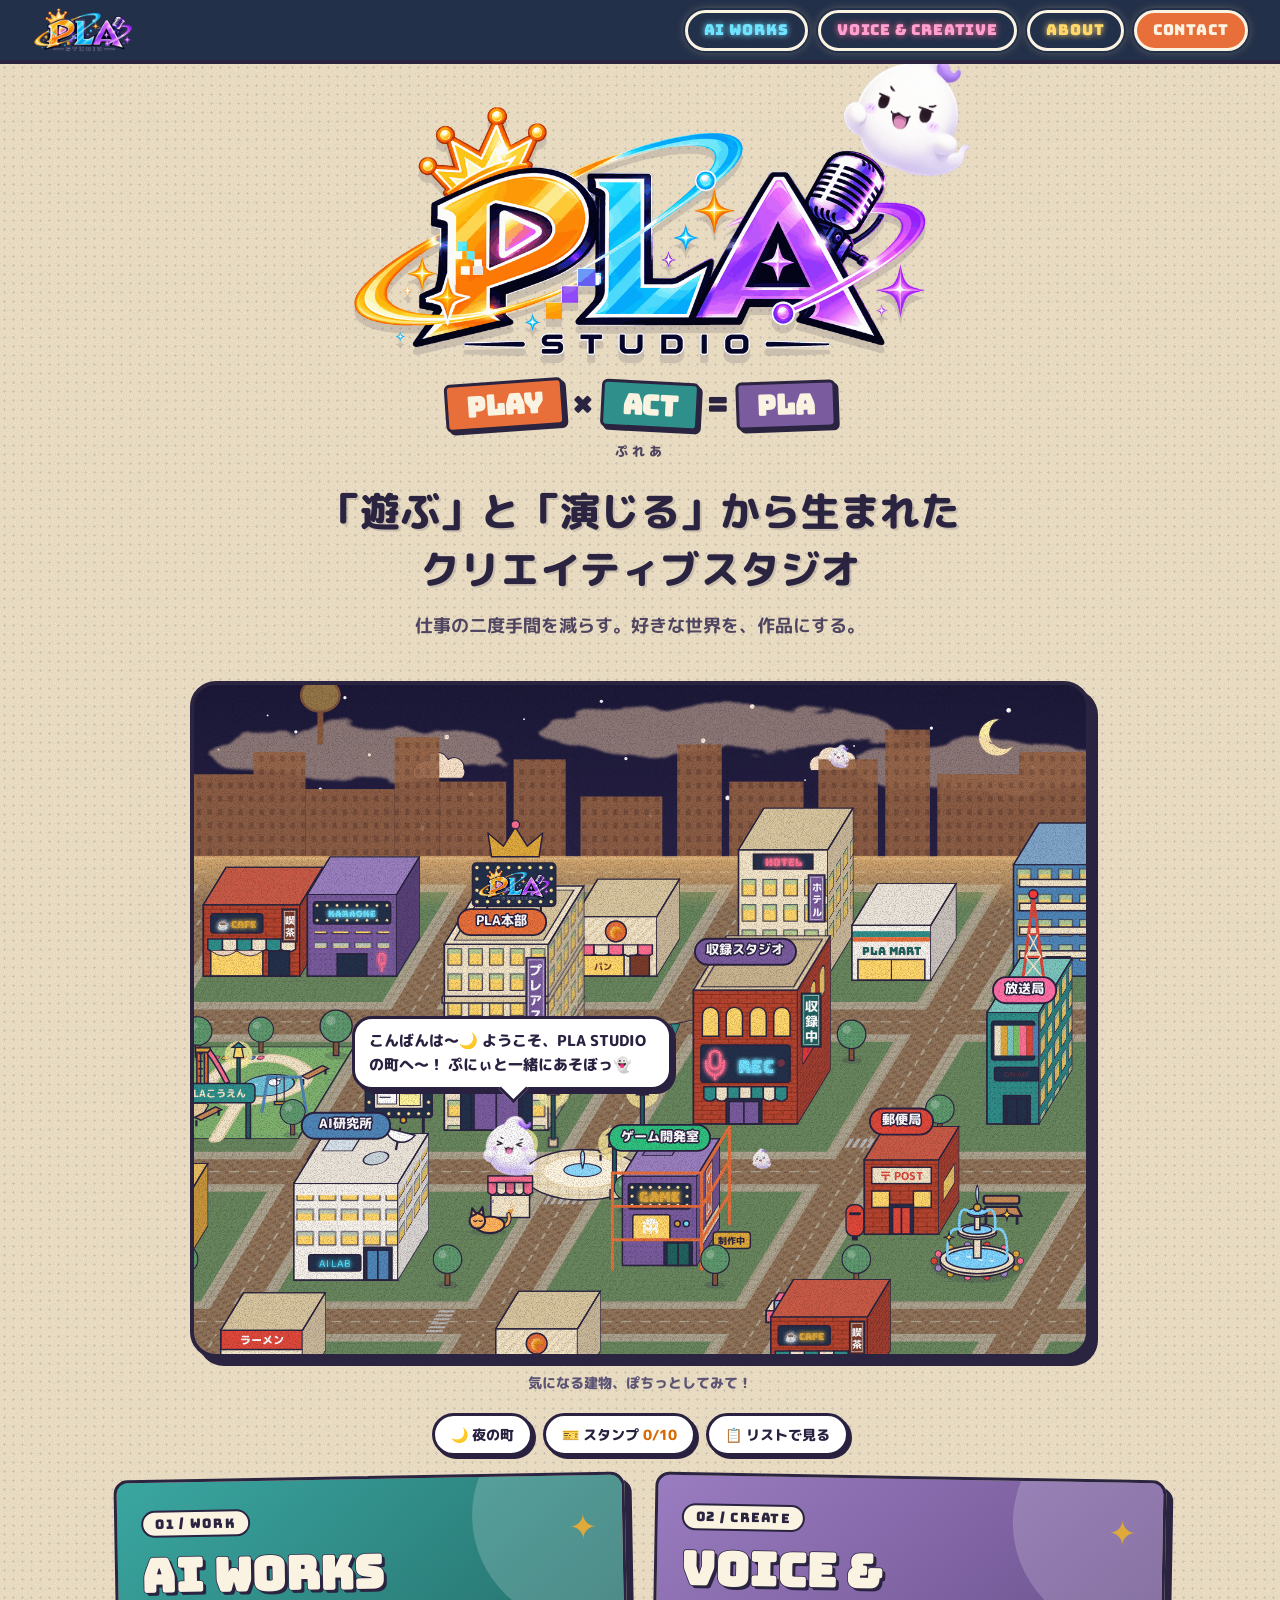
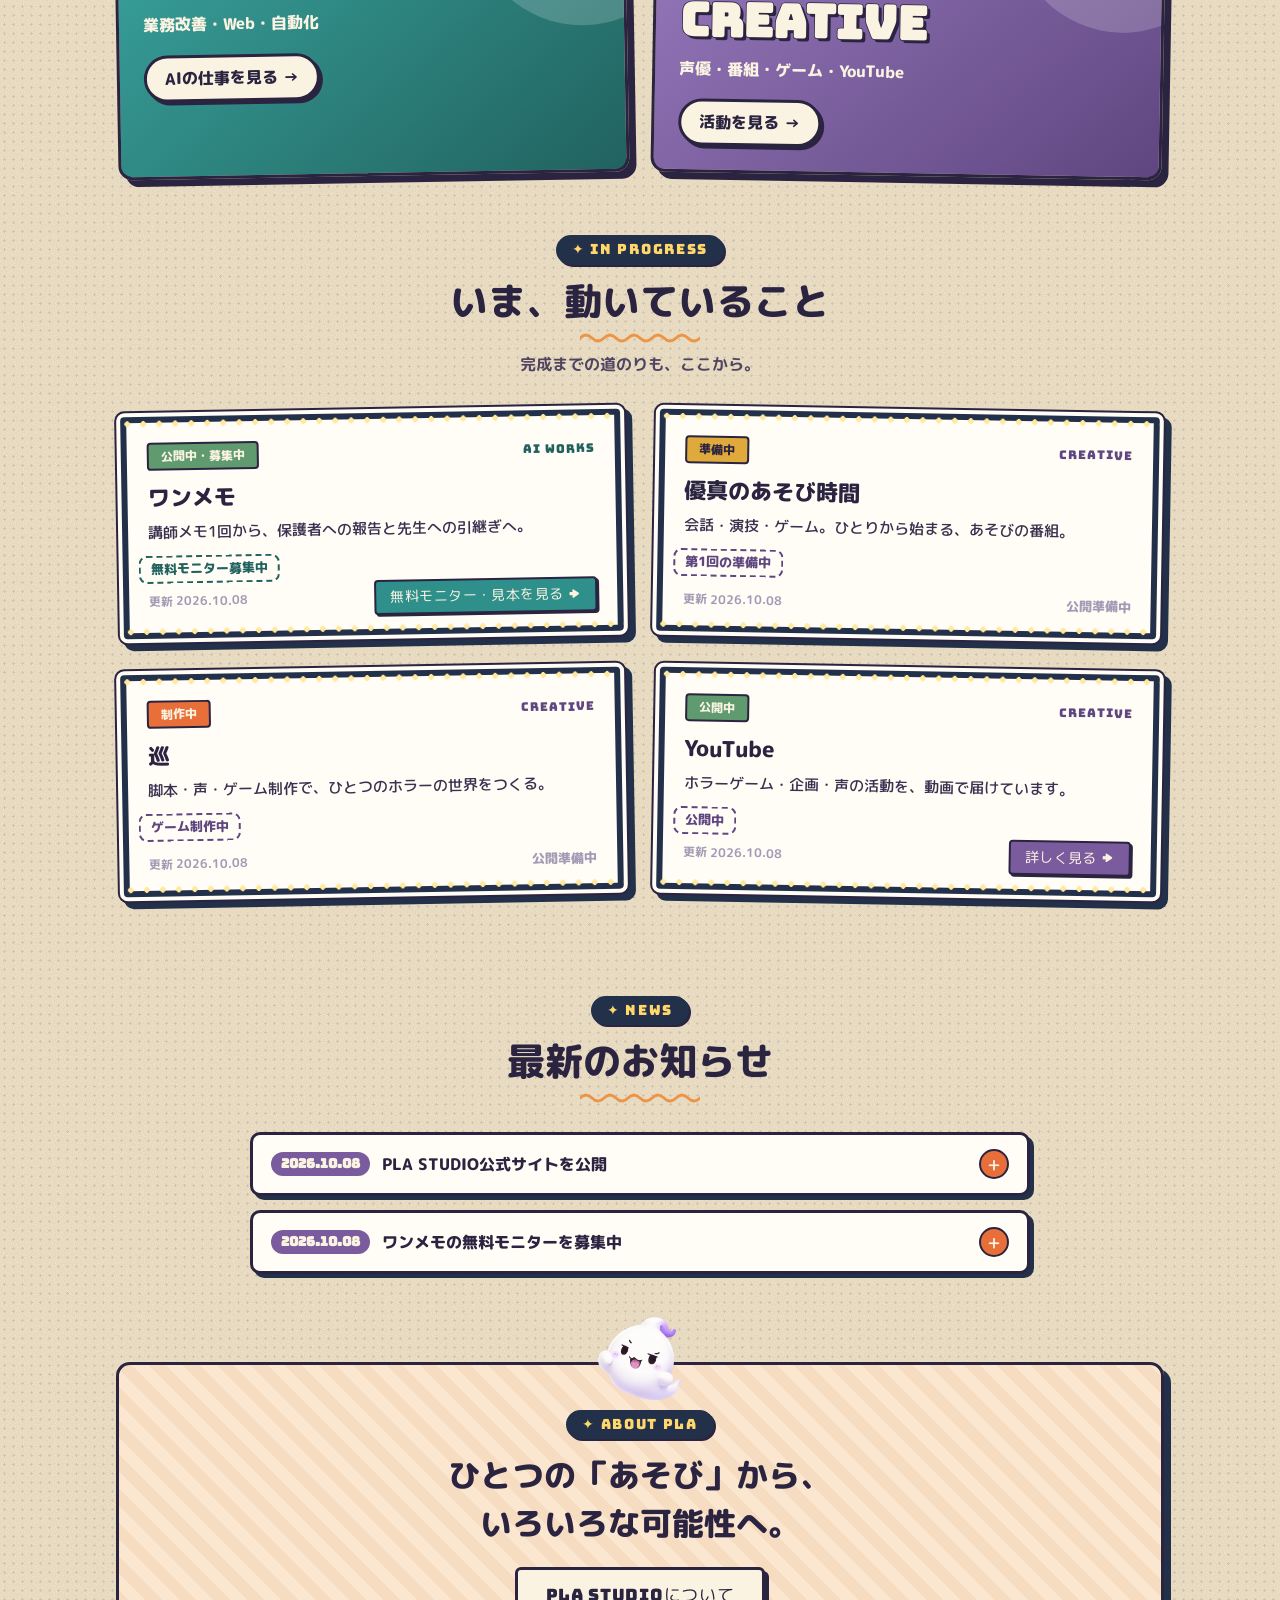
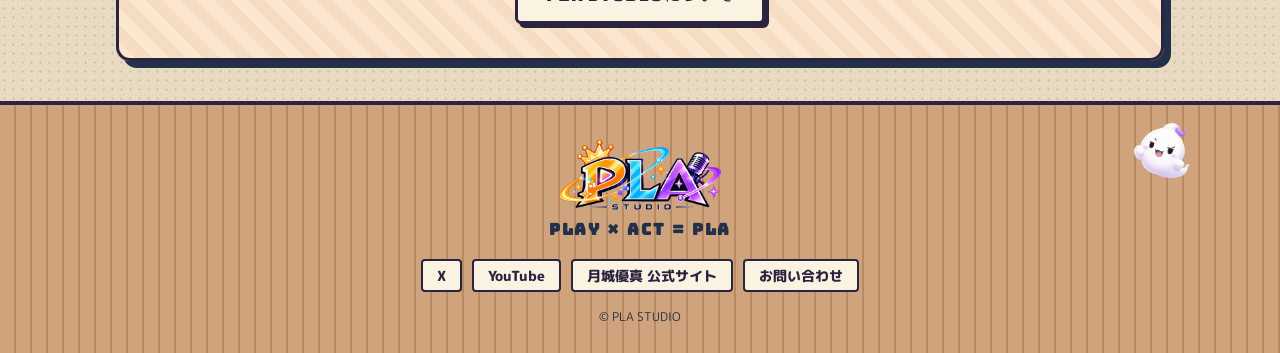
==== index.html @ 21b451fa "PLA STUDIO サイトを公開用に追加 Co-Authored-By: Claude Opus 5.5 <noreply@anthropic.com> Claude-Session: https:" ====
<!doctype html>
<html lang="ja">
<head>
<meta charset="utf-8">
<meta name="viewport" content="width=device-width, initial-scale=1">
<title>PLA STUDIO</title>
<meta name="description" content="遊ぶと演じるから生まれたPLA STUDIO。AIの業務改善・Web制作、声・番組・ゲームの活動と進行状況。">
<link rel="icon" href="img/punii.png">
<link rel="apple-touch-icon" href="img/apple-touch-icon.png">
<meta name="theme-color" content="#23304a">
<meta property="og:type" content="website">
<meta property="og:site_name" content="PLA STUDIO">
<meta property="og:title" content="PLA STUDIO">
<meta property="og:description" content="遊ぶと演じるから生まれたPLA STUDIO。AIの業務改善・Web制作、声・番組・ゲームの活動と進行状況。">
<meta property="og:url" content="https://nukomaru93-tech.github.io/pla-studio/">
<meta property="og:image" content="https://nukomaru93-tech.github.io/pla-studio/img/og.jpg">
<meta name="twitter:card" content="summary_large_image">
<link rel="preconnect" href="https://fonts.googleapis.com"><link rel="preconnect" href="https://fonts.gstatic.com" crossorigin><link href="https://fonts.googleapis.com/css2?family=M+PLUS+Rounded+1c:wght@500;700;800&family=Baloo+2:wght@700;800&family=Bungee&display=swap" rel="stylesheet">
<link rel="stylesheet" href="style.css">
<link rel="stylesheet" href="retro.css">
<link rel="stylesheet" href="town.css">
</head>
<body>
<div class="bg" aria-hidden="true">
  <span class="blob b1"></span><span class="blob b2"></span><span class="blob b3"></span>
  <span class="spark s1">✦</span><span class="spark s2">✦</span><span class="spark s3">✦</span><span class="spark s4">✦</span>
</div>

<header class="site-header">
  <a href="./" class="brand" aria-label="PLA STUDIO トップ"><img src="img/logo.png" alt="PLA STUDIO"></a>
  <button class="menu-btn" aria-label="メニュー" aria-expanded="false"><span></span><span></span><span></span></button>
  <nav aria-label="メインメニュー">
    <a href="ai-works/" class="c-blue">AI WORKS</a>
    <a href="creative/" class="c-purple">VOICE &amp; CREATIVE</a>
    <a href="about/" class="c-orange">ABOUT</a>
    <a href="contact/" class="nav-contact">CONTACT</a>
  </nav>
</header>

<main>

<section class="home-hero">
  <div class="hero-brand pop-in">
    <img src="img/logo.png" alt="PLA STUDIO">
    <img class="hero-punii float" src="img/punii.png" alt="">
  </div>
  <p class="play-act pop-in d1"><span class="chip chip-orange">PLAY</span><span class="op">×</span><span class="chip chip-blue">ACT</span><span class="op">=</span><span class="chip chip-purple">PLA</span><small>ぷれあ</small></p>
  <h1 class="pop-in d2">「遊ぶ」と「演じる」から生まれた<br>クリエイティブスタジオ</h1>
  <p class="hero-copy pop-in d3">仕事の二度手間を減らす。<br class="mobile-break">好きな世界を、作品にする。</p>
</section>


<section class="town-section" aria-label="PLA STUDIOの町">
  <div class="town-wrap" data-img="img/" data-spots='{"hq": [396, 617], "ai": [195, 816], "studio": [732, 607], "board": [269, 637], "post": [943, 753], "game": [617, 795], "tv": [1092, 606], "plaza": [426, 666]}'>
    <div class="town-frame">
      <svg class="town town-pc town-retro" viewBox="0 0 1200 900" xmlns="http://www.w3.org/2000/svg" role="img" aria-label="PLA STUDIOの町"><defs>
<pattern id="r-dots" width="7" height="7" patternUnits="userSpaceOnUse"><circle cx="3.5" cy="3.5" r="1.3" fill="rgba(43,36,64,.25)"/></pattern>
<pattern id="r-dotsW" width="7" height="7" patternUnits="userSpaceOnUse"><circle cx="3.5" cy="3.5" r="1.2" fill="rgba(255,255,255,.35)"/></pattern>
<pattern id="r-brick" width="24" height="12" patternUnits="userSpaceOnUse"><rect width="24" height="12" fill="#b8452f"/>
  <path d="M0,6 H24 M0,12 H24 M12,0 V6 M0,6 V12 M24,6 V12" stroke="#8f3322" stroke-width="1.6"/></pattern>
<pattern id="r-stripe" width="10" height="10" patternUnits="userSpaceOnUse" patternTransform="rotate(45)"><rect width="10" height="10" fill="#f3e6c8"/><rect width="4" height="10" fill="#e2cfa6"/></pattern>
<pattern id="r-tile" width="16" height="16" patternUnits="userSpaceOnUse"><rect width="16" height="16" fill="#cfa47c"/><rect x="1" y="1" width="6" height="6" fill="#b98a62"/><rect x="9" y="9" width="6" height="6" fill="#b98a62"/></pattern>
<pattern id="r-walk" width="14" height="14" patternUnits="userSpaceOnUse"><rect width="14" height="14" fill="#e2cfa6"/><rect x="1" y="1" width="12" height="12" fill="#f3e6c8"/></pattern>
<pattern id="r-grass" width="10" height="10" patternUnits="userSpaceOnUse"><rect width="10" height="10" fill="#8dbb7c"/><circle cx="3" cy="3" r="1.2" fill="#7aa86a"/><circle cx="8" cy="8" r="1" fill="#a3cc90"/></pattern>
<pattern id="r-soil" width="26" height="26" patternUnits="userSpaceOnUse"><rect width="26" height="26" fill="#9a6a45"/><circle cx="7" cy="8" r="2" fill="#7f5536"/><circle cx="19" cy="19" r="2.5" fill="#7f5536"/></pattern>
<pattern id="r-win" width="28" height="34" patternUnits="userSpaceOnUse"><rect x="5" y="6" width="18" height="22" class="rwin" fill="#2f8f8a" stroke="#2b2440" stroke-width="1.4"/><rect x="5" y="6" width="18" height="7" fill="#7cc7bd" opacity=".5"/></pattern>
<pattern id="r-winB" width="30" height="30" patternUnits="userSpaceOnUse"><rect x="4" y="5" width="22" height="18" class="rwin" fill="#4f86b8" stroke="#2b2440" stroke-width="1.4"/><rect x="4" y="5" width="22" height="6" fill="#9cc3e6" opacity=".6"/></pattern>
<pattern id="r-mesh" width="10" height="10" patternUnits="userSpaceOnUse"><path d="M0,0 L10,10 M10,0 L0,10" stroke="rgba(43,36,64,.5)" stroke-width="1"/></pattern>
<pattern id="r-far" width="14" height="18" patternUnits="userSpaceOnUse"><rect x="4" y="5" width="6" height="8" fill="rgba(80,40,30,.25)"/></pattern>
<filter id="r-grain" x="0" y="0" width="100%" height="100%"><feTurbulence type="fractalNoise" baseFrequency=".85" numOctaves="2" seed="7" result="n"/>
  <feColorMatrix in="n" type="matrix" values="0 0 0 0 .17  0 0 0 0 .14  0 0 0 0 .2  0 0 0 -2.2 1.25"/></filter>
<filter id="r-cloud"><feTurbulence type="fractalNoise" baseFrequency=".012 .03" numOctaves="3" seed="2" result="n"/>
  <feDisplacementMap in="SourceGraphic" in2="n" scale="34"/><feGaussianBlur stdDeviation="1.2"/></filter>
<filter id="r-neon" x="-40%" y="-40%" width="180%" height="180%"><feGaussianBlur stdDeviation="3" result="b"/>
  <feMerge><feMergeNode in="b"/><feMergeNode in="b"/><feMergeNode in="SourceGraphic"/></feMerge></filter>
<linearGradient id="r-sky" x1="0" y1="0" x2="0" y2="1"><stop class="sky1" offset="0"/><stop class="sky2" offset="1"/></linearGradient>
</defs><rect width="1200" height="900" fill="url(#r-sky)"/><g class="stars"><circle cx="0" cy="10" r="1.2" fill="#fff" style="animation-delay:0.0s"/><circle cx="137" cy="63" r="2.2" fill="#fff" style="animation-delay:0.5s"/><circle cx="274" cy="116" r="3.2" fill="#fff" style="animation-delay:1.0s"/><circle cx="411" cy="169" r="1.2" fill="#fff" style="animation-delay:1.5s"/><circle cx="548" cy="22" r="2.2" fill="#fff" style="animation-delay:2.0s"/><circle cx="685" cy="75" r="3.2" fill="#fff" style="animation-delay:0.0s"/><circle cx="822" cy="128" r="1.2" fill="#fff" style="animation-delay:0.5s"/><circle cx="959" cy="181" r="2.2" fill="#fff" style="animation-delay:1.0s"/><circle cx="1096" cy="34" r="3.2" fill="#fff" style="animation-delay:1.5s"/><circle cx="33" cy="87" r="1.2" fill="#fff" style="animation-delay:2.0s"/><circle cx="170" cy="140" r="2.2" fill="#fff" style="animation-delay:0.0s"/><circle cx="307" cy="193" r="3.2" fill="#fff" style="animation-delay:0.5s"/><circle cx="444" cy="46" r="1.2" fill="#fff" style="animation-delay:1.0s"/><circle cx="581" cy="99" r="2.2" fill="#fff" style="animation-delay:1.5s"/><circle cx="718" cy="152" r="3.2" fill="#fff" style="animation-delay:2.0s"/><circle cx="855" cy="205" r="1.2" fill="#fff" style="animation-delay:0.0s"/><circle cx="992" cy="58" r="2.2" fill="#fff" style="animation-delay:0.5s"/><circle cx="1129" cy="111" r="3.2" fill="#fff" style="animation-delay:1.0s"/><circle cx="66" cy="164" r="1.2" fill="#fff" style="animation-delay:1.5s"/><circle cx="203" cy="17" r="2.2" fill="#fff" style="animation-delay:2.0s"/><circle cx="340" cy="70" r="3.2" fill="#fff" style="animation-delay:0.0s"/><circle cx="477" cy="123" r="1.2" fill="#fff" style="animation-delay:0.5s"/><circle cx="614" cy="176" r="2.2" fill="#fff" style="animation-delay:1.0s"/><circle cx="751" cy="29" r="3.2" fill="#fff" style="animation-delay:1.5s"/><circle cx="888" cy="82" r="1.2" fill="#fff" style="animation-delay:2.0s"/><circle cx="1025" cy="135" r="2.2" fill="#fff" style="animation-delay:0.0s"/><circle cx="1162" cy="188" r="3.2" fill="#fff" style="animation-delay:0.5s"/><circle cx="99" cy="41" r="1.2" fill="#fff" style="animation-delay:1.0s"/><circle cx="236" cy="94" r="2.2" fill="#fff" style="animation-delay:1.5s"/><circle cx="373" cy="147" r="3.2" fill="#fff" style="animation-delay:2.0s"/></g><g transform="translate(1080 70) scale(0.7)"><g class="sun gimmick" data-gimmick="sun"><g class="sun-rays"><line x1="0" y1="-46" x2="0" y2="-60" stroke="#2a2140" stroke-width="2.5" stroke-linecap="round" transform="rotate(0)"/><line x1="0" y1="-46" x2="0" y2="-60" stroke="#2a2140" stroke-width="2.5" stroke-linecap="round" transform="rotate(45)"/><line x1="0" y1="-46" x2="0" y2="-60" stroke="#2a2140" stroke-width="2.5" stroke-linecap="round" transform="rotate(90)"/><line x1="0" y1="-46" x2="0" y2="-60" stroke="#2a2140" stroke-width="2.5" stroke-linecap="round" transform="rotate(135)"/><line x1="0" y1="-46" x2="0" y2="-60" stroke="#2a2140" stroke-width="2.5" stroke-linecap="round" transform="rotate(180)"/><line x1="0" y1="-46" x2="0" y2="-60" stroke="#2a2140" stroke-width="2.5" stroke-linecap="round" transform="rotate(225)"/><line x1="0" y1="-46" x2="0" y2="-60" stroke="#2a2140" stroke-width="2.5" stroke-linecap="round" transform="rotate(270)"/><line x1="0" y1="-46" x2="0" y2="-60" stroke="#2a2140" stroke-width="2.5" stroke-linecap="round" transform="rotate(315)"/></g><circle r="36" fill="#ffd23f" stroke="#2a2140" stroke-width="2.5"/><g class="sun-face"><circle cx="-12" cy="-4" r="4" fill="#2a2140"/><circle cx="12" cy="-4" r="4" fill="#2a2140"/></g><g class="shades"><rect x="-26" y="-12" width="22" height="14" rx="5" fill="#2a2140"/><rect x="4" y="-12" width="22" height="14" rx="5" fill="#2a2140"/><line x1="-4" y1="-6" x2="4" y2="-6" stroke="#2a2140" stroke-width="3"/><line x1="-22" y1="-9" x2="-14" y2="-9" stroke="#fff" stroke-width="2" opacity=".7"/></g><path d="M-10,8 Q0,18 10,8" fill="none" stroke="#2a2140" stroke-width="3" stroke-linecap="round"/></g><g class="moon gimmick" data-gimmick="moon"><path d="M10,-34 A36,36 0 1 0 34,14 A28,28 0 1 1 10,-34 z" fill="#fff3a8" stroke="#2a2140" stroke-width="2.5"/><circle class="moon-eye" cx="-8" cy="-2" r="3.5" fill="#2a2140"/><path class="moon-wink" d="M-13,-2 Q-8,2 -3,-2" fill="none" stroke="#2a2140" stroke-width="3" stroke-linecap="round"/><path d="M-14,10 Q-8,15 -2,10" fill="none" stroke="#2a2140" stroke-width="3" stroke-linecap="round"/></g></g><g filter="url(#r-cloud)" opacity=".5"><ellipse cx="220" cy="90" rx="200" ry="36" fill="#f8d3b0"/><ellipse cx="700" cy="60" rx="240" ry="34" fill="#f8d3b0"/><ellipse cx="1060" cy="110" rx="180" ry="36" fill="#f8d3b0"/></g><g transform="translate(330 120) scale(0.55)"><g class="cloud gimmick" data-gimmick="cloud" style="animation-delay:-0s"><path d="M-60,10 a26,26 0 0 1 20,-40 a34,34 0 0 1 62,-6 a24,24 0 0 1 38,22 a20,20 0 0 1 -4,24 z" fill="#f8e2c8" stroke="#2a2140" stroke-width="2.5" stroke-linejoin="round"/></g></g><g transform="translate(860 110) scale(0.5)"><g class="cloud gimmick" data-gimmick="cloud" style="animation-delay:-7s"><path d="M-60,10 a26,26 0 0 1 20,-40 a34,34 0 0 1 62,-6 a24,24 0 0 1 38,22 a20,20 0 0 1 -4,24 z" fill="#f8e2c8" stroke="#2a2140" stroke-width="2.5" stroke-linejoin="round"/></g></g><g class="far" opacity=".9"><rect x="0" y="120" width="90" height="122" fill="#d98a5a"/><rect x="0" y="120" width="90" height="122" fill="url(#r-far)"/><rect x="80" y="90" width="70" height="152" fill="#d98a5a"/><rect x="80" y="90" width="70" height="152" fill="url(#r-far)"/><rect x="150" y="140" width="120" height="102" fill="#d98a5a"/><rect x="150" y="140" width="120" height="102" fill="url(#r-far)"/><rect x="270" y="70" width="60" height="172" fill="#d98a5a"/><rect x="270" y="70" width="60" height="172" fill="url(#r-far)"/><rect x="330" y="130" width="90" height="112" fill="#d98a5a"/><rect x="330" y="130" width="90" height="112" fill="url(#r-far)"/><rect x="430" y="100" width="70" height="142" fill="#d98a5a"/><rect x="430" y="100" width="70" height="142" fill="url(#r-far)"/><rect x="520" y="150" width="110" height="92" fill="#d98a5a"/><rect x="520" y="150" width="110" height="92" fill="url(#r-far)"/><rect x="650" y="80" width="60" height="162" fill="#d98a5a"/><rect x="650" y="80" width="60" height="162" fill="url(#r-far)"/><rect x="720" y="130" width="100" height="112" fill="#d98a5a"/><rect x="720" y="130" width="100" height="112" fill="url(#r-far)"/><rect x="840" y="100" width="80" height="142" fill="#d98a5a"/><rect x="840" y="100" width="80" height="142" fill="url(#r-far)"/><rect x="930" y="60" width="60" height="182" fill="#d98a5a"/><rect x="930" y="60" width="60" height="182" fill="url(#r-far)"/><rect x="1000" y="120" width="110" height="122" fill="#d98a5a"/><rect x="1000" y="120" width="110" height="122" fill="url(#r-far)"/><rect x="1110" y="90" width="90" height="152" fill="#d98a5a"/><rect x="1110" y="90" width="90" height="152" fill="url(#r-far)"/><rect x="166" y="20" width="8" height="60" fill="#c97a4c"/><ellipse cx="170" cy="14" rx="26" ry="22" fill="#e7b25e" stroke="#c97a4c" stroke-width="3"/></g><g transform="translate(868 96) rotate(8) scale(0.8)"><g class="hidden-punii" data-hid="1" role="button" aria-label="かくれぷにぃ"><image href="img/punii_happy.png" x="-18" y="-20" width="36" height="39"/></g></g><clipPath id="r-land"><rect x="0" y="232" width="1200" height="668"/></clipPath><g clip-path="url(#r-land)"><g class="island-top" transform="matrix(1 0 -0.3400 0.5600 305.00 470.00)"><rect x="-900" y="-900" width="2400" height="2400" fill="url(#r-grass)"/><rect x="-900" y="282" width="2400" height="96" fill="url(#r-walk)"/><rect x="282" y="-900" width="96" height="2400" fill="url(#r-walk)"/><rect x="-900" y="-78" width="2400" height="96" fill="url(#r-walk)"/><rect x="-78" y="-900" width="96" height="2400" fill="url(#r-walk)"/><rect x="-900" y="642" width="2400" height="96" fill="url(#r-walk)"/><rect x="642" y="-900" width="96" height="2400" fill="url(#r-walk)"/><rect x="-900" y="-438" width="2400" height="96" fill="url(#r-walk)"/><rect x="-438" y="-900" width="96" height="2400" fill="url(#r-walk)"/><rect x="-900" y="1002" width="2400" height="96" fill="url(#r-walk)"/><rect x="1002" y="-900" width="96" height="2400" fill="url(#r-walk)"/><rect x="-900" y="300" width="2400" height="60" fill="url(#r-tile)"/><path d="M-900,330 H1500" stroke="#f3e6c8" stroke-width="3" stroke-dasharray="14 12"/><rect x="300" y="-900" width="60" height="2400" fill="url(#r-tile)"/><path d="M330,-900 V1500" stroke="#f3e6c8" stroke-width="3" stroke-dasharray="14 12"/><rect x="-900" y="-60" width="2400" height="60" fill="url(#r-tile)"/><path d="M-900,-30 H1500" stroke="#f3e6c8" stroke-width="3" stroke-dasharray="14 12"/><rect x="-60" y="-900" width="60" height="2400" fill="url(#r-tile)"/><path d="M-30,-900 V1500" stroke="#f3e6c8" stroke-width="3" stroke-dasharray="14 12"/><rect x="-900" y="660" width="2400" height="60" fill="url(#r-tile)"/><path d="M-900,690 H1500" stroke="#f3e6c8" stroke-width="3" stroke-dasharray="14 12"/><rect x="660" y="-900" width="60" height="2400" fill="url(#r-tile)"/><path d="M690,-900 V1500" stroke="#f3e6c8" stroke-width="3" stroke-dasharray="14 12"/><rect x="-900" y="-420" width="2400" height="60" fill="url(#r-tile)"/><path d="M-900,-390 H1500" stroke="#f3e6c8" stroke-width="3" stroke-dasharray="14 12"/><rect x="-420" y="-900" width="60" height="2400" fill="url(#r-tile)"/><path d="M-390,-900 V1500" stroke="#f3e6c8" stroke-width="3" stroke-dasharray="14 12"/><rect x="-900" y="1020" width="2400" height="60" fill="url(#r-tile)"/><path d="M-900,1050 H1500" stroke="#f3e6c8" stroke-width="3" stroke-dasharray="14 12"/><rect x="1020" y="-900" width="60" height="2400" fill="url(#r-tile)"/><path d="M1050,-900 V1500" stroke="#f3e6c8" stroke-width="3" stroke-dasharray="14 12"/><rect x="254" y="303.0" width="22" height="5" fill="#fff"/><rect x="303.0" y="386" width="5" height="22" fill="#fff"/><rect x="663.0" y="250" width="5" height="22" fill="#fff"/><rect x="250" y="663.0" width="22" height="5" fill="#fff"/><rect x="254" y="312.5" width="22" height="5" fill="#fff"/><rect x="312.5" y="386" width="5" height="22" fill="#fff"/><rect x="672.5" y="250" width="5" height="22" fill="#fff"/><rect x="250" y="672.5" width="22" height="5" fill="#fff"/><rect x="254" y="322.0" width="22" height="5" fill="#fff"/><rect x="322.0" y="386" width="5" height="22" fill="#fff"/><rect x="682.0" y="250" width="5" height="22" fill="#fff"/><rect x="250" y="682.0" width="22" height="5" fill="#fff"/><rect x="254" y="331.5" width="22" height="5" fill="#fff"/><rect x="331.5" y="386" width="5" height="22" fill="#fff"/><rect x="691.5" y="250" width="5" height="22" fill="#fff"/><rect x="250" y="691.5" width="22" height="5" fill="#fff"/><rect x="254" y="341.0" width="22" height="5" fill="#fff"/><rect x="341.0" y="386" width="5" height="22" fill="#fff"/><rect x="701.0" y="250" width="5" height="22" fill="#fff"/><rect x="250" y="701.0" width="22" height="5" fill="#fff"/><rect x="254" y="350.5" width="22" height="5" fill="#fff"/><rect x="350.5" y="386" width="5" height="22" fill="#fff"/><rect x="710.5" y="250" width="5" height="22" fill="#fff"/><rect x="250" y="710.5" width="22" height="5" fill="#fff"/></g></g><linearGradient id="r-haze" x1="0" y1="0" x2="0" y2="1"><stop offset="0" stop-color="#f6c27a" stop-opacity=".7"/><stop offset="1" stop-color="#f6c27a" stop-opacity="0"/></linearGradient><rect class="haze" x="0" y="230" width="1200" height="70" fill="url(#r-haze)" pointer-events="none"/><g transform="matrix(1 0 -0.3400 0.5600 -5.20 486.80)"><rect width="220" height="220" fill="#7fb36e" stroke="#2b2440" stroke-width="2"/><rect width="220" height="220" fill="url(#r-dots)" opacity=".35"/><rect x="6" y="6" width="208" height="208" fill="none" stroke="#5f9b6e" stroke-width="4" stroke-dasharray="2 8"/><path d="M110.0,220 L110.0,136.4 Q33.0,110.0 66.0,44.0 Q121.00000000000001,4.4 171.6,55.0 Q209.0,110.0 110.0,136.4" fill="none" stroke="#e2cfa6" stroke-width="20" stroke-linecap="round"/><path d="M110.0,220 L110.0,136.4 Q33.0,110.0 66.0,44.0 Q121.00000000000001,4.4 171.6,55.0 Q209.0,110.0 110.0,136.4" fill="none" stroke="#f3e6c8" stroke-width="14" stroke-linecap="round"/><ellipse cx="136.4" cy="92.39999999999999" rx="34" ry="26" fill="#6fc3d8" stroke="#2b2440" stroke-width="2"/><path class="ripple" d="M116.4,92.39999999999999 q10,-6 20,0 q10,6 20,0" fill="none" stroke="#d6f4ff" stroke-width="2.5" stroke-dasharray="6 10"/><rect x="26.4" y="136.4" width="46" height="34" rx="6" fill="#e9cf9f" stroke="#2b2440" stroke-width="2"/><circle cx="44.0" cy="26.4" r="4.5" fill="#ff6f91" stroke="#2b2440" stroke-width="1"/><circle cx="56.0" cy="26.4" r="4.5" fill="#e0a93b" stroke="#2b2440" stroke-width="1"/><circle cx="68.0" cy="26.4" r="4.5" fill="#a58bc9" stroke="#2b2440" stroke-width="1"/><circle cx="80.0" cy="26.4" r="4.5" fill="#e0483a" stroke="#2b2440" stroke-width="1"/><circle cx="92.0" cy="26.4" r="4.5" fill="#4f86b8" stroke="#2b2440" stroke-width="1"/><circle cx="104.0" cy="26.4" r="4.5" fill="#ff6f91" stroke="#2b2440" stroke-width="1"/></g><ellipse cx="522.8" cy="658.8" rx="78" ry="34" fill="url(#r-walk)" stroke="#2b2440" stroke-width="2"/><ellipse cx="522.8" cy="658.8" rx="78" ry="34" fill="url(#r-dots)" opacity=".35"/><g class="fountain gimmick" data-gimmick="fountain" transform="translate(522.8 654.8) scale(0.55)"><ellipse cx="0" cy="0" rx="96" ry="40" fill="#fff6e0" stroke="#f0d8a8" stroke-width="2.5"/><ellipse cx="0" cy="-4" rx="46" ry="16" fill="#8fdcff" stroke="#2a2140" stroke-width="2.5"/><path class="spout" d="M0,-8 Q-10,-40 0,-54 Q10,-40 0,-8" fill="#bfefff" stroke="#2a2140" stroke-width="3"/><g class="drops"><circle cx="-18" cy="-50" r="5" fill="#8fdcff" stroke="#2a2140" stroke-width="2" style="--dx:-36px"/><circle cx="-6" cy="-50" r="5" fill="#8fdcff" stroke="#2a2140" stroke-width="2" style="--dx:-12px"/><circle cx="6" cy="-50" r="5" fill="#8fdcff" stroke="#2a2140" stroke-width="2" style="--dx:12px"/><circle cx="18" cy="-50" r="5" fill="#8fdcff" stroke="#2a2140" stroke-width="2" style="--dx:36px"/></g></g><g class="shop"><g transform="matrix(1 0 0 1 732.60 221.60)"><rect width="120" height="170" fill="#f3e6c8" stroke="#2b2440" stroke-width="2"/><rect width="120" height="170" fill="#f3e6c8"/><rect y="30" width="120" height="100" fill="url(#r-win)"/><rect x="20" y="6" width="80" height="20" fill="#23304a" stroke="#2b2440" stroke-width="2"/><g filter="url(#r-neon)"><text x="60" y="22" text-anchor="middle" font-size="14" class="r-pop" fill="#ff6f91">HOTEL</text></g><rect x="10" y="136" width="100" height="12" fill="#e86f3a" stroke="#2b2440" stroke-width="2"/><rect x="38" y="148" width="44" height="22" fill="#23304a" stroke="#2b2440" stroke-width="2"/><rect x="94" y="34" width="22" height="63" fill="#7a5c9e" stroke="#2b2440" stroke-width="2"/><rect x="97" y="37" width="16" height="57" fill="none" stroke="#fff" stroke-width="1" opacity=".7"/><text x="105.0" y="55" text-anchor="middle" font-size="14" fill="#fff" class="r-jp">ホ</text><text x="105.0" y="72" text-anchor="middle" font-size="14" fill="#fff" class="r-jp">テ</text><text x="105.0" y="89" text-anchor="middle" font-size="14" fill="#fff" class="r-jp">ル</text><rect width="120" height="170" fill="none" stroke="#2b2440" stroke-width="2"/></g><g transform="matrix(0.3400 -0.5600 0 1 852.60 221.60)"><rect width="100" height="170" fill="#e2cfa6" stroke="#2b2440" stroke-width="2"/><rect width="100" height="170" fill="#e2cfa6"/><rect y="30" width="100" height="100" fill="url(#r-win)"/><rect width="100" height="170" fill="rgba(43,36,64,.14)"/><rect width="100" height="170" fill="none" stroke="#2b2440" stroke-width="2"/></g><g transform="matrix(1 0 -0.3400 0.5600 766.60 165.60)"><rect width="120" height="100" fill="#d8c69e" stroke="#2b2440" stroke-width="2"/><rect width="120" height="100" fill="none" stroke="#2b2440" stroke-width="2"/></g></g><g class="shop"><g transform="matrix(1 0 0 1 1102.60 241.60)"><rect width="120" height="150" fill="#4f86b8" stroke="#2b2440" stroke-width="2"/><rect width="120" height="150" fill="#4f86b8"/><rect y="0" width="120" height="130" fill="url(#r-win)" opacity=".9"/><rect x="8" y="20" width="104" height="10" fill="#f3e6c8" stroke="#2b2440" stroke-width="2"/><rect x="8" y="52" width="104" height="10" fill="#f3e6c8" stroke="#2b2440" stroke-width="2"/><rect x="8" y="84" width="104" height="10" fill="#f3e6c8" stroke="#2b2440" stroke-width="2"/><rect x="8" y="116" width="104" height="10" fill="#f3e6c8" stroke="#2b2440" stroke-width="2"/><rect x="44" y="124" width="32" height="26" fill="#23304a" stroke="#2b2440" stroke-width="2"/><rect width="120" height="150" fill="none" stroke="#2b2440" stroke-width="2"/></g><g transform="matrix(0.3400 -0.5600 0 1 1222.60 241.60)"><rect width="100" height="150" fill="#3c6a94" stroke="#2b2440" stroke-width="2"/><rect width="100" height="150" fill="#3c6a94"/><rect width="100" height="130" fill="url(#r-win)" opacity=".8"/><rect width="100" height="150" fill="rgba(43,36,64,.14)"/><rect width="100" height="150" fill="none" stroke="#2b2440" stroke-width="2"/></g><g transform="matrix(1 0 -0.3400 0.5600 1136.60 185.60)"><rect width="120" height="100" fill="#7fa6c9" stroke="#2b2440" stroke-width="2"/><rect width="120" height="100" fill="none" stroke="#2b2440" stroke-width="2"/></g></g><g class="shop"><g transform="matrix(1 0 0 1 12.60 295.60)"><rect width="130" height="96" fill="#b8452f" stroke="#2b2440" stroke-width="2"/><rect width="130" height="96" fill="url(#r-brick)"/><rect x="10" y="12" width="70" height="26" rx="4" fill="#23304a" stroke="#2b2440" stroke-width="2"/><g filter="url(#r-neon)"><text x="45" y="31" text-anchor="middle" font-size="13" class="r-pop" fill="#e0a93b">☕ CAFE</text></g><path d="M6.0,46 l19.7,0 l0,14 q-9.8,7 -19.7,0 z" fill="#2f8f8a" stroke="#2b2440" stroke-width="2"/><path d="M25.7,46 l19.7,0 l0,14 q-9.8,7 -19.7,0 z" fill="#f3e6c8" stroke="#2b2440" stroke-width="2"/><path d="M45.3,46 l19.7,0 l0,14 q-9.8,7 -19.7,0 z" fill="#2f8f8a" stroke="#2b2440" stroke-width="2"/><path d="M65.0,46 l19.7,0 l0,14 q-9.8,7 -19.7,0 z" fill="#f3e6c8" stroke="#2b2440" stroke-width="2"/><path d="M84.7,46 l19.7,0 l0,14 q-9.8,7 -19.7,0 z" fill="#2f8f8a" stroke="#2b2440" stroke-width="2"/><path d="M104.3,46 l19.7,0 l0,14 q-9.8,7 -19.7,0 z" fill="#f3e6c8" stroke="#2b2440" stroke-width="2"/><rect x="10" y="62" width="70" height="34" class="rwin" fill="#7cc7bd" stroke="#2b2440" stroke-width="2"/><path d="M10,62 q17,14 35,0 q18,14 35,0" fill="#f3d9c0" stroke="#2b2440" stroke-width="1.2"/><rect x="88" y="62" width="28" height="34" fill="#23304a" stroke="#2b2440" stroke-width="2"/><rect x="106" y="6" width="20" height="44" fill="#7a3b2a" stroke="#2b2440" stroke-width="2"/><rect x="109" y="9" width="14" height="38" fill="none" stroke="#fff" stroke-width="1" opacity=".7"/><text x="116.0" y="26" text-anchor="middle" font-size="13" fill="#fff" class="r-jp">喫</text><text x="116.0" y="42" text-anchor="middle" font-size="13" fill="#fff" class="r-jp">茶</text><rect width="130" height="96" fill="none" stroke="#2b2440" stroke-width="2"/></g><g transform="matrix(0.3400 -0.5600 0 1 142.60 295.60)"><rect width="90" height="96" fill="#8f3322" stroke="#2b2440" stroke-width="2"/><rect width="90" height="96" fill="url(#r-brick)"/><rect width="90" height="96" fill="rgba(43,36,64,.14)"/><rect width="90" height="96" fill="none" stroke="#2b2440" stroke-width="2"/></g><g transform="matrix(1 0 -0.3400 0.5600 43.20 245.20)"><rect width="130" height="90" fill="#c95a46" stroke="#2b2440" stroke-width="2"/><rect width="130" height="90" fill="none" stroke="#2b2440" stroke-width="2"/></g></g><g class="shop"><g transform="matrix(1 0 0 1 152.60 281.60)"><rect width="120" height="110" fill="#7a5c9e" stroke="#2b2440" stroke-width="2"/><rect width="120" height="110" fill="#7a5c9e"/><rect width="120" height="110" fill="url(#r-dots)"/><rect x="8" y="10" width="104" height="30" rx="4" fill="#23304a" stroke="#2b2440" stroke-width="2"/><circle class="bulb" cx="13.0" cy="15.0" r="2.4" fill="#ffe9a0" stroke="#2b2440" stroke-width="1"/><circle class="bulb" cx="13.0" cy="35.0" r="2.4" fill="#ffe9a0" stroke="#2b2440" stroke-width="1"/><circle class="bulb" cx="26.4" cy="15.0" r="2.4" fill="#ffe9a0" stroke="#2b2440" stroke-width="1"/><circle class="bulb" cx="26.4" cy="35.0" r="2.4" fill="#ffe9a0" stroke="#2b2440" stroke-width="1"/><circle class="bulb" cx="39.9" cy="15.0" r="2.4" fill="#ffe9a0" stroke="#2b2440" stroke-width="1"/><circle class="bulb" cx="39.9" cy="35.0" r="2.4" fill="#ffe9a0" stroke="#2b2440" stroke-width="1"/><circle class="bulb" cx="53.3" cy="15.0" r="2.4" fill="#ffe9a0" stroke="#2b2440" stroke-width="1"/><circle class="bulb" cx="53.3" cy="35.0" r="2.4" fill="#ffe9a0" stroke="#2b2440" stroke-width="1"/><circle class="bulb" cx="66.7" cy="15.0" r="2.4" fill="#ffe9a0" stroke="#2b2440" stroke-width="1"/><circle class="bulb" cx="66.7" cy="35.0" r="2.4" fill="#ffe9a0" stroke="#2b2440" stroke-width="1"/><circle class="bulb" cx="80.1" cy="15.0" r="2.4" fill="#ffe9a0" stroke="#2b2440" stroke-width="1"/><circle class="bulb" cx="80.1" cy="35.0" r="2.4" fill="#ffe9a0" stroke="#2b2440" stroke-width="1"/><circle class="bulb" cx="93.6" cy="15.0" r="2.4" fill="#ffe9a0" stroke="#2b2440" stroke-width="1"/><circle class="bulb" cx="93.6" cy="35.0" r="2.4" fill="#ffe9a0" stroke="#2b2440" stroke-width="1"/><circle class="bulb" cx="107.0" cy="15.0" r="2.4" fill="#ffe9a0" stroke="#2b2440" stroke-width="1"/><circle class="bulb" cx="107.0" cy="35.0" r="2.4" fill="#ffe9a0" stroke="#2b2440" stroke-width="1"/><g filter="url(#r-neon)"><text x="60.0" y="31" text-anchor="middle" font-size="12" class="r-pop" fill="#6fe3ff">KARAOKE</text></g><rect x="10" y="50" width="100" height="22" fill="url(#r-winB)"/><rect x="40" y="80" width="40" height="30" fill="#23304a" stroke="#2b2440" stroke-width="2"/><g filter="url(#r-neon)" stroke="#ff6f91" stroke-width="2.5" fill="none"><rect x="96" y="80" width="8" height="14" rx="4"/><path d="M100,94 L100,104"/></g><rect width="120" height="110" fill="none" stroke="#2b2440" stroke-width="2"/></g><g transform="matrix(0.3400 -0.5600 0 1 272.60 281.60)"><rect width="90" height="110" fill="#5f4680" stroke="#2b2440" stroke-width="2"/><rect width="90" height="110" fill="#5f4680"/><rect width="90" height="110" fill="rgba(43,36,64,.14)"/><rect width="90" height="110" fill="none" stroke="#2b2440" stroke-width="2"/></g><g transform="matrix(1 0 -0.3400 0.5600 183.20 231.20)"><rect width="120" height="90" fill="#9b80bf" stroke="#2b2440" stroke-width="2"/><rect width="120" height="90" fill="none" stroke="#2b2440" stroke-width="2"/></g></g><g class="shop"><g transform="matrix(1 0 0 1 512.60 311.60)"><rect width="110" height="80" fill="#f3e6c8" stroke="#2b2440" stroke-width="2"/><rect width="110" height="80" fill="#f3e6c8"/><rect width="110" height="80" fill="url(#r-stripe)" opacity=".6"/><circle cx="55.0" cy="20" r="14" fill="#e86f3a" stroke="#2b2440" stroke-width="2"/><text x="55.0" y="26" text-anchor="middle" font-size="15">🥐</text><path d="M6.0,38 l19.6,0 l0,12 q-9.8,7 -19.6,0 z" fill="#ff6f91" stroke="#2b2440" stroke-width="2"/><path d="M25.6,38 l19.6,0 l0,12 q-9.8,7 -19.6,0 z" fill="#f3e6c8" stroke="#2b2440" stroke-width="2"/><path d="M45.2,38 l19.6,0 l0,12 q-9.8,7 -19.6,0 z" fill="#ff6f91" stroke="#2b2440" stroke-width="2"/><path d="M64.8,38 l19.6,0 l0,12 q-9.8,7 -19.6,0 z" fill="#f3e6c8" stroke="#2b2440" stroke-width="2"/><path d="M84.4,38 l19.6,0 l0,12 q-9.8,7 -19.6,0 z" fill="#ff6f91" stroke="#2b2440" stroke-width="2"/><rect x="10" y="52" width="56" height="28" class="rwin" fill="#ffe2b0" stroke="#2b2440" stroke-width="2"/><rect x="74" y="52" width="26" height="28" fill="#7a3b2a" stroke="#2b2440" stroke-width="2"/><text x="38" y="72" text-anchor="middle" font-size="12" class="r-jp" fill="#7a3b2a">パン</text><rect width="110" height="80" fill="none" stroke="#2b2440" stroke-width="2"/></g><g transform="matrix(0.3400 -0.5600 0 1 622.60 311.60)"><rect width="90" height="80" fill="#e2cfa6" stroke="#2b2440" stroke-width="2"/><rect width="90" height="80" fill="#e2cfa6"/><rect width="90" height="80" fill="rgba(43,36,64,.14)"/><rect width="90" height="80" fill="none" stroke="#2b2440" stroke-width="2"/></g><g transform="matrix(1 0 -0.3400 0.5600 543.20 261.20)"><rect width="110" height="90" fill="#d8c69e" stroke="#2b2440" stroke-width="2"/><rect width="110" height="90" fill="none" stroke="#2b2440" stroke-width="2"/></g></g><g class="shop"><g transform="matrix(1 0 0 1 885.20 323.20)"><rect width="106" height="74" fill="#f7f3ea" stroke="#2b2440" stroke-width="2"/><rect width="106" height="74" fill="#f7f3ea"/><rect y="8" width="106" height="8" fill="#2f8f8a"/><rect y="16" width="106" height="6" fill="#e86f3a"/><text x="53.0" y="40" text-anchor="middle" font-size="15" class="r-pop" fill="#21625f">PLA MART</text><rect x="8" y="46" width="90" height="28" class="rwin" fill="#9cc3e6" stroke="#2b2440" stroke-width="2"/><line x1="53.0" y1="46" x2="53.0" y2="74" stroke="#2b2440" stroke-width="1.5"/><rect width="106" height="74" fill="none" stroke="#2b2440" stroke-width="2"/></g><g transform="matrix(0.3400 -0.5600 0 1 991.20 323.20)"><rect width="100" height="74" fill="#e4ddcf" stroke="#2b2440" stroke-width="2"/><rect width="100" height="74" fill="#e4ddcf"/><rect width="100" height="74" fill="rgba(43,36,64,.14)"/><rect width="100" height="74" fill="none" stroke="#2b2440" stroke-width="2"/></g><g transform="matrix(1 0 -0.3400 0.5600 919.20 267.20)"><rect width="106" height="100" fill="#ece6da" stroke="#2b2440" stroke-width="2"/><rect width="106" height="100" fill="none" stroke="#2b2440" stroke-width="2"/></g></g><g class="tree gimmick" data-gimmick="tree" transform="translate(516.3 500.8) scale(0.8)"><ellipse cx="0" cy="2" rx="18" ry="6" fill="rgba(43,36,64,.2)"/><rect x="-4" y="-24" width="8" height="26" fill="#8a5a3a" stroke="#2b2440" stroke-width="2"/><g class="leaves"><circle cx="0" cy="-42" r="24" fill="#5f9b6e" stroke="#2b2440" stroke-width="2"/><circle cx="0" cy="-42" r="24" fill="url(#r-dots)"/><circle cx="-8" cy="-50" r="7" fill="rgba(255,255,255,.25)"/></g></g><g class="tree gimmick" data-gimmick="tree" transform="translate(90.1 493.0) scale(0.7)"><ellipse cx="0" cy="2" rx="18" ry="6" fill="rgba(43,36,64,.2)"/><rect x="-4" y="-24" width="8" height="26" fill="#8a5a3a" stroke="#2b2440" stroke-width="2"/><g class="leaves"><circle cx="0" cy="-42" r="24" fill="#5f9b6e" stroke="#2b2440" stroke-width="2"/><circle cx="0" cy="-42" r="24" fill="url(#r-dots)"/><circle cx="-8" cy="-50" r="7" fill="rgba(255,255,255,.25)"/></g></g><g class="tree gimmick" data-gimmick="tree" transform="translate(191.2 496.7) scale(0.9)"><ellipse cx="0" cy="2" rx="18" ry="6" fill="rgba(43,36,64,.2)"/><rect x="-4" y="-24" width="8" height="26" fill="#8a5a3a" stroke="#2b2440" stroke-width="2"/><g class="leaves"><circle cx="0" cy="-42" r="24" fill="#5f9b6e" stroke="#2b2440" stroke-width="2"/><circle cx="0" cy="-42" r="24" fill="url(#r-dots)"/><circle cx="-8" cy="-50" r="7" fill="rgba(255,255,255,.25)"/></g></g><g class="tree gimmick" data-gimmick="tree" transform="translate(4.9 499.1) scale(0.8)"><ellipse cx="0" cy="2" rx="18" ry="6" fill="rgba(43,36,64,.2)"/><rect x="-4" y="-24" width="8" height="26" fill="#8a5a3a" stroke="#2b2440" stroke-width="2"/><g class="leaves"><circle cx="0" cy="-42" r="24" fill="#5f9b6e" stroke="#2b2440" stroke-width="2"/><circle cx="0" cy="-42" r="24" fill="url(#r-dots)"/><circle cx="-8" cy="-50" r="7" fill="rgba(255,255,255,.25)"/></g></g><g class="tree gimmick" data-gimmick="tree" transform="translate(344.6 503.6) scale(0.9)"><ellipse cx="0" cy="2" rx="18" ry="6" fill="rgba(43,36,64,.2)"/><rect x="-4" y="-24" width="8" height="26" fill="#8a5a3a" stroke="#2b2440" stroke-width="2"/><g class="leaves"><circle cx="0" cy="-42" r="24" fill="#5f9b6e" stroke="#2b2440" stroke-width="2"/><circle cx="0" cy="-42" r="24" fill="url(#r-dots)"/><circle cx="-8" cy="-50" r="7" fill="rgba(255,255,255,.25)"/></g></g><g class="tree gimmick" data-gimmick="tree" transform="translate(884.6 503.6) scale(0.8)"><ellipse cx="0" cy="2" rx="18" ry="6" fill="rgba(43,36,64,.2)"/><rect x="-4" y="-24" width="8" height="26" fill="#8a5a3a" stroke="#2b2440" stroke-width="2"/><g class="leaves"><circle cx="0" cy="-42" r="24" fill="#5f9b6e" stroke="#2b2440" stroke-width="2"/><circle cx="0" cy="-42" r="24" fill="url(#r-dots)"/><circle cx="-8" cy="-50" r="7" fill="rgba(255,255,255,.25)"/></g></g><g transform="translate(19.9 536.1)"><rect x="-16" y="-44" width="5" height="44" fill="#e86f3a" stroke="#2b2440" stroke-width="2"/><rect x="-6" y="-44" width="5" height="44" fill="#e86f3a" stroke="#2b2440" stroke-width="2"/><rect x="-18" y="-48" width="20" height="6" fill="#e0a93b" stroke="#2b2440" stroke-width="2"/><path d="M2,-46 Q14,-30 28,-2 L22,0 Q10,-24 -2,-40 Z" fill="#ff6f91" stroke="#2b2440" stroke-width="2"/><path d="M-14,-40 L-8,-40 M-14,-30 L-8,-30 M-14,-20 L-8,-20 M-14,-10 L-8,-10" stroke="#2b2440" stroke-width="2"/></g><g transform="translate(162.9 536.1)"><path d="M-18,-10 L10,-24 L18,-20 L-10,-6 Z" fill="#c98b55" stroke="#2b2440" stroke-width="2"/><path d="M-16,-6 L-16,2 M14,-20 L14,-12" stroke="#2b2440" stroke-width="3"/></g><g class="duck" transform="translate(107.8 534.5)"><ellipse cx="0" cy="0" rx="8" ry="5" fill="#fff" stroke="#2b2440" stroke-width="1.2"/><circle cx="6" cy="-6" r="4" fill="#fff" stroke="#2b2440" stroke-width="1.2"/><path d="M9,-6 l4,1 l-4,1 z" fill="#e86f3a"/></g><g transform="translate(59.9 560.7) scale(0.85)"><circle class="lamp-glow" cx="0" cy="-74" r="22" fill="#fff3a0"/><rect x="-6" y="-12" width="12" height="12" fill="#e2cfa6" stroke="#2b2440" stroke-width="2"/><rect x="-2.5" y="-70" width="5" height="60" fill="#21625f" stroke="#2b2440" stroke-width="2"/><path d="M-8,-70 L8,-70 L5,-86 L-5,-86 Z" fill="#fff6c8" class="lamp-light" stroke="#2b2440" stroke-width="2"/><path d="M-10,-86 L10,-86 L0,-94 Z" fill="#2f8f8a" stroke="#2b2440" stroke-width="2"/></g><g transform="translate(121.3 575.5)"><path d="M-30,0 L-22,-48 L22,-48 L30,0" fill="none" stroke="#4f86b8" stroke-width="4" stroke-linejoin="round"/><g class="swing"><line x1="-10" y1="-48" x2="-10" y2="-14" stroke="#2b2440" stroke-width="1.5"/><line x1="0" y1="-48" x2="0" y2="-14" stroke="#2b2440" stroke-width="1.5"/><rect x="-13" y="-15" width="16" height="4" fill="#e0a93b" stroke="#2b2440" stroke-width="2"/></g></g><g transform="translate(19.2 591.5)"><path d="M-18,-10 L10,-24 L18,-20 L-10,-6 Z" fill="#c98b55" stroke="#2b2440" stroke-width="2"/><path d="M-16,-6 L-16,2 M14,-20 L14,-12" stroke="#2b2440" stroke-width="3"/></g><g class="bld bld-studio" data-bld="studio" tabindex="0" role="button" aria-label="収録スタジオを見る"><g class="bld-in"><g transform="matrix(1 0 0 1 671.90 410.40)"><rect width="140" height="180" fill="#f3e6c8" stroke="#2b2440" stroke-width="2"/><rect width="140" height="180" fill="url(#r-brick)"/><path d="M12,62 L12,34 A11,11 0 0 1 34,34 L34,62 Z" class="rwin" fill="#2f8f8a" stroke="#2b2440" stroke-width="2"/><path d="M44,62 L44,34 A11,11 0 0 1 66,34 L66,62 Z" class="rwin" fill="#2f8f8a" stroke="#2b2440" stroke-width="2"/><path d="M76,62 L76,34 A11,11 0 0 1 98,34 L98,62 Z" class="rwin" fill="#2f8f8a" stroke="#2b2440" stroke-width="2"/><path d="M108,62 L108,34 A11,11 0 0 1 130,34 L130,62 Z" class="rwin" fill="#2f8f8a" stroke="#2b2440" stroke-width="2"/><rect x="10" y="74" width="120" height="50" rx="4" fill="#23304a" stroke="#2b2440" stroke-width="2"/><g filter="url(#r-neon)" fill="none" stroke="#ff6f91" stroke-width="3.5" stroke-linecap="round"><rect x="22" y="82" width="14" height="24" rx="7"/><path d="M17,96 Q17,114 29,114 Q41,114 41,96 M29,114 L29,120"/></g><g filter="url(#r-neon)"><text x="84" y="111" text-anchor="middle" font-size="24" class="r-pop" fill="#6fe3ff">REC</text></g><circle class="rec-dot" cx="118" cy="98" r="5" fill="#ff3b3b"/><path d="M14.0,130 l16.0,0 l0,16 q-8.0,7 -16.0,0 z" fill="#2f8f8a" stroke="#2b2440" stroke-width="2"/><path d="M30.0,130 l16.0,0 l0,16 q-8.0,7 -16.0,0 z" fill="#f3e6c8" stroke="#2b2440" stroke-width="2"/><path d="M46.0,130 l16.0,0 l0,16 q-8.0,7 -16.0,0 z" fill="#2f8f8a" stroke="#2b2440" stroke-width="2"/><path d="M62.0,130 l16.0,0 l0,16 q-8.0,7 -16.0,0 z" fill="#f3e6c8" stroke="#2b2440" stroke-width="2"/><path d="M78.0,130 l16.0,0 l0,16 q-8.0,7 -16.0,0 z" fill="#2f8f8a" stroke="#2b2440" stroke-width="2"/><path d="M94.0,130 l16.0,0 l0,16 q-8.0,7 -16.0,0 z" fill="#f3e6c8" stroke="#2b2440" stroke-width="2"/><path d="M110.0,130 l16.0,0 l0,16 q-8.0,7 -16.0,0 z" fill="#2f8f8a" stroke="#2b2440" stroke-width="2"/><g class="door"><rect x="44" y="146" width="48" height="34" fill="#23304a" stroke="#2b2440" stroke-width="2"/><rect x="48" y="150" width="40" height="30" fill="#f6d27a"/><rect class="door-l" x="48" y="150" width="20.0" height="30" fill="#7a5c9e" stroke="#2b2440" stroke-width="2"/><rect class="door-r" x="68.0" y="150" width="20.0" height="30" fill="#7a5c9e" stroke="#2b2440" stroke-width="2"/></g><rect width="140" height="180" fill="none" stroke="#2b2440" stroke-width="2"/></g><g transform="matrix(0.3400 -0.5600 0 1 811.90 410.40)"><rect width="130" height="180" fill="#e2cfa6" stroke="#2b2440" stroke-width="2"/><rect width="130" height="180" fill="url(#r-brick)"/><path d="M14,62 L14,34 A11,11 0 0 1 36,34 L36,62 Z" class="rwin" fill="#2f8f8a" stroke="#2b2440" stroke-width="2"/><path d="M50,62 L50,34 A11,11 0 0 1 72,34 L72,62 Z" class="rwin" fill="#2f8f8a" stroke="#2b2440" stroke-width="2"/><path d="M86,62 L86,34 A11,11 0 0 1 108,34 L108,62 Z" class="rwin" fill="#2f8f8a" stroke="#2b2440" stroke-width="2"/><rect x="20" y="88" width="72" height="24" rx="4" fill="#ff3b3b" stroke="#2b2440" stroke-width="2"/><text x="56" y="105" text-anchor="middle" font-size="13" class="r-pop onair-text" fill="#fff">ON AIR</text><rect width="130" height="180" fill="rgba(43,36,64,.14)"/><rect width="130" height="180" fill="none" stroke="#2b2440" stroke-width="2"/></g><g transform="matrix(1 0 -0.3400 0.5600 716.10 337.60)"><rect width="140" height="130" fill="#e2cfa6" stroke="#2b2440" stroke-width="2"/><rect x="8" y="8" width="124" height="114" fill="#c9b48e" stroke="#2b2440" stroke-width="2"/><rect width="140" height="130" fill="none" stroke="#2b2440" stroke-width="2"/></g><g class="notes"><text x="712.3" y="366.8" font-size="26" class="note-text" style="animation-delay:0.0s">♪</text><text x="762.3" y="366.8" font-size="26" class="note-text" style="animation-delay:0.2s">♫</text><text x="802.3" y="366.8" font-size="26" class="note-text" style="animation-delay:0.4s">♪</text></g><g transform="matrix(1 0 0 1 817.30 414.80)"><rect x="0" y="0" width="26" height="72" fill="#21625f" stroke="#2b2440" stroke-width="2"/><rect x="3" y="3" width="20" height="66" fill="none" stroke="#fff" stroke-width="1" opacity=".7"/><text x="13.0" y="24" text-anchor="middle" font-size="17" fill="#fff" class="r-jp">収</text><text x="13.0" y="44" text-anchor="middle" font-size="17" fill="#fff" class="r-jp">録</text><text x="13.0" y="64" text-anchor="middle" font-size="17" fill="#fff" class="r-jp">中</text></g><g class="sign"><rect x="673.9" y="341.4" width="136.0" height="35" rx="17.5" fill="#7a5c9e" stroke="#2a2140" stroke-width="2.5"/><text x="741.9" y="362.4" text-anchor="middle" font-size="17" class="sign-text">収録スタジオ</text></g></g></g><g class="tree gimmick" data-gimmick="tree" transform="translate(-61.5 597.7) scale(0.8)"><ellipse cx="0" cy="2" rx="18" ry="6" fill="rgba(43,36,64,.2)"/><rect x="-4" y="-24" width="8" height="26" fill="#8a5a3a" stroke="#2b2440" stroke-width="2"/><g class="leaves"><circle cx="0" cy="-42" r="24" fill="#5f9b6e" stroke="#2b2440" stroke-width="2"/><circle cx="0" cy="-42" r="24" fill="url(#r-dots)"/><circle cx="-8" cy="-50" r="7" fill="rgba(255,255,255,.25)"/></g></g><g class="bld bld-hq" data-bld="hq" tabindex="0" role="button" aria-label="PLA本部を見る"><g class="bld-in"><g transform="matrix(1 0 0 1 336.80 348.80)"><rect width="140" height="250" fill="#f3e6c8" stroke="#2b2440" stroke-width="2"/><rect width="140" height="250" fill="url(#r-win)"/><rect width="140" height="250" fill="url(#r-dots)" opacity=".5"/><rect x="-3" y="70" width="146" height="9" fill="#e2cfa6" stroke="#2b2440" stroke-width="2"/><rect x="-3" y="150" width="146" height="9" fill="#e2cfa6" stroke="#2b2440" stroke-width="2"/><rect x="22" y="180" width="96" height="70" fill="#23304a" stroke="#2b2440" stroke-width="2"/><rect x="12" y="164" width="116" height="20" fill="#e86f3a" stroke="#2b2440" stroke-width="2"/><circle class="bulb" cx="16.0" cy="168.0" r="2.6" fill="#ffe9a0" stroke="#2b2440" stroke-width="1"/><circle class="bulb" cx="16.0" cy="180.0" r="2.6" fill="#ffe9a0" stroke="#2b2440" stroke-width="1"/><circle class="bulb" cx="28.0" cy="168.0" r="2.6" fill="#ffe9a0" stroke="#2b2440" stroke-width="1"/><circle class="bulb" cx="28.0" cy="180.0" r="2.6" fill="#ffe9a0" stroke="#2b2440" stroke-width="1"/><circle class="bulb" cx="40.0" cy="168.0" r="2.6" fill="#ffe9a0" stroke="#2b2440" stroke-width="1"/><circle class="bulb" cx="40.0" cy="180.0" r="2.6" fill="#ffe9a0" stroke="#2b2440" stroke-width="1"/><circle class="bulb" cx="52.0" cy="168.0" r="2.6" fill="#ffe9a0" stroke="#2b2440" stroke-width="1"/><circle class="bulb" cx="52.0" cy="180.0" r="2.6" fill="#ffe9a0" stroke="#2b2440" stroke-width="1"/><circle class="bulb" cx="64.0" cy="168.0" r="2.6" fill="#ffe9a0" stroke="#2b2440" stroke-width="1"/><circle class="bulb" cx="64.0" cy="180.0" r="2.6" fill="#ffe9a0" stroke="#2b2440" stroke-width="1"/><circle class="bulb" cx="76.0" cy="168.0" r="2.6" fill="#ffe9a0" stroke="#2b2440" stroke-width="1"/><circle class="bulb" cx="76.0" cy="180.0" r="2.6" fill="#ffe9a0" stroke="#2b2440" stroke-width="1"/><circle class="bulb" cx="88.0" cy="168.0" r="2.6" fill="#ffe9a0" stroke="#2b2440" stroke-width="1"/><circle class="bulb" cx="88.0" cy="180.0" r="2.6" fill="#ffe9a0" stroke="#2b2440" stroke-width="1"/><circle class="bulb" cx="100.0" cy="168.0" r="2.6" fill="#ffe9a0" stroke="#2b2440" stroke-width="1"/><circle class="bulb" cx="100.0" cy="180.0" r="2.6" fill="#ffe9a0" stroke="#2b2440" stroke-width="1"/><circle class="bulb" cx="112.0" cy="168.0" r="2.6" fill="#ffe9a0" stroke="#2b2440" stroke-width="1"/><circle class="bulb" cx="112.0" cy="180.0" r="2.6" fill="#ffe9a0" stroke="#2b2440" stroke-width="1"/><circle class="bulb" cx="124.0" cy="168.0" r="2.6" fill="#ffe9a0" stroke="#2b2440" stroke-width="1"/><circle class="bulb" cx="124.0" cy="180.0" r="2.6" fill="#ffe9a0" stroke="#2b2440" stroke-width="1"/><g class="door"><rect x="36" y="190" width="68" height="60" fill="#23304a" stroke="#2b2440" stroke-width="2"/><rect x="40" y="194" width="60" height="56" fill="#f6d27a"/><rect class="door-l" x="40" y="194" width="30.0" height="56" fill="#7a5c9e" stroke="#2b2440" stroke-width="2"/><rect class="door-r" x="70.0" y="194" width="30.0" height="56" fill="#7a5c9e" stroke="#2b2440" stroke-width="2"/></g><rect x="110" y="18" width="26" height="152" fill="#7a5c9e" stroke="#2b2440" stroke-width="2"/><rect x="113" y="21" width="20" height="146" fill="none" stroke="#fff" stroke-width="1" opacity=".7"/><text x="123.0" y="42" text-anchor="middle" font-size="17" fill="#fff" class="r-jp">プ</text><text x="123.0" y="62" text-anchor="middle" font-size="17" fill="#fff" class="r-jp">レ</text><text x="123.0" y="82" text-anchor="middle" font-size="17" fill="#fff" class="r-jp">ア</text><text x="123.0" y="102" text-anchor="middle" font-size="17" fill="#fff" class="r-jp">ス</text><text x="123.0" y="122" text-anchor="middle" font-size="17" fill="#fff" class="r-jp">タ</text><text x="123.0" y="142" text-anchor="middle" font-size="17" fill="#fff" class="r-jp">ジ</text><text x="123.0" y="162" text-anchor="middle" font-size="17" fill="#fff" class="r-jp">オ</text><rect width="140" height="250" fill="none" stroke="#2b2440" stroke-width="2"/></g><g transform="matrix(0.3400 -0.5600 0 1 476.80 348.80)"><rect width="140" height="250" fill="#e2cfa6" stroke="#2b2440" stroke-width="2"/><rect width="140" height="250" fill="url(#r-win)"/><rect x="-3" y="70" width="146" height="9" fill="#e2cfa6" stroke="#2b2440" stroke-width="2"/><rect x="-3" y="150" width="146" height="9" fill="#e2cfa6" stroke="#2b2440" stroke-width="2"/><rect width="140" height="250" fill="rgba(43,36,64,.14)"/><rect width="140" height="250" fill="none" stroke="#2b2440" stroke-width="2"/></g><g transform="matrix(1 0 -0.3400 0.5600 384.40 270.40)"><rect width="140" height="140" fill="#f3e6c8" stroke="#2b2440" stroke-width="2"/><rect x="10" y="10" width="120" height="120" fill="#d8c69e" stroke="#2b2440" stroke-width="2"/><rect x="20" y="20" width="30" height="24" fill="#e2cfa6" stroke="#2b2440" stroke-width="2"/><rect width="140" height="140" fill="none" stroke="#2b2440" stroke-width="2"/></g><line x1="394.6" y1="309.6" x2="394.6" y2="297.6" stroke="#2b2440" stroke-width="3"/><line x1="466.6" y1="309.6" x2="466.6" y2="297.6" stroke="#2b2440" stroke-width="3"/><g transform="matrix(1 0 0 1 374.60 239.60)"><rect width="112" height="58" rx="5" fill="#23304a" stroke="#2b2440" stroke-width="2"/><circle class="bulb" cx="6.0" cy="6.0" r="2.8" fill="#ffe9a0" stroke="#2b2440" stroke-width="1"/><circle class="bulb" cx="6.0" cy="52.0" r="2.8" fill="#ffe9a0" stroke="#2b2440" stroke-width="1"/><circle class="bulb" cx="20.3" cy="6.0" r="2.8" fill="#ffe9a0" stroke="#2b2440" stroke-width="1"/><circle class="bulb" cx="20.3" cy="52.0" r="2.8" fill="#ffe9a0" stroke="#2b2440" stroke-width="1"/><circle class="bulb" cx="34.6" cy="6.0" r="2.8" fill="#ffe9a0" stroke="#2b2440" stroke-width="1"/><circle class="bulb" cx="34.6" cy="52.0" r="2.8" fill="#ffe9a0" stroke="#2b2440" stroke-width="1"/><circle class="bulb" cx="48.9" cy="6.0" r="2.8" fill="#ffe9a0" stroke="#2b2440" stroke-width="1"/><circle class="bulb" cx="48.9" cy="52.0" r="2.8" fill="#ffe9a0" stroke="#2b2440" stroke-width="1"/><circle class="bulb" cx="63.1" cy="6.0" r="2.8" fill="#ffe9a0" stroke="#2b2440" stroke-width="1"/><circle class="bulb" cx="63.1" cy="52.0" r="2.8" fill="#ffe9a0" stroke="#2b2440" stroke-width="1"/><circle class="bulb" cx="77.4" cy="6.0" r="2.8" fill="#ffe9a0" stroke="#2b2440" stroke-width="1"/><circle class="bulb" cx="77.4" cy="52.0" r="2.8" fill="#ffe9a0" stroke="#2b2440" stroke-width="1"/><circle class="bulb" cx="91.7" cy="6.0" r="2.8" fill="#ffe9a0" stroke="#2b2440" stroke-width="1"/><circle class="bulb" cx="91.7" cy="52.0" r="2.8" fill="#ffe9a0" stroke="#2b2440" stroke-width="1"/><circle class="bulb" cx="106.0" cy="6.0" r="2.8" fill="#ffe9a0" stroke="#2b2440" stroke-width="1"/><circle class="bulb" cx="106.0" cy="52.0" r="2.8" fill="#ffe9a0" stroke="#2b2440" stroke-width="1"/><circle class="bulb" cx="6.0" cy="21.3" r="2.8" fill="#ffe9a0" stroke="#2b2440" stroke-width="1"/><circle class="bulb" cx="106.0" cy="21.3" r="2.8" fill="#ffe9a0" stroke="#2b2440" stroke-width="1"/><circle class="bulb" cx="6.0" cy="36.7" r="2.8" fill="#ffe9a0" stroke="#2b2440" stroke-width="1"/><circle class="bulb" cx="106.0" cy="36.7" r="2.8" fill="#ffe9a0" stroke="#2b2440" stroke-width="1"/><image href="img/logo.png" x="6.0" y="7" width="100" height="43"/></g><g class="crown gimmick" data-gimmick="crown" transform="translate(430.6 237.6) scale(.8)"><polygon points="-40.0,0.0 -46.0,-40.0 -20.0,-18.0 0.0,-50.0 20.0,-18.0 46.0,-40.0 40.0,0.0" fill="#e0a93b" stroke="#2a2140" stroke-width="2.5" stroke-linejoin="round" /><circle cx="0" cy="-54" r="7" fill="#ff6f91" stroke="#2b2440" stroke-width="2"/><g class="crown-sparks"><text x="-70" y="-50" font-size="20" class="spark-text">✦</text><text x="54" y="-66" font-size="20" class="spark-text">✦</text><text x="-14" y="-86" font-size="20" class="spark-text">✦</text><text x="70" y="-20" font-size="20" class="spark-text">✦</text></g></g><g class="sign"><rect x="354.8" y="301.48" width="119.0" height="35" rx="17.5" fill="#e86f3a" stroke="#2a2140" stroke-width="2.5"/><text x="414.28" y="322.48" text-anchor="middle" font-size="17" class="sign-text">PLA本部</text></g></g></g><g class="tree gimmick" data-gimmick="tree" transform="translate(132.7 603.8) scale(0.7)"><ellipse cx="0" cy="2" rx="18" ry="6" fill="rgba(43,36,64,.2)"/><rect x="-4" y="-24" width="8" height="26" fill="#8a5a3a" stroke="#2b2440" stroke-width="2"/><g class="leaves"><circle cx="0" cy="-42" r="24" fill="#5f9b6e" stroke="#2b2440" stroke-width="2"/><circle cx="0" cy="-42" r="24" fill="url(#r-dots)"/><circle cx="-8" cy="-50" r="7" fill="rgba(255,255,255,.25)"/></g></g><g class="tree gimmick" data-gimmick="tree" transform="translate(1003.4 604.4) scale(0.8)"><ellipse cx="0" cy="2" rx="18" ry="6" fill="rgba(43,36,64,.2)"/><rect x="-4" y="-24" width="8" height="26" fill="#8a5a3a" stroke="#2b2440" stroke-width="2"/><g class="leaves"><circle cx="0" cy="-42" r="24" fill="#5f9b6e" stroke="#2b2440" stroke-width="2"/><circle cx="0" cy="-42" r="24" fill="url(#r-dots)"/><circle cx="-8" cy="-50" r="7" fill="rgba(255,255,255,.25)"/></g></g><g class="park-gate" transform="translate(-16.0 536.0)"><rect x="0" y="10" width="6" height="64" fill="#21625f" stroke="#2b2440" stroke-width="2"/><rect x="86" y="10" width="6" height="64" fill="#21625f" stroke="#2b2440" stroke-width="2"/><rect x="-6" y="0" width="104" height="26" rx="6" fill="#2f8f8a" stroke="#2b2440" stroke-width="2"/><text x="46" y="18" text-anchor="middle" font-size="13" class="r-jp" fill="#f3e6c8">PLAこうえん</text></g><g transform="translate(483.2 621.2) scale(1.0)"><circle class="lamp-glow" cx="0" cy="-74" r="22" fill="#fff3a0"/><rect x="-6" y="-12" width="12" height="12" fill="#e2cfa6" stroke="#2b2440" stroke-width="2"/><rect x="-2.5" y="-70" width="5" height="60" fill="#21625f" stroke="#2b2440" stroke-width="2"/><path d="M-8,-70 L8,-70 L5,-86 L-5,-86 Z" fill="#fff6c8" class="lamp-light" stroke="#2b2440" stroke-width="2"/><path d="M-10,-86 L10,-86 L0,-94 Z" fill="#2f8f8a" stroke="#2b2440" stroke-width="2"/></g><g transform="translate(603.2 621.2) scale(1.0)"><circle class="lamp-glow" cx="0" cy="-74" r="22" fill="#fff3a0"/><rect x="-6" y="-12" width="12" height="12" fill="#e2cfa6" stroke="#2b2440" stroke-width="2"/><rect x="-2.5" y="-70" width="5" height="60" fill="#21625f" stroke="#2b2440" stroke-width="2"/><path d="M-8,-70 L8,-70 L5,-86 L-5,-86 Z" fill="#fff6c8" class="lamp-light" stroke="#2b2440" stroke-width="2"/><path d="M-10,-86 L10,-86 L0,-94 Z" fill="#2f8f8a" stroke="#2b2440" stroke-width="2"/></g><g class="bld bld-board" data-bld="board" tabindex="0" role="button" aria-label="掲示板を見る"><g class="bld-in"><line x1="242.5" y1="625.7" x2="242.5" y2="579.7" stroke="#2b2440" stroke-width="4"/><line x1="308.5" y1="625.7" x2="308.5" y2="579.7" stroke="#2b2440" stroke-width="4"/><g transform="matrix(1 0 0 1 230.48 525.68)"><rect width="90" height="56" rx="4" fill="#23304a" stroke="#2b2440" stroke-width="2"/><circle class="bulb" cx="5.0" cy="5.0" r="2.6" fill="#ffe9a0" stroke="#2b2440" stroke-width="1"/><circle class="bulb" cx="5.0" cy="51.0" r="2.6" fill="#ffe9a0" stroke="#2b2440" stroke-width="1"/><circle class="bulb" cx="18.3" cy="5.0" r="2.6" fill="#ffe9a0" stroke="#2b2440" stroke-width="1"/><circle class="bulb" cx="18.3" cy="51.0" r="2.6" fill="#ffe9a0" stroke="#2b2440" stroke-width="1"/><circle class="bulb" cx="31.7" cy="5.0" r="2.6" fill="#ffe9a0" stroke="#2b2440" stroke-width="1"/><circle class="bulb" cx="31.7" cy="51.0" r="2.6" fill="#ffe9a0" stroke="#2b2440" stroke-width="1"/><circle class="bulb" cx="45.0" cy="5.0" r="2.6" fill="#ffe9a0" stroke="#2b2440" stroke-width="1"/><circle class="bulb" cx="45.0" cy="51.0" r="2.6" fill="#ffe9a0" stroke="#2b2440" stroke-width="1"/><circle class="bulb" cx="58.3" cy="5.0" r="2.6" fill="#ffe9a0" stroke="#2b2440" stroke-width="1"/><circle class="bulb" cx="58.3" cy="51.0" r="2.6" fill="#ffe9a0" stroke="#2b2440" stroke-width="1"/><circle class="bulb" cx="71.7" cy="5.0" r="2.6" fill="#ffe9a0" stroke="#2b2440" stroke-width="1"/><circle class="bulb" cx="71.7" cy="51.0" r="2.6" fill="#ffe9a0" stroke="#2b2440" stroke-width="1"/><circle class="bulb" cx="85.0" cy="5.0" r="2.6" fill="#ffe9a0" stroke="#2b2440" stroke-width="1"/><circle class="bulb" cx="85.0" cy="51.0" r="2.6" fill="#ffe9a0" stroke="#2b2440" stroke-width="1"/><circle class="bulb" cx="5.0" cy="20.3" r="2.6" fill="#ffe9a0" stroke="#2b2440" stroke-width="1"/><circle class="bulb" cx="85.0" cy="20.3" r="2.6" fill="#ffe9a0" stroke="#2b2440" stroke-width="1"/><circle class="bulb" cx="5.0" cy="35.7" r="2.6" fill="#ffe9a0" stroke="#2b2440" stroke-width="1"/><circle class="bulb" cx="85.0" cy="35.7" r="2.6" fill="#ffe9a0" stroke="#2b2440" stroke-width="1"/><rect x="12" y="12" width="66" height="32" fill="#f3e6c8" stroke="#2b2440" stroke-width="2"/><g class="paper paper-1"><rect x="16" y="16" width="26" height="22" fill="#fff" stroke="#2b2440" stroke-width="1.2"/><line x1="19" y1="23" x2="38" y2="23" stroke="#2b2440" stroke-width="1.5"/><line x1="19" y1="29" x2="34" y2="29" stroke="#2b2440" stroke-width="1.5"/></g><g class="paper paper-2"><rect x="46" y="16" width="28" height="24" fill="#fff59a" stroke="#2b2440" stroke-width="1.2"/><line x1="49" y1="24" x2="70" y2="24" stroke="#2b2440" stroke-width="1.5"/></g></g><text x="275.5" y="521.7" text-anchor="middle" font-size="16" class="board-new">NEWS!</text><g class="sign"><rect x="233.0" y="462.68000000000006" width="85.0" height="35" rx="17.5" fill="#e0a93b" stroke="#2a2140" stroke-width="2.5"/><text x="275.48" y="483.68000000000006" text-anchor="middle" font-size="17" class="sign-text">掲示板</text></g></g></g><g class="bld bld-tv" data-bld="tv" tabindex="0" role="button" aria-label="放送局を見る"><g class="bld-in"><g transform="matrix(1 0 0 1 1066.90 440.40)"><rect width="70" height="150" fill="#2f8f8a" stroke="#2b2440" stroke-width="2"/><rect width="70" height="150" fill="#2f8f8a"/><rect width="70" height="150" fill="url(#r-dots)"/><rect x="6" y="12" width="58" height="52" rx="4" fill="#23304a" stroke="#2b2440" stroke-width="2"/><rect x="10.0" y="18" width="8.6" height="40" fill="#f3e6c8"/><rect x="18.6" y="18" width="8.6" height="40" fill="#e0a93b"/><rect x="27.2" y="18" width="8.6" height="40" fill="#7cc7bd"/><rect x="35.8" y="18" width="8.6" height="40" fill="#7fbf6a"/><rect x="44.4" y="18" width="8.6" height="40" fill="#ff6f91"/><rect x="53.0" y="18" width="8.6" height="40" fill="#e0483a"/><rect x="61.6" y="18" width="8.6" height="40" fill="#4f86b8"/><rect x="10" y="74" width="60" height="18" rx="3" class="onair-box" fill="#23304a" stroke="#2b2440" stroke-width="2"/><text x="40" y="87" text-anchor="middle" font-size="11" class="r-pop onair-text">ON AIR</text><g class="door"><rect x="22" y="112" width="36" height="38" fill="#23304a" stroke="#2b2440" stroke-width="2"/><rect x="26" y="116" width="28" height="34" fill="#f6d27a"/><rect class="door-l" x="26" y="116" width="14.0" height="34" fill="#23304a" stroke="#2b2440" stroke-width="2"/><rect class="door-r" x="40.0" y="116" width="14.0" height="34" fill="#23304a" stroke="#2b2440" stroke-width="2"/></g><rect width="70" height="150" fill="none" stroke="#2b2440" stroke-width="2"/></g><g transform="matrix(0.3400 -0.5600 0 1 1136.90 440.40)"><rect width="130" height="150" fill="#21625f" stroke="#2b2440" stroke-width="2"/><rect width="130" height="150" fill="#2f8f8a"/><rect width="130" height="150" fill="url(#r-win)"/><rect width="130" height="150" fill="rgba(43,36,64,.14)"/><rect width="130" height="150" fill="none" stroke="#2b2440" stroke-width="2"/></g><g transform="matrix(1 0 -0.3400 0.5600 1111.10 367.60)"><rect width="70" height="130" fill="#7cc7bd" stroke="#2b2440" stroke-width="2"/><rect width="70" height="130" fill="none" stroke="#2b2440" stroke-width="2"/></g><g transform="translate(1129.1 395.6)"><path d="M-14,0 L0,-110 L14,0" fill="none" stroke="#e0483a" stroke-width="4" stroke-linejoin="round"/><path d="M-10,-30 L10,-30 M-6,-60 L6,-60 M-3,-85 L3,-85" stroke="#e0483a" stroke-width="3"/><path d="M-14,0 L10,-30 M14,0 L-10,-30 M-10,-30 L6,-60 M10,-30 L-6,-60" stroke="#f3e6c8" stroke-width="2"/><circle class="blink" cx="0" cy="-114" r="6" fill="#ff3b3b" stroke="#2b2440" stroke-width="2"/><g class="waves"><path d="M-16,-117.2 A16,16 0 0 1 16,-117.2" fill="none" stroke="#ff6f91" stroke-width="3" stroke-linecap="round" style="animation-delay:0.0s"/><path d="M-26,-119.2 A26,26 0 0 1 26,-119.2" fill="none" stroke="#ff6f91" stroke-width="3" stroke-linecap="round" style="animation-delay:0.4s"/></g></g><g class="sign"><rect x="1074.9" y="393.08000000000004" width="85.0" height="35" rx="17.5" fill="#ff6fa5" stroke="#2a2140" stroke-width="2.5"/><text x="1117.38" y="414.08000000000004" text-anchor="middle" font-size="17" class="sign-text">放送局</text></g></g></g><g transform="translate(246.39999999999998 632.4) rotate(18) scale(0.7)"><g class="hidden-punii" data-hid="2" role="button" aria-label="かくれぷにぃ"><image href="img/punii_happy.png" x="-18" y="-20" width="36" height="39"/></g></g><g transform="translate(563.0 638.0)"><path d="M-18,-10 L10,-24 L18,-20 L-10,-6 Z" fill="#c98b55" stroke="#2b2440" stroke-width="2"/><path d="M-16,-6 L-16,2 M14,-20 L14,-12" stroke="#2b2440" stroke-width="3"/></g><g transform="translate(763.0 638.0) rotate(-12) scale(0.7)"><g class="hidden-punii" data-hid="3" role="button" aria-label="かくれぷにぃ"><image href="img/punii_happy.png" x="-18" y="-20" width="36" height="39"/></g></g><g transform="matrix(1 0 0 1 153.14 638.24)"><rect width="46" height="16" fill="#e86f3a" stroke="#2b2440" stroke-width="2"/><rect width="46" height="16" fill="none" stroke="#2b2440" stroke-width="2"/></g><g transform="matrix(0.3400 -0.5600 0 1 199.14 638.24)"><rect width="24" height="16" fill="#e86f3a" stroke="#2b2440" stroke-width="2"/><rect width="24" height="16" fill="rgba(43,36,64,.14)"/><rect width="24" height="16" fill="none" stroke="#2b2440" stroke-width="2"/></g><g transform="matrix(1 0 -0.3400 0.5600 161.30 624.80)"><rect width="46" height="24" fill="#f3e6c8" stroke="#2b2440" stroke-width="2"/><rect width="46" height="24" fill="none" stroke="#2b2440" stroke-width="2"/></g><g transform="matrix(1 0 0 1 164.16 624.56)"><rect width="24" height="12" fill="#9cc3e6" stroke="#2b2440" stroke-width="2"/><rect width="24" height="12" fill="none" stroke="#2b2440" stroke-width="2"/></g><g transform="matrix(0.3400 -0.5600 0 1 188.16 624.56)"><rect width="18" height="12" fill="#7fa9cc" stroke="#2b2440" stroke-width="2"/><rect width="18" height="12" fill="rgba(43,36,64,.14)"/><rect width="18" height="12" fill="none" stroke="#2b2440" stroke-width="2"/></g><g transform="matrix(1 0 -0.3400 0.5600 170.28 614.48)"><rect width="24" height="18" fill="#e86f3a" stroke="#2b2440" stroke-width="2"/><rect width="24" height="18" fill="none" stroke="#2b2440" stroke-width="2"/></g><g transform="translate(440.7 691.2) scale(1.0)"><circle class="lamp-glow" cx="0" cy="-74" r="22" fill="#fff3a0"/><rect x="-6" y="-12" width="12" height="12" fill="#e2cfa6" stroke="#2b2440" stroke-width="2"/><rect x="-2.5" y="-70" width="5" height="60" fill="#21625f" stroke="#2b2440" stroke-width="2"/><path d="M-8,-70 L8,-70 L5,-86 L-5,-86 Z" fill="#fff6c8" class="lamp-light" stroke="#2b2440" stroke-width="2"/><path d="M-10,-86 L10,-86 L0,-94 Z" fill="#2f8f8a" stroke="#2b2440" stroke-width="2"/></g><g transform="translate(565.7 691.2) scale(1.0)"><circle class="lamp-glow" cx="0" cy="-74" r="22" fill="#fff3a0"/><rect x="-6" y="-12" width="12" height="12" fill="#e2cfa6" stroke="#2b2440" stroke-width="2"/><rect x="-2.5" y="-70" width="5" height="60" fill="#21625f" stroke="#2b2440" stroke-width="2"/><path d="M-8,-70 L8,-70 L5,-86 L-5,-86 Z" fill="#fff6c8" class="lamp-light" stroke="#2b2440" stroke-width="2"/><path d="M-10,-86 L10,-86 L0,-94 Z" fill="#2f8f8a" stroke="#2b2440" stroke-width="2"/></g><g class="tree gimmick" data-gimmick="tree" transform="translate(582.2 705.2) scale(0.7)"><ellipse cx="0" cy="2" rx="18" ry="6" fill="rgba(43,36,64,.2)"/><rect x="-4" y="-24" width="8" height="26" fill="#8a5a3a" stroke="#2b2440" stroke-width="2"/><g class="leaves"><circle cx="0" cy="-42" r="24" fill="#5f9b6e" stroke="#2b2440" stroke-width="2"/><circle cx="0" cy="-42" r="24" fill="url(#r-dots)"/><circle cx="-8" cy="-50" r="7" fill="rgba(255,255,255,.25)"/></g></g><g class="stall gimmick" data-gimmick="stall" transform="translate(425.4 716.4)"><rect x="-26" y="-30" width="52" height="30" fill="#f3e6c8" stroke="#2b2440" stroke-width="2"/><path d="M-30.0,-48 l12.0,0 l0,14 q-6.0,7 -12.0,0 z" fill="#ff6f91" stroke="#2b2440" stroke-width="2"/><path d="M-18.0,-48 l12.0,0 l0,14 q-6.0,7 -12.0,0 z" fill="#f3e6c8" stroke="#2b2440" stroke-width="2"/><path d="M-6.0,-48 l12.0,0 l0,14 q-6.0,7 -12.0,0 z" fill="#ff6f91" stroke="#2b2440" stroke-width="2"/><path d="M6.0,-48 l12.0,0 l0,14 q-6.0,7 -12.0,0 z" fill="#f3e6c8" stroke="#2b2440" stroke-width="2"/><path d="M18.0,-48 l12.0,0 l0,14 q-6.0,7 -12.0,0 z" fill="#ff6f91" stroke="#2b2440" stroke-width="2"/><rect x="-30" y="-56" width="60" height="9" fill="#ff6f91" stroke="#2b2440" stroke-width="2"/><text x="0" y="-8" text-anchor="middle" font-size="16">🍦</text></g><g transform="translate(1086.3 723.1) scale(1.5)"><path d="M-18,-6 L18,-6 L14,-14 L-14,-14 Z" fill="#c98b55" stroke="#2b2440" stroke-width="2"/><rect x="-16" y="-24" width="32" height="7" rx="2" fill="#c98b55" stroke="#2b2440" stroke-width="2"/><path d="M-14,-6 L-14,2 M14,-6 L14,2" stroke="#2b2440" stroke-width="2.5"/></g><g transform="translate(395.19999999999993 733.2) scale(0.7)"><g class="cat gimmick" data-gimmick="cat"><ellipse cx="0" cy="4" rx="34" ry="7" fill="rgba(42,33,64,.15)"/><path class="cat-tail" d="M24,-6 Q46,-10 40,-30" fill="none" stroke="#2a2140" stroke-width="9" stroke-linecap="round"/><path class="cat-tail" d="M24,-6 Q46,-10 40,-30" fill="none" stroke="#ffb35c" stroke-width="5" stroke-linecap="round"/><ellipse cx="4" cy="-10" rx="28" ry="16" fill="#ffb35c" stroke="#2a2140" stroke-width="4"/><circle cx="-20" cy="-18" r="15" fill="#ffb35c" stroke="#2a2140" stroke-width="4"/><polygon points="-32.0,-26.0 -30.0,-42.0 -22.0,-31.0" fill="#ffb35c" stroke="#2a2140" stroke-width="4" stroke-linejoin="round" /><polygon points="-18.0,-32.0 -10.0,-44.0 -8.0,-28.0" fill="#ffb35c" stroke="#2a2140" stroke-width="4" stroke-linejoin="round" /><g class="cat-sleep"><path d="M-27,-18 q3,3 6,0 M-17,-18 q3,3 6,0" fill="none" stroke="#2a2140" stroke-width="2.5" stroke-linecap="round"/><text x="-4" y="-40" font-size="16" class="zzz">z</text><text x="6" y="-52" font-size="12" class="zzz">z</text></g><g class="cat-awake"><circle cx="-25" cy="-19" r="3" fill="#2a2140"/><circle cx="-14" cy="-19" r="3" fill="#2a2140"/></g></g></g><g class="fountain gimmick" data-gimmick="fountain" transform="translate(1053.7 776.9) scale(1.0)"><ellipse cx="0" cy="4" rx="62" ry="24" fill="rgba(43,36,64,.18)"/><circle cx="58.0" cy="-2.0" r="4.5" fill="#ff6f91" stroke="#2b2440" stroke-width="1"/><circle cx="52.3" cy="7.5" r="4.5" fill="#e0a93b" stroke="#2b2440" stroke-width="1"/><circle cx="36.2" cy="15.2" r="4.5" fill="#a58bc9" stroke="#2b2440" stroke-width="1"/><circle cx="12.9" cy="19.4" r="4.5" fill="#e0483a" stroke="#2b2440" stroke-width="1"/><circle cx="-12.9" cy="19.4" r="4.5" fill="#ff6f91" stroke="#2b2440" stroke-width="1"/><circle cx="-36.2" cy="15.2" r="4.5" fill="#e0a93b" stroke="#2b2440" stroke-width="1"/><circle cx="-52.3" cy="7.5" r="4.5" fill="#a58bc9" stroke="#2b2440" stroke-width="1"/><circle cx="-58.0" cy="-2.0" r="4.5" fill="#e0483a" stroke="#2b2440" stroke-width="1"/><circle cx="-52.3" cy="-11.5" r="4.5" fill="#ff6f91" stroke="#2b2440" stroke-width="1"/><circle cx="-36.2" cy="-19.2" r="4.5" fill="#e0a93b" stroke="#2b2440" stroke-width="1"/><circle cx="-12.9" cy="-23.4" r="4.5" fill="#a58bc9" stroke="#2b2440" stroke-width="1"/><circle cx="12.9" cy="-23.4" r="4.5" fill="#e0483a" stroke="#2b2440" stroke-width="1"/><circle cx="36.2" cy="-19.2" r="4.5" fill="#ff6f91" stroke="#2b2440" stroke-width="1"/><circle cx="52.3" cy="-11.5" r="4.5" fill="#e0a93b" stroke="#2b2440" stroke-width="1"/><ellipse cx="0" cy="0" rx="50" ry="19" fill="#e2cfa6" stroke="#2b2440" stroke-width="2"/><ellipse cx="0" cy="-4" rx="50" ry="19" fill="#f3e6c8" stroke="#2b2440" stroke-width="2"/><ellipse cx="0" cy="-5" rx="42" ry="14" fill="#7fd6ff" stroke="#2b2440" stroke-width="2"/><path class="ripple" d="M-30,-5 q15,-6 30,0 q15,6 30,0" fill="none" stroke="#d6f4ff" stroke-width="2.5" stroke-dasharray="6 10"/><rect x="-5" y="-40" width="10" height="34" fill="#f3e6c8" stroke="#2b2440" stroke-width="2"/><ellipse cx="0" cy="-40" rx="26" ry="9" fill="#e2cfa6" stroke="#2b2440" stroke-width="2"/><ellipse cx="0" cy="-43" rx="26" ry="9" fill="#f3e6c8" stroke="#2b2440" stroke-width="2"/><ellipse cx="0" cy="-44" rx="20" ry="6" fill="#7fd6ff" stroke="#2b2440" stroke-width="2"/><rect x="-3.5" y="-66" width="7" height="22" fill="#f3e6c8" stroke="#2b2440" stroke-width="2"/><ellipse cx="0" cy="-66" rx="13" ry="5" fill="#e2cfa6" stroke="#2b2440" stroke-width="2"/><ellipse cx="0" cy="-68" rx="13" ry="5" fill="#7fd6ff" stroke="#2b2440" stroke-width="2"/><circle cx="0" cy="-74" r="5" fill="#e0a93b" stroke="#2b2440" stroke-width="2"/><path class="spout" d="M0,-78 Q-4,-96 0,-104 Q4,-96 0,-78" fill="#bfefff" stroke="#2b2440" stroke-width="1.5"/><path d="M-10,-68 Q-26,-80 -24,-46" fill="none" stroke="#7fd6ff" stroke-width="3.5" stroke-linecap="round"/><path d="M-22,-44 Q-42,-52 -40,-8" fill="none" stroke="#7fd6ff" stroke-width="3.5" stroke-linecap="round"/><path d="M10,-68 Q26,-80 24,-46" fill="none" stroke="#7fd6ff" stroke-width="3.5" stroke-linecap="round"/><path d="M22,-44 Q42,-52 40,-8" fill="none" stroke="#7fd6ff" stroke-width="3.5" stroke-linecap="round"/><g class="drops"><circle cx="-12" cy="-70" r="3" fill="#7fd6ff" stroke="#2b2440" stroke-width="1" style="--dx:-30.0px"/><circle cx="-4" cy="-70" r="3" fill="#7fd6ff" stroke="#2b2440" stroke-width="1" style="--dx:-10.0px"/><circle cx="4" cy="-70" r="3" fill="#7fd6ff" stroke="#2b2440" stroke-width="1" style="--dx:10.0px"/><circle cx="12" cy="-70" r="3" fill="#7fd6ff" stroke="#2b2440" stroke-width="1" style="--dx:30.0px"/></g><text x="34" y="-60" font-size="12" class="spark-text">✦</text><text x="-42" y="-30" font-size="10" class="spark-text">✦</text></g><g class="shop"><g transform="matrix(1 0 0 1 -132.00 694.00)"><rect width="120" height="84" fill="#e0a93b" stroke="#2b2440" stroke-width="2"/><rect width="120" height="84" fill="#e0a93b"/><rect width="120" height="84" fill="url(#r-dots)"/><rect x="8" y="10" width="104" height="24" fill="#f3e6c8" stroke="#2b2440" stroke-width="2"/><text x="60.0" y="28" text-anchor="middle" font-size="15" class="r-jp" fill="#23304a">ほんや</text><rect x="10" y="44" width="88" height="40" class="rwin" fill="#f3e6c8" stroke="#2b2440" stroke-width="2"/><rect x="14" y="54" width="7" height="22" fill="#e0483a" stroke="#2b2440" stroke-width=".8"/><rect x="23" y="56" width="7" height="20" fill="#4f86b8" stroke="#2b2440" stroke-width=".8"/><rect x="32" y="58" width="7" height="18" fill="#e0a93b" stroke="#2b2440" stroke-width=".8"/><rect x="41" y="54" width="7" height="22" fill="#2f8f8a" stroke="#2b2440" stroke-width=".8"/><rect x="50" y="56" width="7" height="20" fill="#ff6f91" stroke="#2b2440" stroke-width=".8"/><rect x="59" y="58" width="7" height="18" fill="#a58bc9" stroke="#2b2440" stroke-width=".8"/><rect x="68" y="54" width="7" height="22" fill="#e86f3a" stroke="#2b2440" stroke-width=".8"/><rect x="77" y="56" width="7" height="20" fill="#4f86b8" stroke="#2b2440" stroke-width=".8"/><rect x="100" y="48" width="14" height="36" fill="#21625f" stroke="#2b2440" stroke-width="2"/><rect width="120" height="84" fill="none" stroke="#2b2440" stroke-width="2"/></g><g transform="matrix(0.3400 -0.5600 0 1 -12.00 694.00)"><rect width="90" height="84" fill="#c08a28" stroke="#2b2440" stroke-width="2"/><rect width="90" height="84" fill="#e0a93b"/><rect width="90" height="84" fill="rgba(43,36,64,.14)"/><rect width="90" height="84" fill="none" stroke="#2b2440" stroke-width="2"/></g><g transform="matrix(1 0 -0.3400 0.5600 -101.40 643.60)"><rect width="120" height="90" fill="#e8bd62" stroke="#2b2440" stroke-width="2"/><rect width="120" height="90" fill="none" stroke="#2b2440" stroke-width="2"/></g></g><g class="bld bld-game" data-bld="game" tabindex="0" role="button" aria-label="ゲーム開発室を見る"><g class="bld-in"><g transform="matrix(1 0 0 1 576.30 660.80)"><rect width="100" height="120" fill="#7a5c9e" stroke="#2b2440" stroke-width="2"/><rect width="100" height="120" fill="#7a5c9e"/><rect width="100" height="120" fill="url(#r-dots)"/><rect x="8" y="10" width="84" height="34" rx="4" fill="#23304a" stroke="#2b2440" stroke-width="2"/><circle class="bulb" cx="13.0" cy="15.0" r="2.6" fill="#ffe9a0" stroke="#2b2440" stroke-width="1"/><circle class="bulb" cx="13.0" cy="39.0" r="2.6" fill="#ffe9a0" stroke="#2b2440" stroke-width="1"/><circle class="bulb" cx="25.3" cy="15.0" r="2.6" fill="#ffe9a0" stroke="#2b2440" stroke-width="1"/><circle class="bulb" cx="25.3" cy="39.0" r="2.6" fill="#ffe9a0" stroke="#2b2440" stroke-width="1"/><circle class="bulb" cx="37.7" cy="15.0" r="2.6" fill="#ffe9a0" stroke="#2b2440" stroke-width="1"/><circle class="bulb" cx="37.7" cy="39.0" r="2.6" fill="#ffe9a0" stroke="#2b2440" stroke-width="1"/><circle class="bulb" cx="50.0" cy="15.0" r="2.6" fill="#ffe9a0" stroke="#2b2440" stroke-width="1"/><circle class="bulb" cx="50.0" cy="39.0" r="2.6" fill="#ffe9a0" stroke="#2b2440" stroke-width="1"/><circle class="bulb" cx="62.3" cy="15.0" r="2.6" fill="#ffe9a0" stroke="#2b2440" stroke-width="1"/><circle class="bulb" cx="62.3" cy="39.0" r="2.6" fill="#ffe9a0" stroke="#2b2440" stroke-width="1"/><circle class="bulb" cx="74.7" cy="15.0" r="2.6" fill="#ffe9a0" stroke="#2b2440" stroke-width="1"/><circle class="bulb" cx="74.7" cy="39.0" r="2.6" fill="#ffe9a0" stroke="#2b2440" stroke-width="1"/><circle class="bulb" cx="87.0" cy="15.0" r="2.6" fill="#ffe9a0" stroke="#2b2440" stroke-width="1"/><circle class="bulb" cx="87.0" cy="39.0" r="2.6" fill="#ffe9a0" stroke="#2b2440" stroke-width="1"/><circle class="bulb" cx="13.0" cy="27.0" r="2.6" fill="#ffe9a0" stroke="#2b2440" stroke-width="1"/><circle class="bulb" cx="87.0" cy="27.0" r="2.6" fill="#ffe9a0" stroke="#2b2440" stroke-width="1"/><g filter="url(#r-neon)"><text x="50.0" y="35" text-anchor="middle" font-size="19" class="r-pop" fill="#e0a93b">GAME</text></g><rect x="14" y="52" width="50" height="34" rx="3" class="rwin" fill="#2b2440" stroke="#2b2440" stroke-width="2"/><rect x="32" y="57" width="4" height="4" fill="#fff"/><rect x="36" y="57" width="4" height="4" fill="#fff"/><rect x="40" y="57" width="4" height="4" fill="#fff"/><rect x="28" y="61" width="4" height="4" fill="#fff"/><rect x="32" y="61" width="4" height="4" fill="#fff"/><rect x="36" y="61" width="4" height="4" fill="#fff"/><rect x="40" y="61" width="4" height="4" fill="#fff"/><rect x="44" y="61" width="4" height="4" fill="#fff"/><rect x="28" y="65" width="4" height="4" fill="#fff"/><rect x="36" y="65" width="4" height="4" fill="#fff"/><rect x="44" y="65" width="4" height="4" fill="#fff"/><rect x="28" y="69" width="4" height="4" fill="#fff"/><rect x="32" y="69" width="4" height="4" fill="#fff"/><rect x="36" y="69" width="4" height="4" fill="#fff"/><rect x="40" y="69" width="4" height="4" fill="#fff"/><rect x="44" y="69" width="4" height="4" fill="#fff"/><rect x="28" y="73" width="4" height="4" fill="#fff"/><rect x="36" y="73" width="4" height="4" fill="#fff"/><rect x="44" y="73" width="4" height="4" fill="#fff"/><g class="peek"><rect x="15" y="53" width="48" height="32" fill="#2b2440"/><circle cx="33" cy="68" r="3" fill="#ff4d6d"/><circle cx="45" cy="68" r="3" fill="#ff4d6d"/></g><circle class="btn-a" cx="74" cy="64" r="4" fill="#e0a93b" stroke="#2b2440" stroke-width="2"/><circle class="btn-b" cx="86" cy="64" r="4" fill="#6fe3ff" stroke="#2b2440" stroke-width="2"/><g class="door"><rect x="56" y="86" width="38" height="34" fill="#23304a" stroke="#2b2440" stroke-width="2"/><rect x="60" y="90" width="30" height="30" fill="#f6d27a"/><rect class="door-l" x="60" y="90" width="15.0" height="30" fill="#21625f" stroke="#2b2440" stroke-width="2"/><rect class="door-r" x="75.0" y="90" width="15.0" height="30" fill="#21625f" stroke="#2b2440" stroke-width="2"/></g><rect width="100" height="120" fill="none" stroke="#2b2440" stroke-width="2"/></g><g transform="matrix(0.3400 -0.5600 0 1 676.30 660.80)"><rect width="90" height="120" fill="#6a4f8c" stroke="#2b2440" stroke-width="2"/><rect width="90" height="120" fill="#7a5c9e"/><rect width="90" height="120" fill="url(#r-dots)"/><rect x="36" y="12" width="26" height="72" fill="#e86f3a" stroke="#2b2440" stroke-width="2"/><rect x="39" y="15" width="20" height="66" fill="none" stroke="#fff" stroke-width="1" opacity=".7"/><text x="49.0" y="36" text-anchor="middle" font-size="17" fill="#fff" class="r-jp">ゲ</text><text x="49.0" y="56" text-anchor="middle" font-size="17" fill="#fff" class="r-jp">ー</text><text x="49.0" y="76" text-anchor="middle" font-size="17" fill="#fff" class="r-jp">ム</text><rect x="10" y="86" width="80" height="20" fill="url(#r-stripe)" stroke="#2b2440" stroke-width="2"/><rect width="90" height="120" fill="rgba(43,36,64,.14)"/><rect width="90" height="120" fill="none" stroke="#2b2440" stroke-width="2"/></g><g transform="matrix(1 0 -0.3400 0.5600 606.90 610.40)"><rect width="100" height="90" fill="#9b80bf" stroke="#2b2440" stroke-width="2"/><rect x="10" y="10" width="40" height="30" fill="#8e76b3" stroke="#2b2440" stroke-width="2"/><rect width="100" height="90" fill="none" stroke="#2b2440" stroke-width="2"/></g><g class="scaffold"><line x1="562.9" y1="786.4" x2="562.9" y2="656.4" stroke="#e86f3a" stroke-width="4" stroke-linecap="round"/><line x1="682.9" y1="786.4" x2="682.9" y2="656.4" stroke="#e86f3a" stroke-width="4" stroke-linecap="round"/><line x1="720.3" y1="724.8" x2="720.3" y2="594.8" stroke="#e86f3a" stroke-width="4" stroke-linecap="round"/><line x1="562.9" y1="746.4" x2="682.9" y2="746.4" stroke="#e86f3a" stroke-width="4" stroke-linecap="round"/><line x1="682.9" y1="746.4" x2="720.3" y2="684.8" stroke="#e86f3a" stroke-width="4" stroke-linecap="round"/><line x1="562.9" y1="701.4" x2="682.9" y2="701.4" stroke="#e86f3a" stroke-width="4" stroke-linecap="round"/><line x1="682.9" y1="701.4" x2="720.3" y2="639.8" stroke="#e86f3a" stroke-width="4" stroke-linecap="round"/><line x1="562.9" y1="656.4" x2="682.9" y2="656.4" stroke="#e86f3a" stroke-width="4" stroke-linecap="round"/><line x1="682.9" y1="656.4" x2="720.3" y2="594.8" stroke="#e86f3a" stroke-width="4" stroke-linecap="round"/><rect x="698.5" y="736.0" width="50" height="22" rx="4" fill="#e0a93b" stroke="#2b2440" stroke-width="2"/><text x="723.5" y="752.0" text-anchor="middle" font-size="12" class="r-jp" fill="#2b2440">制作中</text></g><g class="hammer"><text x="543.1" y="709.6" font-size="28">🔨</text></g><g class="sign"><rect x="558.3" y="591.8" width="136.0" height="35" rx="17.5" fill="#2ec27e" stroke="#2a2140" stroke-width="2.5"/><text x="626.3" y="612.8" text-anchor="middle" font-size="17" class="sign-text">ゲーム開発室</text></g></g></g><g class="bld bld-ai" data-bld="ai" tabindex="0" role="button" aria-label="AI研究所を見る"><g class="bld-in"><g transform="matrix(1 0 0 1 134.40 670.40)"><rect width="140" height="130" fill="#f7f3ea" stroke="#2b2440" stroke-width="2"/><rect width="140" height="130" fill="#f7f3ea"/><rect x="0" y="16" width="140" height="34" fill="url(#r-winB)"/><rect x="0" y="60" width="140" height="30" fill="url(#r-winB)"/><rect x="20" y="96" width="70" height="22" rx="3" fill="#23304a" stroke="#2b2440" stroke-width="2"/><g filter="url(#r-neon)"><text x="55" y="113" text-anchor="middle" font-size="15" class="r-pop screen-text" fill="#6fe3ff">AI LAB</text></g><g class="door"><rect x="94" y="86" width="38" height="44" fill="#23304a" stroke="#2b2440" stroke-width="2"/><rect x="98" y="90" width="30" height="40" fill="#f6d27a"/><rect class="door-l" x="98" y="90" width="15.0" height="40" fill="#4f86b8" stroke="#2b2440" stroke-width="2"/><rect class="door-r" x="113.0" y="90" width="15.0" height="40" fill="#4f86b8" stroke="#2b2440" stroke-width="2"/></g><rect width="140" height="130" fill="none" stroke="#2b2440" stroke-width="2"/></g><g transform="matrix(0.3400 -0.5600 0 1 274.40 670.40)"><rect width="120" height="130" fill="#e4ddcf" stroke="#2b2440" stroke-width="2"/><rect width="120" height="130" fill="#f7f3ea"/><rect x="0" y="16" width="120" height="74" fill="url(#r-winB)"/><rect width="120" height="130" fill="rgba(43,36,64,.14)"/><rect width="120" height="130" fill="none" stroke="#2b2440" stroke-width="2"/></g><g transform="matrix(1 0 -0.3400 0.5600 175.20 603.20)"><rect width="140" height="120" fill="#ece6da" stroke="#2b2440" stroke-width="2"/><rect x="12" y="12" width="40" height="30" fill="#d9e4ea" stroke="#2b2440" stroke-width="2"/><circle cx="90" cy="60" r="16" fill="#cdd8de" stroke="#2b2440" stroke-width="2"/><rect width="140" height="120" fill="none" stroke="#2b2440" stroke-width="2"/></g><g class="dish" transform="translate(271.6 625.6)"><line x1="0" y1="0" x2="6" y2="-30" stroke="#2b2440" stroke-width="3"/><path d="M-14,-30 A22,22 0 0 0 26,-20 Z" fill="#fff" stroke="#2b2440" stroke-width="2"/><circle class="blink" cx="10" cy="-40" r="4" fill="#e0a93b" stroke="#2b2440" stroke-width="2"/></g><g class="robot-arm" transform="translate(154.4 730.4)"><path d="M0,0 l-20,-8 l-4,-14" fill="none" stroke="#cfd8e3" stroke-width="8" stroke-linecap="round"/><circle cx="-24" cy="-24" r="5" fill="#e0a93b" stroke="#2b2440" stroke-width="2"/></g><g class="sign"><rect x="144.9" y="575.4000000000001" width="119.0" height="35" rx="17.5" fill="#4f86b8" stroke="#2a2140" stroke-width="2.5"/><text x="204.39999999999998" y="596.4000000000001" text-anchor="middle" font-size="17" class="sign-text">AI研究所</text></g></g></g><g class="tree gimmick" data-gimmick="tree" transform="translate(341.0 806.0) scale(0.8)"><ellipse cx="0" cy="2" rx="18" ry="6" fill="rgba(43,36,64,.2)"/><rect x="-4" y="-24" width="8" height="26" fill="#8a5a3a" stroke="#2b2440" stroke-width="2"/><g class="leaves"><circle cx="0" cy="-42" r="24" fill="#5f9b6e" stroke="#2b2440" stroke-width="2"/><circle cx="0" cy="-42" r="24" fill="url(#r-dots)"/><circle cx="-8" cy="-50" r="7" fill="rgba(255,255,255,.25)"/></g></g><g class="tree gimmick" data-gimmick="tree" transform="translate(701.0 806.0) scale(0.8)"><ellipse cx="0" cy="2" rx="18" ry="6" fill="rgba(43,36,64,.2)"/><rect x="-4" y="-24" width="8" height="26" fill="#8a5a3a" stroke="#2b2440" stroke-width="2"/><g class="leaves"><circle cx="0" cy="-42" r="24" fill="#5f9b6e" stroke="#2b2440" stroke-width="2"/><circle cx="0" cy="-42" r="24" fill="url(#r-dots)"/><circle cx="-8" cy="-50" r="7" fill="rgba(255,255,255,.25)"/></g></g><g class="tree gimmick" data-gimmick="tree" transform="translate(891.0 806.0) scale(0.8)"><ellipse cx="0" cy="2" rx="18" ry="6" fill="rgba(43,36,64,.2)"/><rect x="-4" y="-24" width="8" height="26" fill="#8a5a3a" stroke="#2b2440" stroke-width="2"/><g class="leaves"><circle cx="0" cy="-42" r="24" fill="#5f9b6e" stroke="#2b2440" stroke-width="2"/><circle cx="0" cy="-42" r="24" fill="url(#r-dots)"/><circle cx="-8" cy="-50" r="7" fill="rgba(255,255,255,.25)"/></g></g><g class="tree gimmick" data-gimmick="tree" transform="translate(-14.0 806.0) scale(0.8)"><ellipse cx="0" cy="2" rx="18" ry="6" fill="rgba(43,36,64,.2)"/><rect x="-4" y="-24" width="8" height="26" fill="#8a5a3a" stroke="#2b2440" stroke-width="2"/><g class="leaves"><circle cx="0" cy="-42" r="24" fill="#5f9b6e" stroke="#2b2440" stroke-width="2"/><circle cx="0" cy="-42" r="24" fill="url(#r-dots)"/><circle cx="-8" cy="-50" r="7" fill="rgba(255,255,255,.25)"/></g></g><g transform="matrix(1 0 0 1 769.72 841.52)"><rect width="46" height="16" fill="#ff6f91" stroke="#2b2440" stroke-width="2"/><rect width="46" height="16" fill="none" stroke="#2b2440" stroke-width="2"/></g><g transform="matrix(0.3400 -0.5600 0 1 815.72 841.52)"><rect width="24" height="16" fill="#ff6f91" stroke="#2b2440" stroke-width="2"/><rect width="24" height="16" fill="rgba(43,36,64,.14)"/><rect width="24" height="16" fill="none" stroke="#2b2440" stroke-width="2"/></g><g transform="matrix(1 0 -0.3400 0.5600 777.88 828.08)"><rect width="46" height="24" fill="#f3e6c8" stroke="#2b2440" stroke-width="2"/><rect width="46" height="24" fill="none" stroke="#2b2440" stroke-width="2"/></g><g transform="matrix(1 0 0 1 780.74 827.84)"><rect width="24" height="12" fill="#9cc3e6" stroke="#2b2440" stroke-width="2"/><rect width="24" height="12" fill="none" stroke="#2b2440" stroke-width="2"/></g><g transform="matrix(0.3400 -0.5600 0 1 804.74 827.84)"><rect width="18" height="12" fill="#7fa9cc" stroke="#2b2440" stroke-width="2"/><rect width="18" height="12" fill="rgba(43,36,64,.14)"/><rect width="18" height="12" fill="none" stroke="#2b2440" stroke-width="2"/></g><g transform="matrix(1 0 -0.3400 0.5600 786.86 817.76)"><rect width="24" height="18" fill="#ff6f91" stroke="#2b2440" stroke-width="2"/><rect width="24" height="18" fill="none" stroke="#2b2440" stroke-width="2"/></g><g class="bld bld-post" data-bld="post" tabindex="0" role="button" aria-label="郵便局を見る"><g class="bld-in"><g transform="matrix(1 0 0 1 901.80 638.80)"><rect width="100" height="100" fill="#f3e6c8" stroke="#2b2440" stroke-width="2"/><rect width="100" height="100" fill="url(#r-brick)"/><rect x="10" y="10" width="80" height="22" fill="#f3e6c8" stroke="#2b2440" stroke-width="2"/><text x="50.0" y="27" text-anchor="middle" font-size="15" class="r-jp" fill="#e0483a">〒 POST</text><rect x="10" y="42" width="24" height="22" class="rwin" fill="#2f8f8a" stroke="#2b2440" stroke-width="2"/><rect x="66" y="42" width="24" height="22" class="rwin" fill="#2f8f8a" stroke="#2b2440" stroke-width="2"/><g class="door"><rect x="34" y="60" width="32" height="40" fill="#23304a" stroke="#2b2440" stroke-width="2"/><rect x="38" y="64" width="24" height="36" fill="#f6d27a"/><rect class="door-l" x="38" y="64" width="12.0" height="36" fill="#e0483a" stroke="#2b2440" stroke-width="2"/><rect class="door-r" x="50.0" y="64" width="12.0" height="36" fill="#e0483a" stroke="#2b2440" stroke-width="2"/></g><rect width="100" height="100" fill="none" stroke="#2b2440" stroke-width="2"/></g><g transform="matrix(0.3400 -0.5600 0 1 1001.80 638.80)"><rect width="80" height="100" fill="#e2cfa6" stroke="#2b2440" stroke-width="2"/><rect width="80" height="100" fill="url(#r-brick)"/><rect x="18" y="40" width="44" height="26" class="rwin" fill="#2f8f8a" stroke="#2b2440" stroke-width="2"/><rect width="80" height="100" fill="rgba(43,36,64,.14)"/><rect width="80" height="100" fill="none" stroke="#2b2440" stroke-width="2"/></g><g transform="matrix(1 0 -0.3400 0.5600 929.00 594.00)"><rect width="100" height="80" fill="#c95a46" stroke="#2b2440" stroke-width="2"/><rect width="100" height="80" fill="none" stroke="#2b2440" stroke-width="2"/></g><g class="mailbox" transform="translate(889.1 743.3)"><rect x="-12" y="-44" width="24" height="42" rx="10" fill="#e0483a" stroke="#2b2440" stroke-width="2"/><rect class="mail-flap" x="-8" y="-34" width="16" height="4" rx="2" fill="#2b2440"/><rect x="-4" y="-2" width="8" height="6" fill="#2b2440"/></g><g class="fly-letter" transform="translate(889.1 703.3)"><rect x="-10" y="-8" width="20" height="14" rx="2" fill="#fff" stroke="#2b2440" stroke-width="2"/><path d="M-10,-8 L0,0 L10,-8" fill="none" stroke="#2b2440" stroke-width="1.5"/></g><g class="sign"><rect x="909.3" y="569.8" width="85.0" height="35" rx="17.5" fill="#e0483a" stroke="#2a2140" stroke-width="2.5"/><text x="951.8000000000001" y="590.8" text-anchor="middle" font-size="17" class="sign-text">郵便局</text></g></g></g><g class="shop"><g transform="matrix(1 0 0 1 -284.00 836.00)"><rect width="120" height="110" fill="#7a5c9e" stroke="#2b2440" stroke-width="2"/><rect width="120" height="110" fill="#7a5c9e"/><rect width="120" height="110" fill="url(#r-dots)"/><rect x="8" y="10" width="104" height="30" rx="4" fill="#23304a" stroke="#2b2440" stroke-width="2"/><circle class="bulb" cx="13.0" cy="15.0" r="2.4" fill="#ffe9a0" stroke="#2b2440" stroke-width="1"/><circle class="bulb" cx="13.0" cy="35.0" r="2.4" fill="#ffe9a0" stroke="#2b2440" stroke-width="1"/><circle class="bulb" cx="26.4" cy="15.0" r="2.4" fill="#ffe9a0" stroke="#2b2440" stroke-width="1"/><circle class="bulb" cx="26.4" cy="35.0" r="2.4" fill="#ffe9a0" stroke="#2b2440" stroke-width="1"/><circle class="bulb" cx="39.9" cy="15.0" r="2.4" fill="#ffe9a0" stroke="#2b2440" stroke-width="1"/><circle class="bulb" cx="39.9" cy="35.0" r="2.4" fill="#ffe9a0" stroke="#2b2440" stroke-width="1"/><circle class="bulb" cx="53.3" cy="15.0" r="2.4" fill="#ffe9a0" stroke="#2b2440" stroke-width="1"/><circle class="bulb" cx="53.3" cy="35.0" r="2.4" fill="#ffe9a0" stroke="#2b2440" stroke-width="1"/><circle class="bulb" cx="66.7" cy="15.0" r="2.4" fill="#ffe9a0" stroke="#2b2440" stroke-width="1"/><circle class="bulb" cx="66.7" cy="35.0" r="2.4" fill="#ffe9a0" stroke="#2b2440" stroke-width="1"/><circle class="bulb" cx="80.1" cy="15.0" r="2.4" fill="#ffe9a0" stroke="#2b2440" stroke-width="1"/><circle class="bulb" cx="80.1" cy="35.0" r="2.4" fill="#ffe9a0" stroke="#2b2440" stroke-width="1"/><circle class="bulb" cx="93.6" cy="15.0" r="2.4" fill="#ffe9a0" stroke="#2b2440" stroke-width="1"/><circle class="bulb" cx="93.6" cy="35.0" r="2.4" fill="#ffe9a0" stroke="#2b2440" stroke-width="1"/><circle class="bulb" cx="107.0" cy="15.0" r="2.4" fill="#ffe9a0" stroke="#2b2440" stroke-width="1"/><circle class="bulb" cx="107.0" cy="35.0" r="2.4" fill="#ffe9a0" stroke="#2b2440" stroke-width="1"/><g filter="url(#r-neon)"><text x="60.0" y="31" text-anchor="middle" font-size="12" class="r-pop" fill="#6fe3ff">KARAOKE</text></g><rect x="10" y="50" width="100" height="22" fill="url(#r-winB)"/><rect x="40" y="80" width="40" height="30" fill="#23304a" stroke="#2b2440" stroke-width="2"/><g filter="url(#r-neon)" stroke="#ff6f91" stroke-width="2.5" fill="none"><rect x="96" y="80" width="8" height="14" rx="4"/><path d="M100,94 L100,104"/></g><rect width="120" height="110" fill="none" stroke="#2b2440" stroke-width="2"/></g><g transform="matrix(0.3400 -0.5600 0 1 -164.00 836.00)"><rect width="90" height="110" fill="#5f4680" stroke="#2b2440" stroke-width="2"/><rect width="90" height="110" fill="#5f4680"/><rect width="90" height="110" fill="rgba(43,36,64,.14)"/><rect width="90" height="110" fill="none" stroke="#2b2440" stroke-width="2"/></g><g transform="matrix(1 0 -0.3400 0.5600 -253.40 785.60)"><rect width="120" height="90" fill="#9b80bf" stroke="#2b2440" stroke-width="2"/><rect width="120" height="90" fill="none" stroke="#2b2440" stroke-width="2"/></g></g><g class="shop"><g transform="matrix(1 0 0 1 36.00 868.00)"><rect width="110" height="78" fill="#f3e6c8" stroke="#2b2440" stroke-width="2"/><rect width="110" height="78" fill="#f3e6c8"/><rect y="0" width="110" height="26" fill="#e0483a" stroke="#2b2440" stroke-width="2"/><text x="55.0" y="19" text-anchor="middle" font-size="15" class="r-jp" fill="#fff">ラーメン</text><rect x="18" y="36" width="74" height="42" fill="#7a3b2a" stroke="#2b2440" stroke-width="2"/><rect x="22" y="40" width="12" height="18" fill="#23304a" stroke="#2b2440" stroke-width="1"/><rect x="36" y="40" width="12" height="18" fill="#23304a" stroke="#2b2440" stroke-width="1"/><rect x="50" y="40" width="12" height="18" fill="#23304a" stroke="#2b2440" stroke-width="1"/><rect x="64" y="40" width="12" height="18" fill="#23304a" stroke="#2b2440" stroke-width="1"/><rect x="78" y="40" width="12" height="18" fill="#23304a" stroke="#2b2440" stroke-width="1"/><ellipse cx="10" cy="46" rx="7" ry="10" fill="#e0483a" stroke="#2b2440" stroke-width="2"/><ellipse cx="100" cy="46" rx="7" ry="10" fill="#e0483a" stroke="#2b2440" stroke-width="2"/><rect width="110" height="78" fill="none" stroke="#2b2440" stroke-width="2"/></g><g transform="matrix(0.3400 -0.5600 0 1 146.00 868.00)"><rect width="90" height="78" fill="#e2cfa6" stroke="#2b2440" stroke-width="2"/><rect width="90" height="78" fill="#e2cfa6"/><rect width="90" height="78" fill="rgba(43,36,64,.14)"/><rect width="90" height="78" fill="none" stroke="#2b2440" stroke-width="2"/></g><g transform="matrix(1 0 -0.3400 0.5600 66.60 817.60)"><rect width="110" height="90" fill="#d8c69e" stroke="#2b2440" stroke-width="2"/><rect width="110" height="90" fill="none" stroke="#2b2440" stroke-width="2"/></g></g><g class="shop"><g transform="matrix(1 0 0 1 406.00 866.00)"><rect width="110" height="80" fill="#f3e6c8" stroke="#2b2440" stroke-width="2"/><rect width="110" height="80" fill="#f3e6c8"/><rect width="110" height="80" fill="url(#r-stripe)" opacity=".6"/><circle cx="55.0" cy="20" r="14" fill="#e86f3a" stroke="#2b2440" stroke-width="2"/><text x="55.0" y="26" text-anchor="middle" font-size="15">🥐</text><path d="M6.0,38 l19.6,0 l0,12 q-9.8,7 -19.6,0 z" fill="#ff6f91" stroke="#2b2440" stroke-width="2"/><path d="M25.6,38 l19.6,0 l0,12 q-9.8,7 -19.6,0 z" fill="#f3e6c8" stroke="#2b2440" stroke-width="2"/><path d="M45.2,38 l19.6,0 l0,12 q-9.8,7 -19.6,0 z" fill="#ff6f91" stroke="#2b2440" stroke-width="2"/><path d="M64.8,38 l19.6,0 l0,12 q-9.8,7 -19.6,0 z" fill="#f3e6c8" stroke="#2b2440" stroke-width="2"/><path d="M84.4,38 l19.6,0 l0,12 q-9.8,7 -19.6,0 z" fill="#ff6f91" stroke="#2b2440" stroke-width="2"/><rect x="10" y="52" width="56" height="28" class="rwin" fill="#ffe2b0" stroke="#2b2440" stroke-width="2"/><rect x="74" y="52" width="26" height="28" fill="#7a3b2a" stroke="#2b2440" stroke-width="2"/><text x="38" y="72" text-anchor="middle" font-size="12" class="r-jp" fill="#7a3b2a">パン</text><rect width="110" height="80" fill="none" stroke="#2b2440" stroke-width="2"/></g><g transform="matrix(0.3400 -0.5600 0 1 516.00 866.00)"><rect width="90" height="80" fill="#e2cfa6" stroke="#2b2440" stroke-width="2"/><rect width="90" height="80" fill="#e2cfa6"/><rect width="90" height="80" fill="rgba(43,36,64,.14)"/><rect width="90" height="80" fill="none" stroke="#2b2440" stroke-width="2"/></g><g transform="matrix(1 0 -0.3400 0.5600 436.60 815.60)"><rect width="110" height="90" fill="#d8c69e" stroke="#2b2440" stroke-width="2"/><rect width="110" height="90" fill="none" stroke="#2b2440" stroke-width="2"/></g></g><g class="shop"><g transform="matrix(1 0 0 1 776.00 850.00)"><rect width="130" height="96" fill="#b8452f" stroke="#2b2440" stroke-width="2"/><rect width="130" height="96" fill="url(#r-brick)"/><rect x="10" y="12" width="70" height="26" rx="4" fill="#23304a" stroke="#2b2440" stroke-width="2"/><g filter="url(#r-neon)"><text x="45" y="31" text-anchor="middle" font-size="13" class="r-pop" fill="#e0a93b">☕ CAFE</text></g><path d="M6.0,46 l19.7,0 l0,14 q-9.8,7 -19.7,0 z" fill="#2f8f8a" stroke="#2b2440" stroke-width="2"/><path d="M25.7,46 l19.7,0 l0,14 q-9.8,7 -19.7,0 z" fill="#f3e6c8" stroke="#2b2440" stroke-width="2"/><path d="M45.3,46 l19.7,0 l0,14 q-9.8,7 -19.7,0 z" fill="#2f8f8a" stroke="#2b2440" stroke-width="2"/><path d="M65.0,46 l19.7,0 l0,14 q-9.8,7 -19.7,0 z" fill="#f3e6c8" stroke="#2b2440" stroke-width="2"/><path d="M84.7,46 l19.7,0 l0,14 q-9.8,7 -19.7,0 z" fill="#2f8f8a" stroke="#2b2440" stroke-width="2"/><path d="M104.3,46 l19.7,0 l0,14 q-9.8,7 -19.7,0 z" fill="#f3e6c8" stroke="#2b2440" stroke-width="2"/><rect x="10" y="62" width="70" height="34" class="rwin" fill="#7cc7bd" stroke="#2b2440" stroke-width="2"/><path d="M10,62 q17,14 35,0 q18,14 35,0" fill="#f3d9c0" stroke="#2b2440" stroke-width="1.2"/><rect x="88" y="62" width="28" height="34" fill="#23304a" stroke="#2b2440" stroke-width="2"/><rect x="106" y="6" width="20" height="44" fill="#7a3b2a" stroke="#2b2440" stroke-width="2"/><rect x="109" y="9" width="14" height="38" fill="none" stroke="#fff" stroke-width="1" opacity=".7"/><text x="116.0" y="26" text-anchor="middle" font-size="13" fill="#fff" class="r-jp">喫</text><text x="116.0" y="42" text-anchor="middle" font-size="13" fill="#fff" class="r-jp">茶</text><rect width="130" height="96" fill="none" stroke="#2b2440" stroke-width="2"/></g><g transform="matrix(0.3400 -0.5600 0 1 906.00 850.00)"><rect width="90" height="96" fill="#8f3322" stroke="#2b2440" stroke-width="2"/><rect width="90" height="96" fill="url(#r-brick)"/><rect width="90" height="96" fill="rgba(43,36,64,.14)"/><rect width="90" height="96" fill="none" stroke="#2b2440" stroke-width="2"/></g><g transform="matrix(1 0 -0.3400 0.5600 806.60 799.60)"><rect width="130" height="90" fill="#c95a46" stroke="#2b2440" stroke-width="2"/><rect width="130" height="90" fill="none" stroke="#2b2440" stroke-width="2"/></g></g><path d="M476.8,448.8 Q574.3,475.6 671.9,450.4" fill="none" stroke="#2b2440" stroke-width="1.2"/><path d="M495.2,454.7 L507.2,454.7 L501.2,469.7 Z" fill="#2f8f8a" stroke="#2b2440" stroke-width="1"/><path d="M519.6,458.9 L531.6,458.9 L525.6,473.9 Z" fill="#e0a93b" stroke="#2b2440" stroke-width="1"/><path d="M544.0,461.6 L556.0,461.6 L550.0,476.6 Z" fill="#a58bc9" stroke="#2b2440" stroke-width="1"/><path d="M568.3,462.6 L580.3,462.6 L574.3,477.6 Z" fill="#ff6f91" stroke="#2b2440" stroke-width="1"/><path d="M592.7,462.0 L604.7,462.0 L598.7,477.0 Z" fill="#4f86b8" stroke="#2b2440" stroke-width="1"/><path d="M617.1,459.8 L629.1,459.8 L623.1,474.8 Z" fill="#e86f3a" stroke="#2b2440" stroke-width="1"/><path d="M641.5,455.9 L653.5,455.9 L647.5,470.9 Z" fill="#2f8f8a" stroke="#2b2440" stroke-width="1"/><g class="punii-walker" transform="translate(426 666)"><g class="punii-in" tabindex="0" role="button" aria-label="ぷにぃに話しかける"><ellipse class="punii-shadow" cx="0" cy="6" rx="26" ry="7" fill="rgba(42,33,64,.18)"/><image class="punii-img" href="img/punii_happy.png" x="-37" y="-86" width="74" height="80"/></g></g><rect width="1200" height="900" filter="url(#r-grain)" opacity=".45" style="mix-blend-mode:multiply" pointer-events="none"/></svg>
      
    </div>
    <p class="swipe-hint" aria-hidden="true">← スワイプで町を歩けるよ →</p>
    <p class="town-hint">気になる建物、ぽちっとしてみて！</p>
    <div class="town-tools">
      <button type="button" class="tool-btn" data-tool="time">🌤️ 昼の町</button>
      <button type="button" class="tool-btn" data-tool="stamp">🎫 スタンプ <span class="count">0/10</span></button>
      <a class="tool-btn" href="#list">📋 リストで見る</a>
    </div>
  </div>
  <dialog class="panel" id="town-panel" aria-labelledby="town-panel-title">
    <div class="panel-head"><span class="panel-emoji" aria-hidden="true"></span><h2 class="panel-title" id="town-panel-title"></h2>
      <button type="button" class="panel-close" aria-label="とじる">×</button></div>
    <div class="panel-body"></div>
  </dialog>
</section>

<section class="entrances" id="list">
  <a class="entrance ai tilt-l" href="ai-works/">
    <span class="entrance-index">01 / WORK</span>
    <span class="entrance-star">✦</span>
    <h2>AI WORKS</h2>
    <p>業務改善・Web・自動化</p>
    <span class="pill">AIの仕事を見る <b>→</b></span>
  </a>
  <a class="entrance creative tilt-r" href="creative/">
    <span class="entrance-index">02 / CREATE</span>
    <span class="entrance-star">✦</span>
    <h2>VOICE &amp;<br>CREATIVE</h2>
    <p>声優・番組・ゲーム・YouTube</p>
    <span class="pill">活動を見る <b>→</b></span>
  </a>
</section>

<section class="section">
  <div class="section-heading">
    <span class="eyebrow">✦ IN PROGRESS</span>
    <h2>いま、動いていること</h2>
    <p>完成までの道のりも、ここから。</p>
  </div>
  <div class="projects-grid two">
    <article class="project-card ai tilt-l">
      <div class="card-top">
        <span class="status status-3">公開中・募集中</span>
        <span class="project-dept">AI WORKS</span>
      </div>
      <h3>ワンメモ</h3>
      <p class="project-description">講師メモ1回から、保護者への報告と先生への引継ぎへ。</p>
      <p class="status-note">無料モニター募集中</p>
      <div class="card-bottom">
        <time>更新 2026.10.08</time>
        <a class="card-link" href="https://onememo.nukomaru93.chatgpt.site" target="_blank" rel="noopener noreferrer">無料モニター・見本を見る <b>→</b></a>
      </div>
    </article>
    <article class="project-card creative tilt-r">
      <div class="card-top">
        <span class="status status-2">準備中</span>
        <span class="project-dept">CREATIVE</span>
      </div>
      <h3>優真のあそび時間</h3>
      <p class="project-description">会話・演技・ゲーム。ひとりから始まる、あそびの番組。</p>
      <p class="status-note">第1回の準備中</p>
      <div class="card-bottom">
        <time>更新 2026.10.08</time>
        <span class="not-ready">公開準備中</span>
      </div>
    </article>
    <article class="project-card creative tilt-l">
      <div class="card-top">
        <span class="status status-1">制作中</span>
        <span class="project-dept">CREATIVE</span>
      </div>
      <h3>巡</h3>
      <p class="project-description">脚本・声・ゲーム制作で、ひとつのホラーの世界をつくる。</p>
      <p class="status-note">ゲーム制作中</p>
      <div class="card-bottom">
        <time>更新 2026.10.08</time>
        <span class="not-ready">公開準備中</span>
      </div>
    </article>
    <article class="project-card creative tilt-r">
      <div class="card-top">
        <span class="status status-3">公開中</span>
        <span class="project-dept">CREATIVE</span>
      </div>
      <h3>YouTube</h3>
      <p class="project-description">ホラーゲーム・企画・声の活動を、動画で届けています。</p>
      <p class="status-note">公開中</p>
      <div class="card-bottom">
        <time>更新 2026.10.08</time>
        <a class="card-link" href="https://tsukishiro-yuma-official.nukomaru93.chatgpt.site/youtube" target="_blank" rel="noopener noreferrer">詳しく見る <b>→</b></a>
      </div>
    </article>
  </div>
</section>

<section class="section">
  <div class="section-heading">
    <span class="eyebrow">✦ NEWS</span>
    <h2>最新のお知らせ</h2>
  </div>
  <div class="news-list" data-news-csv="https://docs.google.com/spreadsheets/d/e/2PACX-1vSVlgRE5MVjzMWnDrd6qQR2b-8gUSpJ_XqGtmaptvjRdSdl4jdcvJqvnjIwlgjjZTz6CtwRdql_89Pn/pub?gid=0&single=true&output=csv">
    <details>
      <summary><time>2026.10.08</time><span>PLA STUDIO公式サイトを公開</span><b>＋</b></summary>
      <p>AIの仕事と、声・番組・ゲームの活動をまとめました。進行状況を随時更新していきます。</p>
    </details>
    <details>
      <summary><time>2026.10.08</time><span>ワンメモの無料モニターを募集中</span><b>＋</b></summary>
      <p>小さな個別指導塾の、報告書と引継ぎづくりを一緒に試す塾を募集しています。</p>
    </details>
  </div>
</section>

<section class="about-strip">
  <img class="strip-punii float" src="img/punii.png" alt="">
  <span class="eyebrow">✦ ABOUT PLA</span>
  <h2>ひとつの「あそび」から、<br>いろいろな可能性へ。</h2>
  <a class="button outline" href="about/">PLA STUDIOについて</a>
</section>
<template id="tpl-hq"><section class="about-story tilt-l">
  <img src="img/logo.png" alt="PLA STUDIO">
  <div>
    <h2>PLA（ぷれあ）</h2>
    <p>「Play / Act」から生まれた、月城優真の活動と制作のブランドです。</p>
    <p>声・YouTube・番組・ゲームの制作。そして、AIを使った業務改善やWeb制作。分野ごとの入口を持ちながら、ひとつのスタジオとして活動しています。</p>
  </div>
</section><section class="about-principles">
  <img class="principles-punii float" src="img/punii.png" alt="">
  <h2>大切にしていること</h2>
  <p>見本と実績を区別すること。できていることと、これからつくることを分けて伝えること。進行状況も、変化に合わせて更新していきます。</p>
</section><div class="panel-foot"><a class="button" href="about/">詳しく見る →</a></div></template><template id="tpl-ai">
<div class="page-intro ai">
  <span class="eyebrow">✦ AI WORKS</span>
  <h1>二度手間を減らす、仕事の仕組み。</h1>
  <p>小さな塾・会社・お店の、転記や報告、情報整理をもっと使いやすく。AI・Web・自動化を、その仕事に合う形で考えます。</p>
</div>
<div class="department-note ai">
  <span>PLA STUDIO 代表 M.K.</span>
  <p>掲載している見本は架空データです。料金・対応範囲は、ご相談内容を確認してご案内します。</p>
</div>
<div class="projects-grid">
    <article class="project-card ai tilt-l">
      <div class="card-top">
        <span class="status status-3">公開中・募集中</span>
        <span class="project-dept">AI WORKS</span>
      </div>
      <h3>ワンメモ</h3>
      <p class="project-description">講師メモ1回から、保護者への報告と先生への引継ぎへ。</p>
      <p class="status-note">無料モニター募集中</p>
      <div class="card-bottom">
        <time>更新 2026.10.08</time>
        <a class="card-link" href="https://onememo.nukomaru93.chatgpt.site" target="_blank" rel="noopener noreferrer">無料モニター・見本を見る <b>→</b></a>
      </div>
    </article>
    <article class="project-card ai tilt-r">
      <div class="card-top">
        <span class="status status-2">準備中</span>
        <span class="project-dept">AI WORKS</span>
      </div>
      <h3>塾向け無料テンプレ</h3>
      <p class="project-description">保護者に要点が伝わる、月次学習レポートのひな形。</p>
      <p class="status-note">配布ページを準備中</p>
      <div class="card-bottom">
        <time>更新 2026.10.08</time>
        <span class="not-ready">公開準備中</span>
      </div>
    </article>
    <article class="project-card ai tilt-l">
      <div class="card-top">
        <span class="status status-1">制作中</span>
        <span class="project-dept">AI WORKS</span>
      </div>
      <h3>AI業務ポートフォリオ</h3>
      <p class="project-description">架空データを使った、業務改善とWeb制作の見本。</p>
      <p class="status-note">見本を整理しています</p>
      <div class="card-bottom">
        <time>更新 2026.10.08</time>
        <span class="not-ready">公開準備中</span>
      </div>
    </article>
    <article class="project-card ai tilt-r">
      <div class="card-top">
        <span class="status status-3">公開中・募集中</span>
        <span class="project-dept">AI WORKS</span>
      </div>
      <h3>ココナラ</h3>
      <p class="project-description">資料の要約・整理や、表の手作業の自動化を相談できます。</p>
      <p class="status-note">サービス出品中</p>
      <div class="card-bottom">
        <time>更新 2026.10.08</time>
        <a class="card-link" href="https://coconala.com/users/6075432" target="_blank" rel="noopener noreferrer">詳しく見る <b>→</b></a>
      </div>
    </article>
    <article class="project-card ai tilt-l">
      <div class="card-top">
        <span class="status status-0">企画中</span>
        <span class="project-dept">AI WORKS</span>
      </div>
      <h3>自動化ツール</h3>
      <p class="project-description">転記・集計・整理の二度手間を減らす仕組みを検討中。</p>
      
      <div class="card-bottom">
        <time>更新 2026.10.08</time>
        <span class="not-ready">公開準備中</span>
      </div>
    </article>
</div>
<div class="contact-strip ai">
  <h2>「これ、もっと楽にできる？」から。</h2>
  <p>今のやり方と、困っていることを聞かせてください。</p>
  <a class="button" href="contact/?type=ai">仕事の相談をする</a>
</div>
<div class="panel-foot"><a class="button" href="ai-works/">詳しく見る →</a></div></template><template id="tpl-studio"><div class="page-intro creative">
  <span class="eyebrow">✦ VOICE &amp; CREATIVE</span>
  <h1>遊ぶ。演じる。世界をつくる。</h1>
  <p>月城優真の声の表現から、番組・ゲームづくりへ。PLA STUDIOとして、企画をひとつずつ作品にしていきます。</p>
</div><div class="department-note creative">
  <span>月城優真 / TSUKISHIRO YUMA</span>
  <p>ボイス・動画・コスプレの詳しい活動は、月城優真公式サイトで公開しています。</p>
</div><div class="projects-grid">
    <article class="project-card creative tilt-l">
      <div class="card-top">
        <span class="status status-2">準備中</span>
        <span class="project-dept">CREATIVE</span>
      </div>
      <h3>声優活動</h3>
      <p class="project-description">月城優真として、演技と声の表現を学び、磨いています。</p>
      <p class="status-note">準備・訓練中</p>
      <div class="card-bottom">
        <time>更新 2026.10.08</time>
        <a class="card-link" href="https://tsukishiro-yuma-official.nukomaru93.chatgpt.site/about" target="_blank" rel="noopener noreferrer">詳しく見る <b>→</b></a>
      </div>
    </article>
    <article class="project-card creative tilt-r">
      <div class="card-top">
        <span class="status status-3">公開中</span>
        <span class="project-dept">CREATIVE</span>
      </div>
      <h3>ボイス / SHIRO VOICE</h3>
      <p class="project-description">声のサンプルは、月城優真の公式サイトから。</p>
      <p class="status-note">公開中</p>
      <div class="card-bottom">
        <time>更新 2026.10.08</time>
        <a class="card-link" href="https://tsukishiro-yuma-official.nukomaru93.chatgpt.site/voice" target="_blank" rel="noopener noreferrer">詳しく見る <b>→</b></a>
      </div>
    </article>
    <article class="project-card creative tilt-l">
      <div class="card-top">
        <span class="status status-3">公開中</span>
        <span class="project-dept">CREATIVE</span>
      </div>
      <h3>コスプレ</h3>
      <p class="project-description">作品の世界を楽しむ写真は、月城優真の公式サイトへ。</p>
      <p class="status-note">公開中</p>
      <div class="card-bottom">
        <time>更新 2026.10.08</time>
        <a class="card-link" href="https://tsukishiro-yuma-official.nukomaru93.chatgpt.site/cosplay" target="_blank" rel="noopener noreferrer">詳しく見る <b>→</b></a>
      </div>
    </article></div><div class="panel-foot"><a class="button" href="creative/">詳しく見る →</a></div></template><template id="tpl-game"><p class="panel-say"><img src="img/punii_happy.png" alt="">ゲーム開発室は、ただいま制作中〜！『巡』をこつこつ作ってるんだって！</p><div class="projects-grid">
    <article class="project-card creative tilt-l">
      <div class="card-top">
        <span class="status status-1">制作中</span>
        <span class="project-dept">CREATIVE</span>
      </div>
      <h3>巡</h3>
      <p class="project-description">脚本・声・ゲーム制作で、ひとつのホラーの世界をつくる。</p>
      <p class="status-note">ゲーム制作中</p>
      <div class="card-bottom">
        <time>更新 2026.10.08</time>
        <span class="not-ready">公開準備中</span>
      </div>
    </article></div><div class="panel-foot"><a class="button" href="creative/">詳しく見る →</a></div></template><template id="tpl-tv"><div class="projects-grid">
    <article class="project-card creative tilt-l">
      <div class="card-top">
        <span class="status status-3">公開中</span>
        <span class="project-dept">CREATIVE</span>
      </div>
      <h3>YouTube</h3>
      <p class="project-description">ホラーゲーム・企画・声の活動を、動画で届けています。</p>
      <p class="status-note">公開中</p>
      <div class="card-bottom">
        <time>更新 2026.10.08</time>
        <a class="card-link" href="https://tsukishiro-yuma-official.nukomaru93.chatgpt.site/youtube" target="_blank" rel="noopener noreferrer">詳しく見る <b>→</b></a>
      </div>
    </article>
    <article class="project-card creative tilt-r">
      <div class="card-top">
        <span class="status status-2">準備中</span>
        <span class="project-dept">CREATIVE</span>
      </div>
      <h3>優真のあそび時間</h3>
      <p class="project-description">会話・演技・ゲーム。ひとりから始まる、あそびの番組。</p>
      <p class="status-note">第1回の準備中</p>
      <div class="card-bottom">
        <time>更新 2026.10.08</time>
        <span class="not-ready">公開準備中</span>
      </div>
    </article></div><div class="panel-foot"><a class="button" href="creative/">詳しく見る →</a></div></template><template id="tpl-post"><div class="page-intro">
  <span class="eyebrow">✦ CONTACT</span>
  <h1>お問い合わせ</h1>
  <p>お仕事のご相談、制作やコラボのお話はこちらから。まだ具体的に決まっていない段階でも、お聞かせください。</p>
</div><aside class="contact-other">
    <h2>メールで直接相談する</h2>
    <a href="mailto:nyannko3912@gmail.com">nyannko3912@gmail.com</a>
    <h2>Xから相談する</h2>
    <a href="https://x.com/core_guida" target="_blank" rel="noopener noreferrer">Xのプロフィールを開く</a>
    <p>DMの受付可否は、Xのプロフィールでご確認ください。</p>
    <p>生徒の氏名・成績、会社の機密情報などは入力しないでください。</p>
    <img class="aside-punii float" src="img/punii.png" alt="">
  </aside><div class="panel-foot"><a class="button" href="contact/">お問い合わせフォームへ →</a></div></template><template id="tpl-board"><div class="news-list" data-news-csv="https://docs.google.com/spreadsheets/d/e/2PACX-1vSVlgRE5MVjzMWnDrd6qQR2b-8gUSpJ_XqGtmaptvjRdSdl4jdcvJqvnjIwlgjjZTz6CtwRdql_89Pn/pub?gid=0&single=true&output=csv">
    <details>
      <summary><time>2026.10.08</time><span>PLA STUDIO公式サイトを公開</span><b>＋</b></summary>
      <p>AIの仕事と、声・番組・ゲームの活動をまとめました。進行状況を随時更新していきます。</p>
    </details>
    <details>
      <summary><time>2026.10.08</time><span>ワンメモの無料モニターを募集中</span><b>＋</b></summary>
      <p>小さな個別指導塾の、報告書と引継ぎづくりを一緒に試す塾を募集しています。</p>
    </details>
  </div></template><template id="tpl-stamp"><p class="panel-say"><img src="img/punii_happy.png" alt="">建物や、かくれぷにぃを見つけると、スタンプがたまるよ！</p><div class="stamp-grid"></div></template>
</main>

<footer class="site-footer">
  <div class="footer-brand"><img src="img/logo.png" alt="PLA STUDIO"><p>PLAY × ACT = PLA</p></div>
  <div class="footer-links">
    <a href="https://x.com/core_guida" target="_blank" rel="noopener noreferrer">X</a>
    <a href="https://youtube.com/channel/UCrcAtT0U9TiRETtkgq9L0mA" target="_blank" rel="noopener noreferrer">YouTube</a>
    <a href="https://tsukishiro-yuma-official.nukomaru93.chatgpt.site" target="_blank" rel="noopener noreferrer">月城優真 公式サイト</a>
    <a href="contact/">お問い合わせ</a>
  </div>
  <img class="footer-punii float" src="img/punii.png" alt="">
  <p class="copyright">© PLA STUDIO</p>
</footer>
<script src="script.js"></script>
<script src="town.js"></script>
</body>
</html>
---- style.css ----
/* PLA STUDIO（ポップ版）：白が基本・楽しい感じ
   AI WORKS＝水色 / VOICE & CREATIVE＝むらさき / アクセント＝オレンジ */
:root {
  --orange: #ff9a1f;
  --orange-d: #ea7300;
  --orange-l: #fff1dc;
  --blue: #1fb8f0;
  --blue-d: #0a8fc7;
  --blue-l: #e3f7ff;
  --purple: #a45cf0;
  --purple-d: #7f3fd6;
  --purple-l: #f3eaff;
  --yellow: #ffd23f;
  --green: #2ec27e;
  --ink: #2a2140;
  --ink-soft: #5d5575;
  --mute: #a29bb5;
  --white: #ffffff;
  --round: 'M PLUS Rounded 1c', 'Hiragino Maru Gothic ProN', sans-serif;
  --pop: 'Baloo 2', 'M PLUS Rounded 1c', sans-serif;
}

* { box-sizing: border-box; margin: 0; padding: 0; }
html { scroll-behavior: smooth; }
body {
  font-family: var(--round);
  color: var(--ink);
  background: var(--white);
  background-image: radial-gradient(#ffe3c2 1.6px, transparent 1.6px);
  background-size: 26px 26px;
  line-height: 1.8;
  overflow-x: hidden;
  overflow-x: clip;
}
img { max-width: 100%; display: block; }
a { color: inherit; text-decoration: none; }
.mobile-break { display: inline; }
@media (min-width: 720px) { .mobile-break { display: none; } }

/* ---------- 背景のふわふわ ---------- */
.bg { position: fixed; inset: 0; z-index: -1; pointer-events: none; overflow: hidden; }
.blob { position: absolute; border-radius: 50%; filter: blur(50px); opacity: .28; }
.b1 { width: 320px; height: 320px; background: var(--orange); top: -100px; left: -120px; }
.b2 { width: 360px; height: 360px; background: var(--blue); top: 40%; right: -180px; }
.b3 { width: 300px; height: 300px; background: var(--purple); bottom: -120px; left: 18%; }
.spark { position: absolute; font-size: 22px; animation: twinkle 2.6s ease-in-out infinite; }
.s1 { color: var(--orange); top: 16%; left: 6%; }
.s2 { color: var(--blue); top: 32%; right: 7%; animation-delay: .6s; }
.s3 { color: var(--purple); top: 68%; left: 4%; animation-delay: 1.2s; font-size: 16px; }
.s4 { color: var(--orange); top: 86%; right: 12%; animation-delay: 1.8s; }
@keyframes twinkle { 0%, 100% { transform: scale(.6) rotate(0); opacity: .35; } 50% { transform: scale(1.2) rotate(20deg); opacity: 1; } }

/* ---------- ヘッダー ---------- */
.site-header {
  position: sticky; top: 0; z-index: 20;
  display: flex; align-items: center; justify-content: space-between;
  padding: 8px 16px;
  background: rgba(255, 255, 255, .92);
  backdrop-filter: blur(8px);
  border-bottom: 3px dashed #ffd9ae;
}
.brand img { height: 44px; width: auto; transition: transform .2s; }
.brand:hover img { transform: rotate(-4deg) scale(1.05); }
.menu-btn {
  width: 46px; height: 46px; border: 3px solid var(--ink); border-radius: 14px;
  background: var(--orange); box-shadow: 3px 3px 0 var(--ink);
  display: flex; flex-direction: column; justify-content: center; align-items: center; gap: 4px; cursor: pointer;
}
.menu-btn span { width: 20px; height: 3px; border-radius: 2px; background: var(--white); transition: .25s; }
.menu-btn[aria-expanded="true"] span:nth-child(1) { transform: translateY(7px) rotate(45deg); }
.menu-btn[aria-expanded="true"] span:nth-child(2) { opacity: 0; }
.menu-btn[aria-expanded="true"] span:nth-child(3) { transform: translateY(-7px) rotate(-45deg); }
.site-header nav {
  position: absolute; top: 100%; left: 0; right: 0;
  display: none; flex-direction: column; gap: 10px; padding: 16px;
  background: var(--white); border-bottom: 3px dashed #ffd9ae;
}
.site-header nav.is-open { display: flex; }
.site-header nav a {
  font-family: var(--pop); font-weight: 800; font-size: 18px; letter-spacing: .04em;
  padding: 8px 18px; border-radius: 999px; border: 3px solid var(--ink); background: var(--white);
  box-shadow: 3px 3px 0 var(--ink); text-align: center;
}
.site-header nav a.c-blue { color: var(--blue-d); }
.site-header nav a.c-purple { color: var(--purple-d); }
.site-header nav a.c-orange { color: var(--orange-d); }
.site-header nav a[aria-current="page"] { background: var(--yellow); color: var(--ink); }
.site-header nav a.nav-contact { background: var(--orange); color: var(--white); }
.site-header nav a.nav-contact[aria-current="page"] { background: var(--orange-d); }
@media (min-width: 900px) {
  .site-header { padding: 8px 32px; }
  .menu-btn { display: none; }
  .site-header nav { position: static; display: flex; flex-direction: row; padding: 0; border: 0; background: none; gap: 10px; }
  .site-header nav a { font-size: 15px; padding: 4px 16px; box-shadow: 2px 2px 0 var(--ink); transition: transform .15s; }
  .site-header nav a:hover { transform: translateY(-3px) rotate(-2deg); }
}

main { max-width: 1080px; margin: 0 auto; padding: 0 16px; }
.section { padding: 48px 0; }

/* ---------- 動き ---------- */
.pop-in { animation: popIn .7s cubic-bezier(.3, 1.6, .5, 1) both; }
.d1 { animation-delay: .15s; } .d2 { animation-delay: .3s; } .d3 { animation-delay: .45s; }
@keyframes popIn { from { opacity: 0; transform: scale(.6) translateY(20px); } to { opacity: 1; transform: none; } }
.float { animation: float 3s ease-in-out infinite; }
@keyframes float { 0%, 100% { transform: translateY(0) rotate(-6deg); } 50% { transform: translateY(-12px) rotate(6deg); } }
.tilt-l { transform: rotate(-1deg); }
.tilt-r { transform: rotate(1deg); }
.reveal { opacity: 0; translate: 0 24px; transition: opacity .6s, translate .6s cubic-bezier(.3, 1.4, .5, 1); }
.reveal.is-shown { opacity: 1; translate: 0 0; }

/* ---------- 見出し ---------- */
.eyebrow {
  display: inline-block; font-family: var(--pop); font-weight: 800; font-size: 14px; letter-spacing: .12em;
  color: var(--white); background: var(--orange); padding: 0 14px; border-radius: 999px;
  border: 2px solid var(--ink); box-shadow: 2px 2px 0 var(--ink);
}
.section-heading { text-align: center; margin-bottom: 28px; }
.section-heading h2 {
  margin-top: 10px; font-size: clamp(26px, 7vw, 38px); font-weight: 800; line-height: 1.35;
}
.section-heading h2::after {
  content: ""; display: block; width: 120px; height: 12px; margin: 6px auto 0;
  background: url("data:image/svg+xml,%3Csvg xmlns='http://www.w3.org/2000/svg' width='24' height='12'%3E%3Cpath d='M0 6 Q6 0 12 6 T24 6' fill='none' stroke='%23ff9a1f' stroke-width='3' stroke-linecap='round'/%3E%3C/svg%3E") repeat-x;
}
.section-heading p { margin-top: 6px; color: var(--ink-soft); font-weight: 700; }

/* ---------- HOME：HERO ---------- */
.home-hero { text-align: center; padding: 40px 0 28px; }
.hero-brand { position: relative; max-width: 600px; margin: 0 auto; }
.hero-brand > img:first-child { filter: drop-shadow(0 8px 0 rgba(42, 33, 64, .15)); }
.hero-punii { position: absolute; width: 21%; right: 0; top: -20%; }
@media (min-width: 720px) { .hero-punii { right: -5%; } }
.play-act { margin-top: 18px; display: flex; flex-wrap: wrap; justify-content: center; align-items: center; gap: 8px; }
.chip {
  font-family: var(--pop); font-weight: 800; font-size: clamp(20px, 5.5vw, 28px); line-height: 1.5; color: var(--white);
  padding: 0 18px; border-radius: 999px; border: 3px solid var(--ink); box-shadow: 3px 3px 0 var(--ink);
}
.chip-orange { background: var(--orange); transform: rotate(-4deg); }
.chip-blue { background: var(--blue); transform: rotate(3deg); }
.chip-purple { background: var(--purple); transform: rotate(-2deg); }
.op { font-family: var(--pop); font-size: 28px; font-weight: 800; color: var(--ink); }
.play-act small { width: 100%; font-weight: 800; letter-spacing: .3em; color: var(--ink-soft); margin-top: 2px; }
.home-hero h1 { margin-top: 18px; font-size: clamp(19px, 5.3vw, 40px); font-weight: 800; line-height: 1.45; }
.hero-copy { margin-top: 12px; font-weight: 700; font-size: clamp(15px, 4vw, 18px); color: var(--ink-soft); }

/* ---------- HOME：2つの入口 ---------- */
.entrances { display: grid; gap: 26px; padding: 20px 0 10px; }
@media (min-width: 760px) { .entrances { grid-template-columns: 1fr 1fr; } }
.entrance {
  position: relative; display: block; color: var(--white); overflow: hidden;
  border: 3px solid var(--ink); border-radius: 30px; padding: 26px 24px 24px;
  box-shadow: 7px 7px 0 var(--ink);
  transition: transform .25s cubic-bezier(.3, 1.6, .5, 1), box-shadow .25s;
}
.entrance::after {
  content: ""; position: absolute; width: 220px; height: 220px; border-radius: 50%;
  background: rgba(255, 255, 255, .18); right: -70px; top: -70px;
}
.entrance:hover { transform: translateY(-6px) scale(1.02); box-shadow: 10px 12px 0 var(--ink); }
.entrance.ai { background: linear-gradient(140deg, #52d3ff, var(--blue-d)); }
.entrance.creative { background: linear-gradient(140deg, #c693ff, var(--purple-d)); }
.entrance-index {
  display: inline-block; font-family: var(--pop); font-weight: 800; font-size: 13px; letter-spacing: .1em;
  background: var(--white); color: var(--ink); padding: 0 12px; border-radius: 999px; border: 2px solid var(--ink);
}
.entrance-star { position: absolute; right: 26px; top: 20px; font-size: 34px; color: var(--yellow); z-index: 1; animation: twinkle 2.4s ease-in-out infinite; }
.entrance h2 {
  font-family: var(--pop); font-weight: 800; font-size: clamp(34px, 9vw, 46px); line-height: 1.1; margin: 14px 0 8px;
  text-shadow: 3px 3px 0 var(--ink); -webkit-text-stroke: 1.5px var(--ink); paint-order: stroke fill;
}
.entrance p { font-weight: 800; font-size: 16px; }
.pill {
  display: inline-block; margin-top: 16px; font-weight: 800; background: var(--white); color: var(--ink);
  padding: 6px 18px; border-radius: 999px; border: 3px solid var(--ink); box-shadow: 3px 3px 0 var(--ink);
}
.pill b, .card-link b, .profile a b { display: inline-block; transition: transform .2s; }
.entrance:hover .pill b { transform: translateX(5px); }

/* ---------- カード ---------- */
.projects-grid { display: grid; gap: 24px; }
@media (min-width: 640px) { .projects-grid { grid-template-columns: 1fr 1fr; } }
@media (min-width: 960px) { .projects-grid:not(.two) { grid-template-columns: repeat(3, 1fr); } }
.project-card {
  position: relative; display: flex; flex-direction: column;
  background: var(--white); border: 3px solid var(--ink); border-radius: 24px; padding: 20px 20px 16px;
  box-shadow: 5px 5px 0 var(--ink);
  transition: transform .25s cubic-bezier(.3, 1.6, .5, 1), box-shadow .25s;
}
.project-card:hover { transform: translateY(-5px) rotate(0); box-shadow: 7px 9px 0 var(--ink); }
.project-card::before {
  content: ""; position: absolute; left: 18px; right: 18px; top: -3px; height: 8px; border-radius: 0 0 8px 8px;
}
.project-card.ai::before { background: var(--blue); }
.project-card.creative::before { background: var(--purple); }
.card-top { display: flex; align-items: center; justify-content: space-between; gap: 8px; }
.status {
  font-weight: 800; font-size: 12px; padding: 1px 12px; border-radius: 999px; border: 2px solid var(--ink);
}
.status-0 { background: #eceaf2; color: var(--ink-soft); }
.status-1 { background: var(--orange); color: var(--white); }
.status-2 { background: var(--yellow); color: var(--ink); }
.status-3 { background: var(--green); color: var(--white); }
.project-dept { font-family: var(--pop); font-weight: 800; font-size: 12px; letter-spacing: .08em; }
.project-card.ai .project-dept { color: var(--blue-d); }
.project-card.creative .project-dept { color: var(--purple-d); }
.project-card h3 { margin-top: 12px; font-size: 22px; font-weight: 800; line-height: 1.4; }
.project-description { margin-top: 6px; color: var(--ink-soft); font-weight: 500; font-size: 15px; }
.status-note {
  margin-top: 10px; align-self: flex-start; font-size: 13px; font-weight: 800;
  padding: 0 10px; border-radius: 8px; border: 2px dashed currentColor;
}
.project-card.ai .status-note { color: var(--blue-d); }
.project-card.creative .status-note { color: var(--purple-d); }
.card-bottom {
  margin-top: auto; padding-top: 14px; display: flex; align-items: center; justify-content: space-between; gap: 8px; flex-wrap: wrap;
}
.card-bottom time { font-size: 12px; color: var(--mute); font-weight: 700; }
.card-link {
  font-weight: 800; font-size: 14px; color: var(--white); padding: 3px 14px; border-radius: 999px;
  border: 2px solid var(--ink); box-shadow: 2px 2px 0 var(--ink);
}
.project-card.ai .card-link { background: var(--blue); }
.project-card.creative .card-link { background: var(--purple); }
.card-link:hover b { transform: translateX(4px); }
.not-ready { font-size: 13px; font-weight: 800; color: var(--mute); }

/* ---------- NEWS ---------- */
.news-list { max-width: 780px; margin: 0 auto; display: grid; gap: 14px; }
.news-list details {
  background: var(--white); border: 3px solid var(--ink); border-radius: 20px; box-shadow: 4px 4px 0 var(--ink);
  overflow: hidden;
}
.news-list summary {
  list-style: none; cursor: pointer; display: flex; align-items: center; gap: 12px; padding: 14px 18px; font-weight: 800;
}
.news-list summary::-webkit-details-marker { display: none; }
.news-list time {
  flex-shrink: 0; font-family: var(--pop); font-size: 13px; color: var(--white); background: var(--purple);
  padding: 0 10px; border-radius: 999px;
}
.news-list summary span { flex: 1; }
.news-list summary b {
  flex-shrink: 0; width: 30px; height: 30px; display: grid; place-items: center; border-radius: 50%;
  background: var(--orange); color: var(--white); border: 2px solid var(--ink); transition: transform .25s;
}
.news-list details[open] summary b { transform: rotate(45deg); }
.news-list details p { padding: 0 18px 16px; color: var(--ink-soft); font-weight: 500; border-top: 2px dashed #eee; padding-top: 12px; }

/* ---------- ボタン ---------- */
.button {
  display: inline-block; font-family: var(--round); font-weight: 800; font-size: 17px; color: var(--white); cursor: pointer;
  background: var(--orange); padding: 10px 28px; border-radius: 999px; border: 3px solid var(--ink);
  box-shadow: 4px 4px 0 var(--ink); transition: transform .15s, box-shadow .15s;
}
.button:hover { transform: translateY(-3px); box-shadow: 5px 7px 0 var(--ink); }
.button:active { transform: translateY(2px) scale(.96); box-shadow: 2px 2px 0 var(--ink); }
.button.outline { background: var(--white); color: var(--ink); }

/* ---------- HOME：ABOUT帯 ---------- */
.about-strip {
  position: relative; text-align: center; margin: 40px 0 20px; padding: 44px 20px 34px;
  background: var(--orange-l); border: 3px solid var(--ink); border-radius: 30px; box-shadow: 7px 7px 0 var(--ink);
}
.strip-punii { position: absolute; width: 84px; top: -48px; left: 50%; margin-left: -42px; }
.about-strip h2 { margin: 12px 0 20px; font-size: clamp(22px, 6vw, 32px); font-weight: 800; line-height: 1.5; }

/* ---------- 下のページ共通 ---------- */
.page-intro { text-align: center; padding: 44px 0 20px; }
.page-intro h1 { margin-top: 14px; font-size: clamp(26px, 7.4vw, 44px); font-weight: 800; line-height: 1.4; }
.page-intro p { max-width: 640px; margin: 12px auto 0; color: var(--ink-soft); font-weight: 700; }
.page-intro.ai .eyebrow { background: var(--blue); }
.page-intro.creative .eyebrow { background: var(--purple); }
.page-intro.ai h1 span, .page-intro.creative h1 span { display: inline; }

.department-note {
  display: flex; flex-direction: column; gap: 4px; max-width: 780px; margin: 10px auto 34px; padding: 16px 20px;
  border: 3px solid var(--ink); border-radius: 20px; box-shadow: 4px 4px 0 var(--ink); transform: rotate(-.6deg);
}
.department-note span { font-weight: 800; }
.department-note p { font-size: 14px; color: var(--ink-soft); font-weight: 500; }
.department-note.ai { background: var(--blue-l); }
.department-note.creative { background: var(--purple-l); }

.contact-strip {
  margin: 48px 0 20px; padding: 36px 20px 32px; text-align: center; color: var(--white);
  border: 3px solid var(--ink); border-radius: 30px; box-shadow: 7px 7px 0 var(--ink);
}
.contact-strip.ai { background: linear-gradient(140deg, #52d3ff, var(--blue-d)); }
.contact-strip.creative { background: linear-gradient(140deg, #c693ff, var(--purple-d)); }
.contact-strip h2 { font-size: clamp(21px, 5.6vw, 30px); font-weight: 800; line-height: 1.45; text-shadow: 2px 2px 0 rgba(42, 33, 64, .35); }
.contact-strip p { margin-top: 8px; font-weight: 700; }
.contact-strip .button { margin-top: 18px; }

/* ---------- ABOUT ---------- */
.about-story {
  display: grid; gap: 20px; align-items: center; margin-top: 10px; padding: 24px 22px;
  background: var(--white); border: 3px solid var(--ink); border-radius: 28px; box-shadow: 6px 6px 0 var(--ink);
}
.about-story img { max-width: 320px; margin: 0 auto; }
.about-story h2 { font-size: 26px; font-weight: 800; }
.about-story p { margin-top: 8px; font-weight: 500; }
@media (min-width: 760px) { .about-story { grid-template-columns: 1fr 1.3fr; padding: 32px; } }
.profile-grid { display: grid; gap: 24px; margin-top: 34px; }
@media (min-width: 760px) { .profile-grid { grid-template-columns: 1fr 1fr; } }
.profile {
  padding: 24px 22px; border: 3px solid var(--ink); border-radius: 26px; box-shadow: 6px 6px 0 var(--ink);
}
.profile.ai { background: var(--blue-l); }
.profile.creative { background: var(--purple-l); }
.profile.ai .eyebrow { background: var(--blue); }
.profile.creative .eyebrow { background: var(--purple); }
.profile h2 { margin-top: 10px; font-size: 23px; font-weight: 800; }
.profile p { margin-top: 6px; font-weight: 500; color: var(--ink-soft); }
.profile a {
  display: inline-block; margin-top: 14px; font-weight: 800; color: var(--white); padding: 4px 16px; border-radius: 999px;
  border: 2px solid var(--ink); box-shadow: 2px 2px 0 var(--ink);
}
.profile.ai a { background: var(--blue); }
.profile.creative a { background: var(--purple); }
.profile a:hover b { transform: translateX(4px); }
.about-principles {
  position: relative; margin: 54px 0 20px; padding: 44px 22px 30px; text-align: center;
  background: var(--orange-l); border: 3px solid var(--ink); border-radius: 30px; box-shadow: 7px 7px 0 var(--ink);
}
.principles-punii { position: absolute; width: 80px; top: -46px; left: 50%; margin-left: -40px; }
.about-principles h2 { font-size: 24px; font-weight: 800; }
.about-principles p { max-width: 640px; margin: 10px auto 0; font-weight: 500; }

/* ---------- CONTACT ---------- */
.contact-layout { display: grid; gap: 28px; margin: 10px 0 30px; }
@media (min-width: 900px) { .contact-layout { grid-template-columns: 1.6fr 1fr; align-items: start; } }
.form-box {
  background: var(--white); border: 3px solid var(--ink); border-radius: 28px; box-shadow: 6px 6px 0 var(--ink); padding: 22px 20px;
}
.notice {
  background: var(--orange-l); border: 2px dashed var(--orange-d); border-radius: 16px; padding: 12px 14px;
  font-size: 14px; font-weight: 700; color: var(--ink-soft);
}
.fields { display: grid; gap: 16px; margin-top: 18px; }
.fields label { display: grid; gap: 6px; font-weight: 800; }
.fields input[type="text"], .fields input[type="email"], .fields select, .fields textarea {
  font: inherit; font-weight: 500; color: var(--ink); width: 100%; padding: 10px 14px;
  border: 3px solid var(--ink); border-radius: 14px; background: #fffdf8; transition: box-shadow .15s, border-color .15s;
}
.fields input:focus, .fields select:focus, .fields textarea:focus { outline: none; border-color: var(--orange-d); box-shadow: 0 0 0 4px #ffd9ae; }
.fields textarea { resize: vertical; }
.privacy-copy { font-size: 13px; font-weight: 500; color: var(--ink-soft); }
.hp { position: absolute; left: -9999px; width: 1px; height: 1px; overflow: hidden; }
.consent { grid-template-columns: auto 1fr; align-items: center; gap: 10px !important; }
.consent input { width: 22px; height: 22px; accent-color: var(--orange); }
.fields .button { justify-self: center; margin-top: 4px; }
.form-result { text-align: center; font-weight: 800; color: var(--purple-d); min-height: 1.5em; }
.contact-other {
  position: relative; background: var(--purple-l); border: 3px solid var(--ink); border-radius: 28px;
  box-shadow: 6px 6px 0 var(--ink); padding: 22px 20px 26px;
}
.contact-other h2 { font-size: 18px; font-weight: 800; margin-top: 14px; }
.contact-other h2:first-child { margin-top: 0; }
.contact-other a {
  display: inline-block; margin-top: 6px; font-weight: 800; color: var(--white); background: var(--purple);
  padding: 4px 16px; border-radius: 999px; border: 2px solid var(--ink); box-shadow: 2px 2px 0 var(--ink); word-break: break-all;
}
.contact-other p { margin-top: 10px; font-size: 13px; color: var(--ink-soft); font-weight: 500; }
.aside-punii { width: 70px; margin: 16px 0 0 auto; }

/* ---------- フッター ---------- */
.site-footer {
  position: relative; margin-top: 40px; padding: 34px 16px 26px; text-align: center;
  background: var(--white); border-top: 3px dashed #ffd9ae;
}
.footer-brand img { width: 170px; margin: 0 auto; }
.footer-brand p { margin-top: 4px; font-family: var(--pop); font-weight: 800; letter-spacing: .12em; color: var(--ink-soft); }
.footer-links { margin-top: 14px; display: flex; flex-wrap: wrap; justify-content: center; gap: 8px 10px; }
.footer-links a {
  font-weight: 800; font-size: 14px; padding: 2px 14px; border-radius: 999px; border: 2px solid var(--ink); background: var(--white);
  transition: transform .15s, background .15s;
}
.footer-links a:hover { background: var(--yellow); transform: translateY(-2px); }
.footer-punii { position: absolute; width: 56px; right: 7%; top: 18px; }
.copyright { margin-top: 14px; font-size: 12px; color: var(--mute); }

@media (prefers-reduced-motion: reduce) {
  *, *::before, *::after { animation: none !important; transition: none !important; }
  .reveal { opacity: 1; translate: none; }
}
---- retro.css ----
/* レトロポップ（style.css の上にかぶせる）。読みやすさは白×ポップから：カードは明るく、スマホの見出しの影は弱く */
:root {
  --orange: #e86f3a;
  --orange-d: #c4532a;
  --orange-l: #f6dcc0;
  --blue: #2f8f8a;
  --blue-d: #21625f;
  --blue-l: #d6ece6;
  --purple: #7a5c9e;
  --purple-d: #5f4680;
  --purple-l: #e6dcef;
  --yellow: #e0a93b;
  --green: #5f9b6e;
  --ink: #2b2440;
  --ink-soft: #4f4560;
  --white: #fbf3e2;
  --pop: 'Bungee', 'M PLUS Rounded 1c', sans-serif;
}

/* 紙のざらざら＋網点 */
html { background: #f3e6c8; }
body {
  background-color: #f3e6c8;
  background-image:
    radial-gradient(rgba(43, 36, 64, .12) 1.2px, transparent 1.3px),
    url("data:image/svg+xml,%3Csvg xmlns='http://www.w3.org/2000/svg' width='160' height='160'%3E%3Cfilter id='n'%3E%3CfeTurbulence type='fractalNoise' baseFrequency='.9' numOctaves='2'/%3E%3CfeColorMatrix values='0 0 0 0 .17 0 0 0 0 .14 0 0 0 0 .2 0 0 0 .18 0'/%3E%3C/filter%3E%3Crect width='160' height='160' filter='url(%23n)'/%3E%3C/svg%3E");
  background-size: 9px 9px, 160px 160px;
}
.bg .blob { display: none; }
.spark { color: var(--yellow) !important; opacity: .6; }

/* ヘッダー：紺のネオン看板 */
.site-header { background: #23304a; border-bottom: 4px solid var(--ink); }
.site-header nav a { background: #23304a; color: #fbf3e2 !important; border-color: #fbf3e2; box-shadow: 0 0 0 2px #23304a, 0 0 10px rgba(255, 233, 160, .35); font-family: var(--pop); font-weight: 400; letter-spacing: .06em; }
.site-header nav a.c-blue { color: #6fe3ff !important; text-shadow: 0 0 6px #6fe3ff; }
.site-header nav a.c-purple { color: #ff9fd2 !important; text-shadow: 0 0 6px #ff6f91; }
.site-header nav a.c-orange { color: #ffd76a !important; text-shadow: 0 0 6px #ffd76a; }
.site-header nav a.nav-contact { background: var(--orange); color: #fbf3e2 !important; }
.site-header nav a[aria-current="page"] { background: #fbf3e2; color: #23304a !important; text-shadow: none; }
.menu-btn { background: var(--yellow); }

/* ページの見出し：夕焼けの帯＋遠くのビル */
.page-intro {
  position: relative; margin: 0 -16px; padding: 46px 16px 64px; color: #fbf3e2;
  background: linear-gradient(#d9603a, #f2a15c 75%, #f6c27a);
  border-bottom: 4px solid var(--ink);
}
.page-intro::after {
  content: ""; position: absolute; left: 0; right: 0; bottom: 0; height: 46px;
  background: url("data:image/svg+xml,%3Csvg xmlns='http://www.w3.org/2000/svg' width='240' height='46'%3E%3Cpath d='M0 46V20h20V8h18v14h14V0h22v18h16V12h20v20h18V6h26v16h14V14h18v32z' fill='%23b8604a' opacity='.75'/%3E%3C/svg%3E") repeat-x bottom/240px 46px;
}
.page-intro h1 { color: #fbf3e2; text-shadow: 3px 3px 0 var(--ink); }
.page-intro p { color: #fff6e6 !important; }
.page-intro .eyebrow { font-family: var(--pop); font-weight: 400; background: #23304a !important; color: #ffd76a; border-color: #fbf3e2; box-shadow: 0 0 10px rgba(255, 215, 106, .5); }

/* 部署のメモ：しましまの札 */
.department-note { background: repeating-linear-gradient(45deg, #fbf3e2 0 10px, #efe1bf 10px 20px) !important; border-width: 2px; box-shadow: 4px 4px 0 #23304a; transform: rotate(-.6deg); }

/* カード：電球で囲まれた看板 */
.project-card {
  background: #fbf3e2; border: 2px solid var(--ink); border-radius: 10px; box-shadow: 6px 6px 0 #23304a;
  outline: 6px solid #23304a; outline-offset: -12px;
}
.project-card::before { display: none; }
.project-card::after {
  content: ""; position: absolute; inset: 3px; border-radius: 8px; pointer-events: none;
  background:
    radial-gradient(circle, #ffe9a0 2.6px, transparent 3px) top left/16px 16px repeat-x,
    radial-gradient(circle, #ffe9a0 2.6px, transparent 3px) bottom left/16px 16px repeat-x;
}
.project-card h3 { font-weight: 800; color: var(--ink); }
.project-card .card-top, .project-card h3, .project-card p, .project-card .card-bottom { position: relative; z-index: 1; padding: 0 10px; }
.project-card .card-top { padding-top: 10px; }
.project-card .card-bottom { padding-bottom: 8px; }
.project-dept { font-family: var(--pop); font-weight: 400; }
.status { border-radius: 4px; font-weight: 800; }
.status-3 { background: #5f9b6e; }
.status-2 { background: var(--yellow); }
.status-1 { background: var(--orange); }
.card-link { border-radius: 4px; font-family: var(--pop); font-weight: 400; letter-spacing: .03em; }
.project-card.ai .card-link { background: var(--blue); }

/* 相談の帯：ネオンの看板 */
.contact-strip.ai, .contact-strip.creative { background: #23304a !important; border-radius: 14px; box-shadow: 7px 7px 0 var(--orange); }
.contact-strip h2 { font-family: 'M PLUS Rounded 1c', sans-serif; color: #ffd76a; text-shadow: 0 0 10px rgba(255, 215, 106, .7); }
.contact-strip p { color: #fbf3e2; }
.button { background: var(--orange); border-radius: 6px; font-family: var(--pop); font-weight: 400; letter-spacing: .04em; }

/* フッター：タイルの歩道 */
.site-footer { background: repeating-linear-gradient(90deg, #cfa47c 0 14px, #b98a62 14px 16px), #cfa47c; border-top: 4px solid var(--ink); }
.footer-brand p { color: #23304a; }
.footer-links a { background: #fbf3e2; border-radius: 4px; }
.copyright { color: #23304a; }

/* ---------- 読みやすさ（白×ポップから） ---------- */
/* カードの背景を明るく */
.project-card, .news-list details, .form-box, .about-story, .profile, .sticker-white { background: #fffdf6 !important; }
.department-note { background: repeating-linear-gradient(45deg, #fffdf6 0 10px, #f6ecd6 10px 20px) !important; }
.project-description, .department-note p, .profile p, .about-story p, .news-list details p { color: #3a3150 !important; }

/* スマホでは見出しの文字の影を弱く */
@media (max-width: 719px) {
  .page-intro h1 { text-shadow: 1.5px 1.5px 0 rgba(43, 36, 64, .55); }
  .contact-strip h2 { text-shadow: 0 0 5px rgba(255, 215, 106, .45); }
  .entrance h2 { text-shadow: 2px 2px 0 var(--ink); -webkit-text-stroke: 1px var(--ink); }
}

/* ---------- HOME・ABOUT・CONTACT の部品もレトロポップに ---------- */
.entrance.ai { background: linear-gradient(140deg, #3aa6a0, #21625f); border-radius: 14px; }
.entrance.creative { background: linear-gradient(140deg, #9a7cc0, #5f4680); border-radius: 14px; }
.entrance-index, .eyebrow { font-family: var(--pop); font-weight: 400; }
.section-heading .eyebrow, .about-strip .eyebrow, .about-principles .eyebrow { background: #23304a; color: #ffd76a; border-color: #23304a; }
.section-heading h2::after { filter: hue-rotate(-10deg) saturate(.8); }
.news-list details { border-radius: 10px; box-shadow: 4px 4px 0 #23304a; }
.news-list time { background: var(--purple); }
.about-strip, .about-principles, .cta-box { background: repeating-linear-gradient(45deg, #fbe7cf 0 12px, #f6dcc0 12px 24px) !important; border-radius: 14px; box-shadow: 7px 7px 0 #23304a; }
.about-story, .profile, .form-box, .contact-other { border-radius: 12px; box-shadow: 6px 6px 0 #23304a; }
.profile.ai { background: #eef7f4 !important; } .profile.creative { background: #f3eef8 !important; }
.contact-other { background: #f3eef8; }
.notice { background: #fbe7cf; }
.home-hero h1 { text-shadow: 2px 2px 0 rgba(43, 36, 64, .15); }
.chip { border-radius: 6px; }

/* スマホ：見出しの文字とビルのシルエットが重ならないように */
@media (max-width: 719px) {
  .page-intro { padding-bottom: 70px; }
  .page-intro::after { height: 34px; background-size: 180px 34px; }
}

/* 建物の中（パネル）の見出し：夕焼けの帯は残して、文字とビルが重ならないように */
.panel-body .page-intro { margin: 0 0 14px !important; padding: 16px 18px 52px !important; border-radius: 10px; border: 2px solid var(--ink); text-align: left; overflow: hidden; }
.panel-body .page-intro::after { height: 30px; background-size: 170px 30px; border-radius: 0 0 8px 8px; }
.panel-body .page-intro h1 { margin-top: 10px !important; }
.panel-body .page-intro p { margin: 8px 0 0; }
---- town.css ----
/* PLA STUDIO の町（HOMEのマップ） */

/* ---------- 町の箱 ---------- */
.town-wrap { position: relative; margin: 10px auto 0; max-width: 900px; }
.town-frame {
  position: relative; border: 4px solid var(--ink, #2a2140); border-radius: 30px; overflow: hidden;
  box-shadow: 8px 8px 0 var(--ink, #2a2140); background: #8fdcff;
}
.town { display: block; width: 100%; height: auto; user-select: none; -webkit-user-select: none; }
.town-sp { display: none; }
@media (max-width: 719px) {
  .town-pc { display: none; }
  .town-sp { display: block; }
  .town-frame { border-radius: 24px; }
}

/* ---------- 文字 ---------- */
.town text { font-family: 'M PLUS Rounded 1c', sans-serif; font-weight: 800; pointer-events: none; }
.sign-text { fill: #fff; paint-order: stroke; stroke: #2a2140; stroke-width: 4px; }
.sign-dark { fill: #2a2140; }
.screen-text { fill: #52e5ff; font-family: 'Baloo 2', sans-serif !important; }
.lamp-text { fill: #ff5a4f; font-family: 'Baloo 2', sans-serif !important; }
.onair-text { fill: #6b3346; font-family: 'Baloo 2', sans-serif !important; transition: fill .2s; }
.board-new { fill: #ff5a4f; font-family: 'Baloo 2', sans-serif !important; paint-order: stroke; stroke: #fff; stroke-width: 5px; }
.spark-text { fill: #ffd23f; paint-order: stroke; stroke: #2a2140; stroke-width: 3px; }
.note-text { fill: #a45cf0; paint-order: stroke; stroke: #fff; stroke-width: 4px; }
.zzz { fill: #7a6fa0; }

/* ---------- 空と時間 ---------- */
.sky1 { stop-color: #8fdcff; } .sky2 { stop-color: #e6f8ff; }
.win { fill: #d9f3ff; transition: fill .6s; }
.stars, .moon { display: none; }
body.t-morning .sky1 { stop-color: #ffd6a8; } body.t-morning .sky2 { stop-color: #fff4d8; }
body.t-evening .sky1 { stop-color: #ff9a6b; } body.t-evening .sky2 { stop-color: #ffd29a; }
body.t-night .sky1 { stop-color: #1d1640; } body.t-night .sky2 { stop-color: #4b3a8a; }
body.t-night .stars { display: block; }
body.t-night .stars circle { animation: twinkle 2.4s ease-in-out infinite; }
body.t-night .sun { display: none; }
body.t-night .moon { display: block; }
body.t-night .win, body.t-evening .win { fill: #ffe27a; }
body.t-night .town path[fill="#a8e58a"] { fill: #6fae6a; }
body.t-night .town-frame { background: #1d1640; }

/* ---------- 建物 ---------- */
.bld { cursor: pointer; outline: none; }
.bld-in { transform-box: fill-box; transform-origin: 50% 100%; transition: transform .25s cubic-bezier(.3, 1.6, .5, 1); }
.bld-in { transition: transform .3s cubic-bezier(.3, 1.6, .5, 1), filter .3s; }
/* 大きくするのは「見た目のコピー」だけ（本物はそのまま＝クリックの場所がずれない） */
.town .hover-clone { transform-box: fill-box; transform-origin: 50% 100%; transform: translateY(-10px) scale(1.28);
  animation: clonein .3s cubic-bezier(.3, 1.6, .5, 1); }
@keyframes clonein { from { transform: none; } to { transform: translateY(-10px) scale(1.28); } }
.town.hovering .bld:not(.is-hover) .bld-in { filter: saturate(.55) brightness(1.06) opacity(.8); }
.bld:focus-visible .sign rect { stroke: #ff9a1f; stroke-width: 6px; }
.bld.hop .bld-in { animation: hop .55s cubic-bezier(.3, 1.6, .5, 1); }
@keyframes hop { 0% { transform: none; } 30% { transform: translateY(-26px) scale(1.06, .96); } 60% { transform: translateY(0) scale(1.05, .92); } 100% { transform: none; } }
.door-l, .door-r { transition: transform .4s ease; transform-box: fill-box; }
.door-l { transform-origin: 0 50%; } .door-r { transform-origin: 100% 50%; }
.bld.open .door-l, .bld.open .door-r { transform: scaleX(.12); }
.bld.visited .sign rect { stroke-dasharray: none; }
.bld .stamp-mark { display: none; }
.bld.visited .stamp-mark { display: block; }

/* 本部：旗と王冠 */
.flag { transform-box: fill-box; transform-origin: 0 50%; animation: flag 1.6s ease-in-out infinite; }
@keyframes flag { 0%, 100% { transform: skewY(0) scaleX(1); } 50% { transform: skewY(6deg) scaleX(.85); } }
.crown { cursor: pointer; transform-box: fill-box; transform-origin: 50% 70%; }
.crown-sparks { opacity: 0; }
.crown.spin { animation: crownspin 1s cubic-bezier(.3, 1.4, .5, 1); }
.crown.spin .crown-sparks { animation: sparks 1s ease-out; }
@keyframes crownspin { 0% { transform: none; } 40% { transform: translateY(-30px) rotateY(180deg); } 100% { transform: rotateY(360deg); } }
@keyframes sparks { 0% { opacity: 0; transform: scale(.5); } 40% { opacity: 1; } 100% { opacity: 0; transform: scale(1.3); } }

/* AI研究所 */
.robot-arm { opacity: 0; transform-box: fill-box; transform-origin: 100% 100%; transform: scale(.2); transition: .35s cubic-bezier(.3, 1.6, .5, 1); }
.bld-ai.react .robot-arm { opacity: 1; transform: scale(1) rotate(-10deg); }
.bld-ai.react .screen-text { fill: #ffd23f; }
.dish { transform-box: fill-box; transform-origin: 30% 100%; }
.bld-ai.react .dish { animation: wobble .8s ease-in-out 2; }
@keyframes wobble { 0%, 100% { transform: rotate(0); } 25% { transform: rotate(-14deg); } 75% { transform: rotate(10deg); } }

/* 収録スタジオ */
.rec-dot { opacity: .35; }
.bld-studio.react .rec-dot { opacity: 1; animation: blink .5s steps(2) infinite; }
.notes text { opacity: 0; }
.bld-studio.react .notes text { animation: note 1.6s ease-out forwards; }
@keyframes note { 0% { opacity: 0; transform: translateY(0); } 20% { opacity: 1; } 100% { opacity: 0; transform: translateY(-60px) rotate(15deg); } }

/* ゲーム開発室 */
.peek { opacity: 0; transition: opacity .3s; }
.bld-game.peeking .peek { opacity: 1; }
.hammer { opacity: 0; transform-box: fill-box; transform-origin: 80% 80%; }
.bld-game.react .hammer { animation: hammer .3s ease-in-out 5 alternate; }
@keyframes hammer { from { opacity: 1; transform: rotate(-30deg); } to { opacity: 1; transform: rotate(20deg); } }
.bld-game.react .btn-a, .bld-game.react .btn-b { animation: blink .3s steps(2) 6; }

/* 放送局 */
.waves path { opacity: 0; animation: wave 1.6s ease-out infinite; }
@keyframes wave { 0% { opacity: 0; transform: translateY(6px); } 30% { opacity: 1; } 100% { opacity: 0; transform: translateY(-8px); } }
.bld-tv.react .onair-box { fill: #ff2d55; }
.bld-tv.react .onair-text { fill: #fff; }

/* 郵便局 */
.mail-flap { transform-box: fill-box; transform-origin: 50% 0; transition: transform .25s; }
.bld-post.react .mail-flap { transform: scaleY(2.2); }
.fly-letter { opacity: 0; }
.bld-post.react .fly-letter { animation: flyletter 1.2s ease-in forwards; }
@keyframes flyletter { 0% { opacity: 1; transform: translate(0, 0) rotate(0); } 60% { opacity: 1; transform: translate(-60px, -120px) rotate(-30deg); } 100% { opacity: 0; transform: translate(-90px, -200px) rotate(-60deg); } }

/* 掲示板 */
.paper { transform-box: fill-box; transform-origin: 50% 0; }
.bld-board.react .paper-1 { animation: flutter .4s ease-in-out 3 alternate; }
.bld-board.react .paper-2 { animation: fall 1.6s ease-in-out; }
@keyframes flutter { from { transform: rotate(-8deg); } to { transform: rotate(6deg); } }
@keyframes fall { 0% { transform: none; } 35% { transform: translate(10px, 70px) rotate(40deg); } 65% { transform: translate(10px, 70px) rotate(40deg); } 100% { transform: none; } }

/* ---------- しかけ ---------- */
.gimmick { cursor: pointer; }
.cloud { transform-box: fill-box; transform-origin: 50% 50%; animation: drift 20s ease-in-out infinite alternate; }
@keyframes drift { from { transform: translateX(-30px); } to { transform: translateX(30px); } }
.cloud.poof { animation: poof 2.6s ease forwards; }
@keyframes poof { 0% { transform: scale(1); opacity: 1; } 15% { transform: scale(1.3); opacity: 0; } 80% { transform: scale(.3); opacity: 0; } 100% { transform: scale(1); opacity: 1; } }
.sun-rays { animation: spin 18s linear infinite; transform-box: fill-box; transform-origin: 50% 50%; }
@keyframes spin { to { transform: rotate(360deg); } }
.shades { opacity: 0; transform: translateY(-30px); transition: .35s cubic-bezier(.3, 1.6, .5, 1); }
.sun.cool .shades { opacity: 1; transform: none; }
.sun.cool .sun-face { opacity: 0; }
.sun.bounce { animation: bounce .4s ease; transform-box: fill-box; transform-origin: 50% 50%; }
@keyframes bounce { 50% { transform: scale(1.15); } }
.moon-wink { display: none; }
.moon.wink .moon-eye { display: none; }
.moon.wink .moon-wink { display: block; }
.drops circle { opacity: 0; }
.fountain.splash .drops circle { animation: splash .9s ease-out; }
.fountain.splash .spout { animation: bounce .5s ease; transform-box: fill-box; transform-origin: 50% 100%; }
@keyframes splash { 0% { opacity: 1; transform: translate(0, 0); } 100% { opacity: 0; transform: translate(var(--dx), -40px); } }
.tree .leaves { transform-box: fill-box; transform-origin: 50% 100%; }
.tree.shake .leaves { animation: shake .5s ease-in-out; }
@keyframes shake { 25% { transform: rotate(-8deg); } 75% { transform: rotate(8deg); } }
.flower .petals { transform-box: fill-box; transform-origin: 50% 50%; }
.flower.twirl .petals { animation: spin .7s ease; }
.cat-awake { display: none; }
.cat.awake .cat-awake { display: block; }
.cat.awake .cat-sleep { display: none; }
.cat.awake { animation: bounce .4s ease; transform-box: fill-box; transform-origin: 50% 100%; }
.zzz { animation: zzz 2s ease-in-out infinite; }
@keyframes zzz { 0%, 100% { opacity: .2; transform: translateY(0); } 50% { opacity: 1; transform: translateY(-5px); } }
.balloon { animation: bob 3.2s ease-in-out infinite; transform-box: fill-box; }
@keyframes bob { 50% { transform: translateY(-14px); } }
.balloon.away { animation: away 3s ease-in forwards; }
@keyframes away { 0% { transform: none; opacity: 1; } 70% { transform: translateY(-400px); opacity: 1; } 71% { opacity: 0; transform: translateY(-400px); } 100% { opacity: 1; transform: none; } }
.blink { animation: blink 1.4s steps(2) infinite; }
@keyframes blink { 50% { opacity: .25; } }
@keyframes twinkle { 0%, 100% { opacity: .35; } 50% { opacity: 1; } }

/* かくれぷにぃ */
.hidden-punii { cursor: pointer; opacity: .9; transform-box: fill-box; transform-origin: 50% 100%; animation: peekaboo 4s ease-in-out infinite; }
@keyframes peekaboo { 0%, 70%, 100% { transform: translateY(6px); } 80%, 90% { transform: translateY(-4px); } }
.hidden-punii.found { animation: foundit .8s cubic-bezier(.3, 1.6, .5, 1) forwards; }
@keyframes foundit { 0% { transform: scale(1); } 50% { transform: scale(1.8) translateY(-10px); } 100% { transform: scale(1.2); opacity: .55; } }

/* ---------- ぷにぃ ---------- */
.punii-walker { transition: transform 1.2s ease-in-out; }
.punii-in { cursor: pointer; outline: none; }
.punii-img { transform-box: fill-box; transform-origin: 50% 100%; animation: puniifloat 2.4s ease-in-out infinite; }
@keyframes puniifloat { 0%, 100% { transform: translateY(0) rotate(-3deg); } 50% { transform: translateY(-8px) rotate(3deg); } }
.punii-in:hover .punii-img { animation-duration: .8s; }
.punii-in:focus-visible .punii-shadow { fill: #ff9a1f; }
.punii-walker.walking .punii-img { animation: puniiwalk .4s ease-in-out infinite; }
@keyframes puniiwalk { 0%, 100% { transform: translateY(0) rotate(-6deg); } 50% { transform: translateY(-10px) rotate(6deg); } }
.punii-walker.flip .punii-img { scale: -1 1; }

/* ふきだし（HTML） */
.bubble {
  position: absolute; z-index: 5; max-width: min(320px, 82vw); transform: translate(-50%, calc(-100% - 12px));
  background: #fff; color: #2a2140; border: 3px solid #2a2140; border-radius: 20px; padding: 10px 14px;
  box-shadow: 4px 4px 0 #2a2140; font-weight: 800; font-size: 15px; line-height: 1.6;
  opacity: 0; pointer-events: none; transition: opacity .2s, transform .25s cubic-bezier(.3, 1.6, .5, 1);
}
.bubble.show { opacity: 1; pointer-events: none; transform: translate(-50%, calc(-100% - 20px)); }
.bubble::after {
  content: ""; position: absolute; left: 50%; bottom: -12px; width: 18px; height: 18px; margin-left: -9px; background: #fff;
  border-right: 3px solid #2a2140; border-bottom: 3px solid #2a2140; transform: rotate(45deg);
}
.bubble-btns { pointer-events: auto; display: flex; flex-wrap: wrap; gap: 6px; margin-top: 8px; }
.bubble-btns button {
  font: inherit; font-size: 13px; cursor: pointer; padding: 2px 10px; border-radius: 999px;
  border: 2px solid #2a2140; background: #fff1dc; box-shadow: 2px 2px 0 #2a2140;
}
.bubble-btns button:hover { background: #ffd23f; }

/* ---------- 町の下のボタン類 ---------- */
.town-tools { display: flex; flex-wrap: wrap; justify-content: center; gap: 10px; margin-top: 18px; }
.tool-btn {
  font-family: inherit; font-weight: 800; font-size: 14px; cursor: pointer; color: #2a2140;
  padding: 6px 16px; border-radius: 999px; border: 3px solid #2a2140; background: #fff; box-shadow: 3px 3px 0 #2a2140;
  transition: transform .15s;
}
.tool-btn:hover { transform: translateY(-2px); }
.tool-btn:active { transform: translateY(2px); box-shadow: 1px 1px 0 #2a2140; }
.tool-btn .count { color: #d86a00; }
.town-hint { text-align: center; margin-top: 12px; font-weight: 800; color: #5d5575; font-size: 14px; }

/* ---------- 建物の中（パネル） ---------- */
.panel { margin: auto;
  width: min(720px, calc(100vw - 24px)); max-height: calc(100vh - 40px); padding: 0; border: 4px solid #2a2140; border-radius: 28px;
  box-shadow: 8px 8px 0 #2a2140; background: #fff; color: #2a2140; overflow: hidden;
}
.panel[open] { animation: panelin .45s cubic-bezier(.3, 1.5, .5, 1); }
@keyframes panelin { from { opacity: 0; transform: scale(.6) translateY(40px); } to { opacity: 1; transform: none; } }
.panel::backdrop { background: rgba(42, 33, 64, .45); backdrop-filter: blur(3px); }
.panel-head { position: relative; display: flex; align-items: center; gap: 12px; padding: 16px 64px 14px 20px; color: #fff; border-bottom: 4px solid #2a2140; }
.panel-head h2 { font-size: clamp(20px, 5vw, 26px); font-weight: 800; text-shadow: 2px 2px 0 rgba(42, 33, 64, .4); }
.panel-head .panel-emoji { font-size: 30px; }
.panel-close {
  position: absolute; right: 14px; top: 50%; margin-top: -21px; width: 42px; height: 42px; border-radius: 50%; cursor: pointer;
  border: 3px solid #2a2140; background: #fff; color: #2a2140; font-size: 22px; font-weight: 800; box-shadow: 2px 2px 0 #2a2140;
}
.panel-body { padding: 20px; overflow-y: auto; max-height: calc(100vh - 140px); }
.panel-body > * + * { margin-top: 14px; }
.panel-body .projects-grid { grid-template-columns: 1fr !important; gap: 16px; }
.panel-body .project-card { transform: none !important; opacity: 1 !important; translate: none !important; }
.panel-body .page-intro, .panel-body .department-note, .panel-body .about-story, .panel-body .about-principles { margin: 0; transform: none; }
.panel-body .page-intro { padding: 0; text-align: left; }
.panel-body .page-intro h1 { font-size: clamp(20px, 5vw, 26px); margin-top: 0; }
.panel-body .page-intro p { margin-left: 0; }
.panel-body .about-principles { padding: 20px; margin-top: 18px; }
.panel-body .about-story img { max-width: 220px; }
.panel-say { display: flex; align-items: center; gap: 10px; background: #fff1dc; border: 3px dashed #d86a00; border-radius: 18px; padding: 8px 12px; font-weight: 800; }
.panel-say img { width: 46px; flex-shrink: 0; }
.panel-foot { text-align: center; padding-top: 6px; }
.panel.p-hq .panel-head { background: #ff9a1f; }
.panel.p-ai .panel-head { background: #1fb8f0; }
.panel.p-studio .panel-head { background: #a45cf0; }
.panel.p-game .panel-head { background: #2ec27e; }
.panel.p-tv .panel-head { background: #ff6fa5; }
.panel.p-post .panel-head { background: #ff5a4f; }
.panel.p-board .panel-head { background: #e8a33a; }
.panel.p-stamp .panel-head { background: #a45cf0; }

/* スタンプカード */
.stamp-grid { display: grid; grid-template-columns: repeat(5, 1fr); gap: 10px; }
.stamp {
  aspect-ratio: 1; border: 3px dashed #c9c2dc; border-radius: 50%; display: grid; place-items: center; text-align: center;
  font-size: 11px; font-weight: 800; color: #a29bb5; padding: 4px; line-height: 1.3;
}
.stamp.got { border: 3px solid #2a2140; color: #fff; animation: stampin .4s cubic-bezier(.3, 1.6, .5, 1); box-shadow: 2px 2px 0 #2a2140; }
.stamp.got span { display: block; font-size: 22px; }
@keyframes stampin { from { transform: scale(1.8) rotate(-20deg); opacity: 0; } to { transform: rotate(-8deg); opacity: 1; } }
@media (max-width: 480px) { .stamp-grid { grid-template-columns: repeat(4, 1fr); } }

/* 紙ふぶき */
.confetti { position: fixed; top: -20px; width: 10px; height: 16px; z-index: 100; pointer-events: none; animation: confetti 2.6s linear forwards; }
@keyframes confetti { to { transform: translateY(110vh) rotate(720deg); } }

@media (prefers-reduced-motion: reduce) {
  .town *, .panel, .bubble { animation: none !important; transition: none !important; }
}
.town-sp .punii-walker { transition: transform .2s linear; }

/* ---------- 島の町の小物 ---------- */
.lamp-glow { opacity: 0; transition: opacity .6s; }
body.t-night .lamp-glow, body.t-evening .lamp-glow { opacity: .75; }
body.t-night .lamp-light { fill: #ffe066; }
body.t-night .island-top, body.t-night .far { filter: brightness(.72) saturate(.9); }
.mill-blades { animation: spin 6s linear infinite; }
.ripple { animation: ripple 2.4s linear infinite; }
@keyframes ripple { to { stroke-dashoffset: -72; } }
.fall-lines { animation: ripple 1s linear infinite; }
.birds { animation: birds 26s linear infinite; }
@keyframes birds { from { transform: translateX(-900px); } to { transform: translateX(700px); } }
.hot-balloon { animation: bob 5s ease-in-out infinite; transform-box: fill-box; }
.hot-balloon.bounce, .stall.bounce, .train.bounce { animation: bounce .45s ease; transform-box: fill-box; transform-origin: 50% 100%; }

/* ---------- 町 v2：レトロポップ ---------- */
.town-retro { display: block !important; }
.town text.r-jp { font-family: 'M PLUS Rounded 1c', sans-serif; font-weight: 800; }
.town text.r-pop { font-family: 'Bungee', 'Baloo 2', sans-serif; font-weight: 400; }
.town-retro .sky1 { stop-color: #e2703f; } .town-retro .sky2 { stop-color: #f6c27a; }
body.t-morning .town-retro .sky1 { stop-color: #f0a07a; } body.t-morning .town-retro .sky2 { stop-color: #f9e2b8; }
body.t-day .town-retro .sky1 { stop-color: #e2703f; } body.t-day .town-retro .sky2 { stop-color: #f6c27a; }
body.t-evening .town-retro .sky1 { stop-color: #b8432f; } body.t-evening .town-retro .sky2 { stop-color: #ee9a5a; }
body.t-night .town-retro .sky1 { stop-color: #1b1838; } body.t-night .town-retro .sky2 { stop-color: #4a3a6a; }
body.t-night .town-retro .rwin, body.t-evening .town-retro .rwin { fill: #ffd76a; }
.town-retro .bulb { animation: bulbs 1.2s steps(2) infinite; }
.town-retro .bulb:nth-child(2n) { animation-delay: .6s; }
@keyframes bulbs { 50% { fill: #fff6d0; } }
.town-frame:has(.town-retro) { background: #e2703f; border-radius: 26px; }
.town-retro .filler { filter: saturate(.55) brightness(1.04); opacity: .92; pointer-events: none; }
body.t-night .town-retro .filler { filter: saturate(.5) brightness(.8); }

/* ---------- スマホ：町を大きく表示して、横にスワイプして歩く ---------- */
.swipe-hint { display: none; }
@media (max-width: 719px) {
  .town-frame { overflow-x: auto; overflow-y: hidden; -webkit-overflow-scrolling: touch; scrollbar-width: none; overscroll-behavior-x: contain; }
  .town-frame::-webkit-scrollbar { display: none; }
  .town-frame .town-pc { width: 860px; max-width: none; }
  .swipe-hint {
    display: block; position: absolute; left: 50%; bottom: 14px; transform: translateX(-50%); z-index: 4; pointer-events: none;
    font-weight: 800; font-size: 14px; white-space: nowrap; color: #fbf3e2; background: rgba(35, 48, 74, .88);
    padding: 6px 14px; border-radius: 999px; border: 2px solid #fbf3e2; transition: opacity .5s;
    animation: swipehint 1.6s ease-in-out infinite;
  }
  .swipe-hint.hide { opacity: 0; }
  @keyframes swipehint { 0%, 100% { margin-left: -8px; } 50% { margin-left: 8px; } }
  .bubble { font-size: 14px; max-width: min(280px, 78vw); }
}
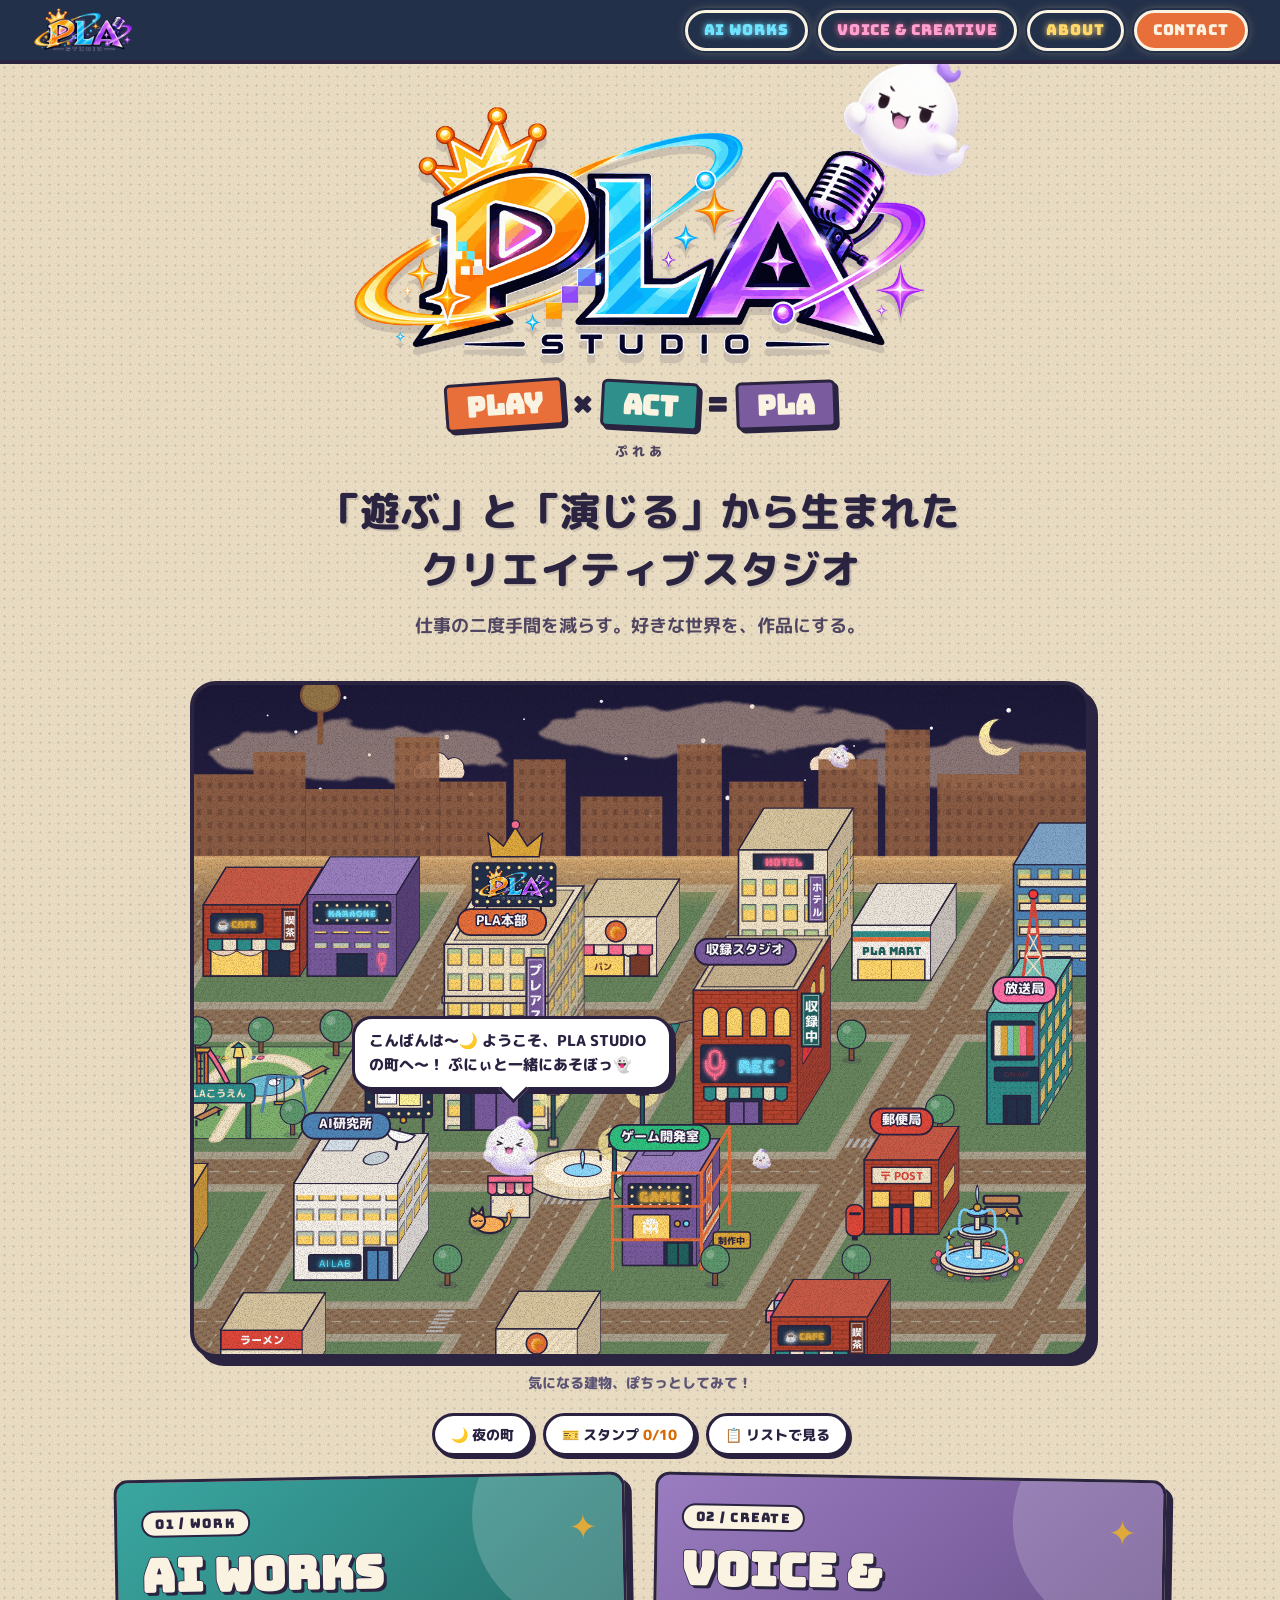
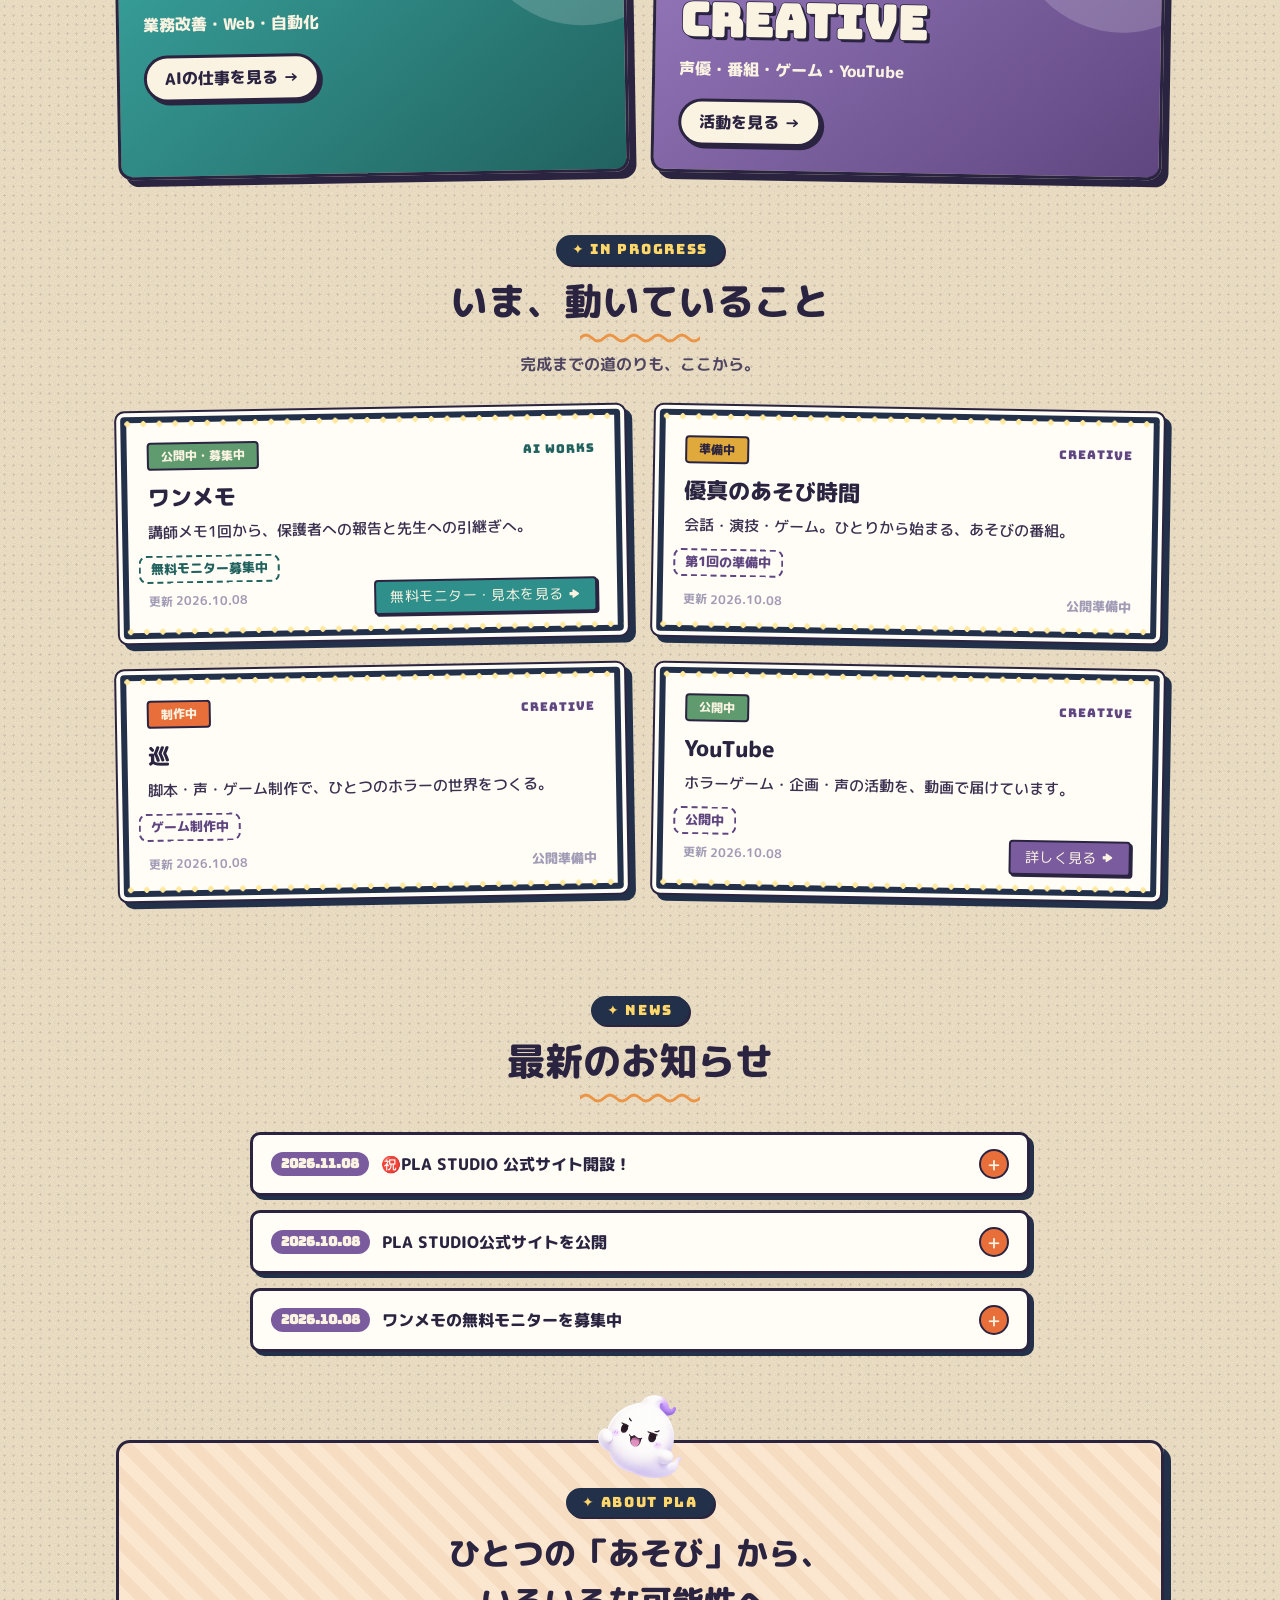
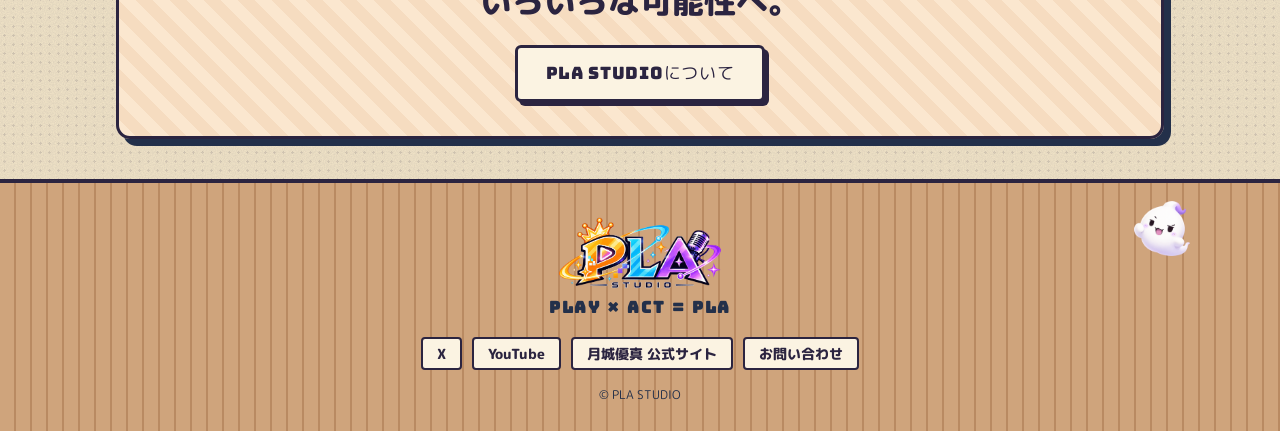
==== commit ea27c761: "お知らせ：㊗️PLA STUDIO 公式サイト開設！ Co-Authored-By: Claude Opus 5.5 <noreply@anthropic.com> Claude-Session: h" ====
--- a/index.html
+++ b/index.html
@@ -177,6 +177,10 @@
     <h2>最新のお知らせ</h2>
   </div>
   <div class="news-list" data-news-csv="https://docs.google.com/spreadsheets/d/e/2PACX-1vSVlgRE5MVjzMWnDrd6qQR2b-8gUSpJ_XqGtmaptvjRdSdl4jdcvJqvnjIwlgjjZTz6CtwRdql_89Pn/pub?gid=0&single=true&output=csv">
+    <details data-pinned="20261108">
+      <summary><time>2026.11.08</time><span>㊗️PLA STUDIO 公式サイト開設！</span><b>＋</b></summary>
+      <p>PLA STUDIOの公式サイトがオープンしました！町を歩いて、建物をクリックして遊んでみてね👻</p>
+    </details>
     <details>
       <summary><time>2026.10.08</time><span>PLA STUDIO公式サイトを公開</span><b>＋</b></summary>
       <p>AIの仕事と、声・番組・ゲームの活動をまとめました。進行状況を随時更新していきます。</p>
@@ -385,6 +389,10 @@
     <p>生徒の氏名・成績、会社の機密情報などは入力しないでください。</p>
     <img class="aside-punii float" src="img/punii.png" alt="">
   </aside><div class="panel-foot"><a class="button" href="contact/">お問い合わせフォームへ →</a></div></template><template id="tpl-board"><div class="news-list" data-news-csv="https://docs.google.com/spreadsheets/d/e/2PACX-1vSVlgRE5MVjzMWnDrd6qQR2b-8gUSpJ_XqGtmaptvjRdSdl4jdcvJqvnjIwlgjjZTz6CtwRdql_89Pn/pub?gid=0&single=true&output=csv">
+    <details data-pinned="20261108">
+      <summary><time>2026.11.08</time><span>㊗️PLA STUDIO 公式サイト開設！</span><b>＋</b></summary>
+      <p>PLA STUDIOの公式サイトがオープンしました！町を歩いて、建物をクリックして遊んでみてね👻</p>
+    </details>
     <details>
       <summary><time>2026.10.08</time><span>PLA STUDIO公式サイトを公開</span><b>＋</b></summary>
       <p>AIの仕事と、声・番組・ゲームの活動をまとめました。進行状況を随時更新していきます。</p>
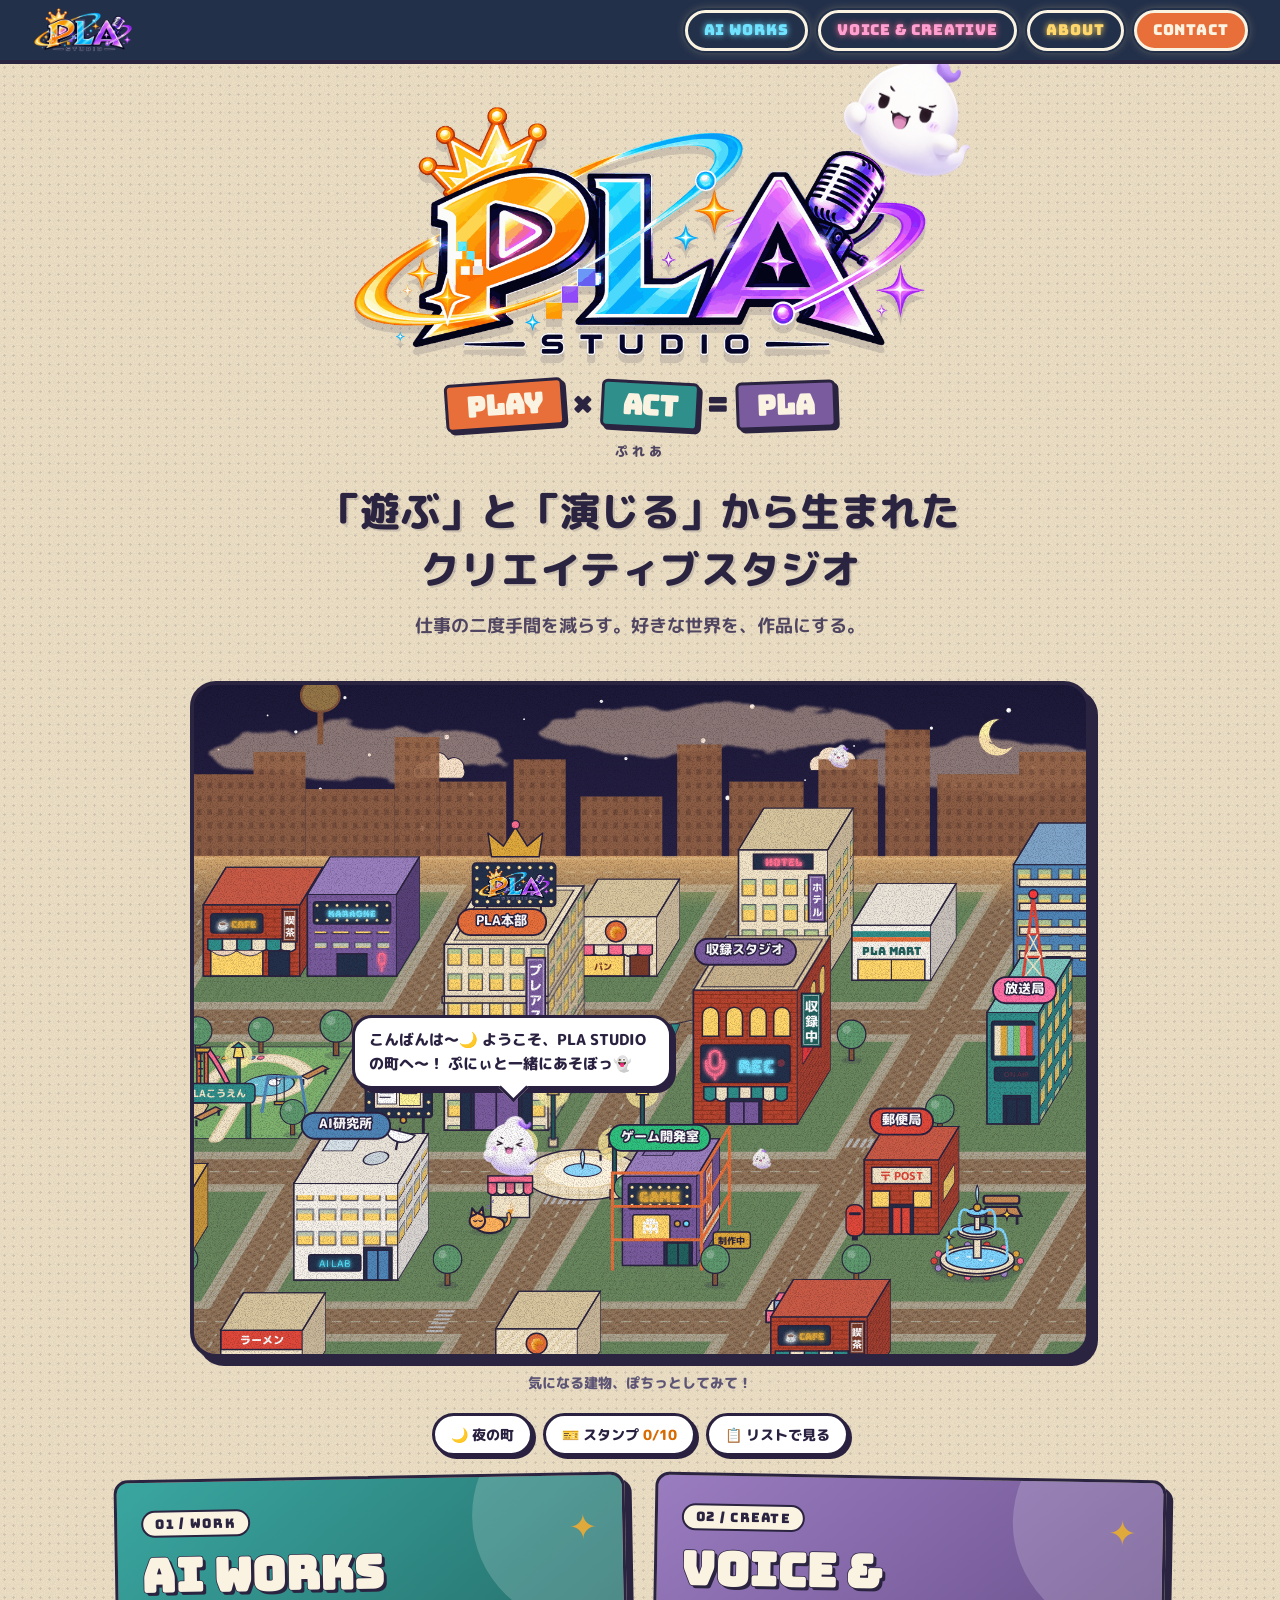
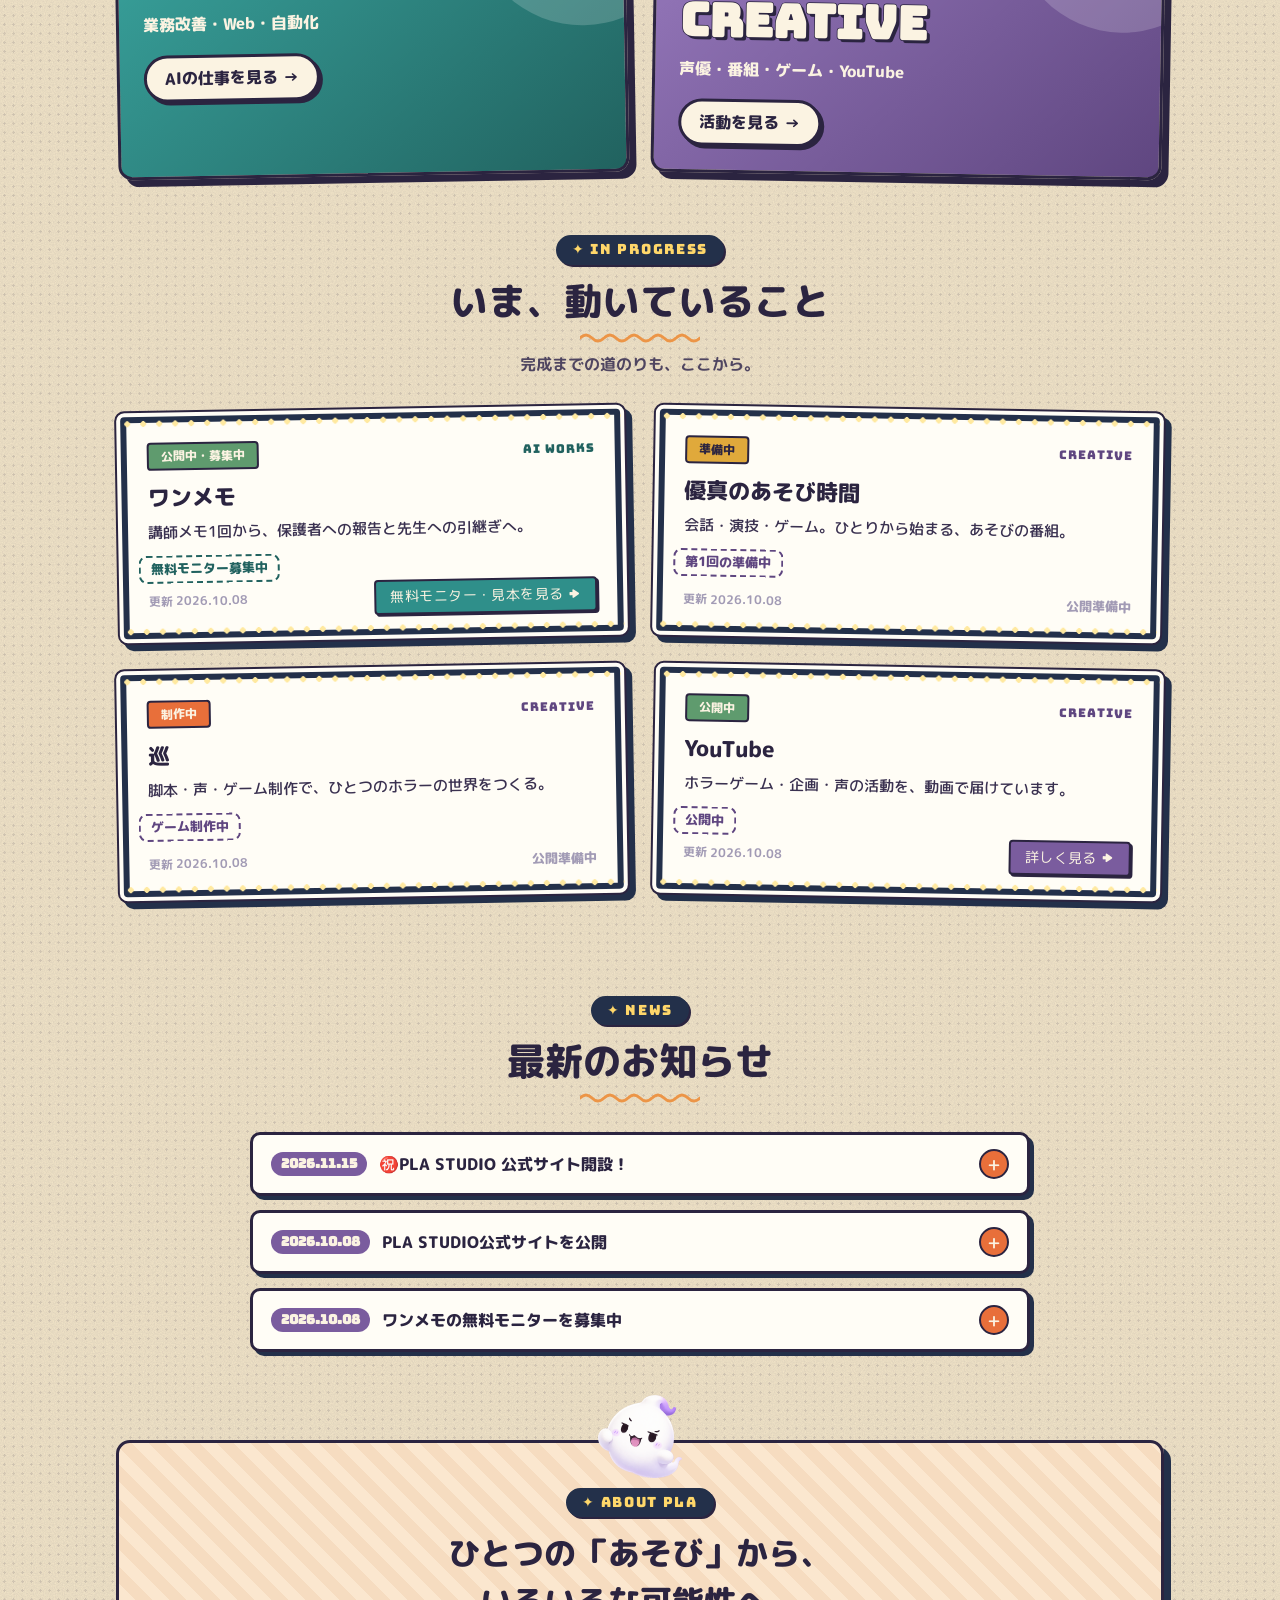
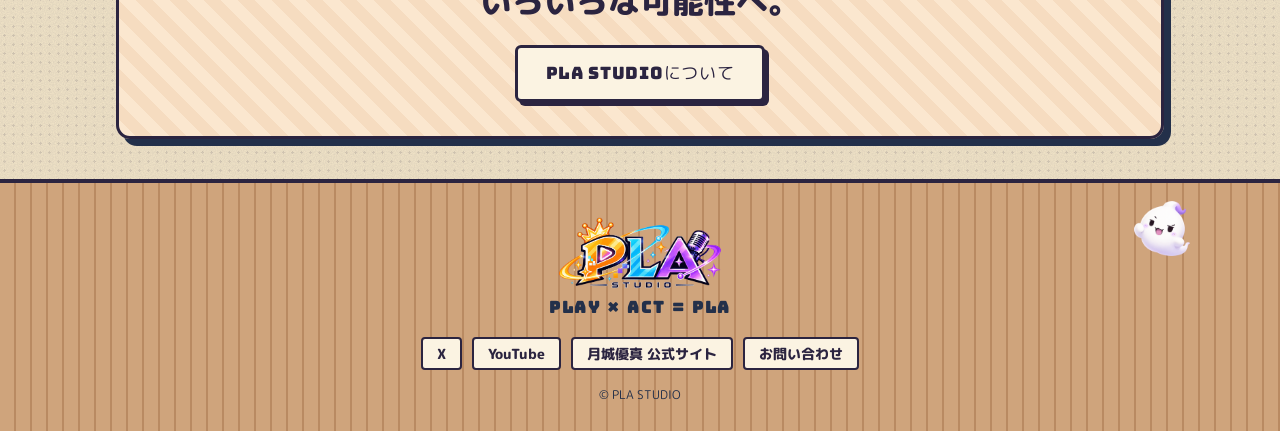
==== commit 1d58244c: "お知らせ：開設の日付を 2026.11.15 に Co-Authored-By: Claude Opus 5.5 <noreply@anthropic.com> Claude-Session: htt" ====
--- a/index.html
+++ b/index.html
@@ -177,8 +177,8 @@
     <h2>最新のお知らせ</h2>
   </div>
   <div class="news-list" data-news-csv="https://docs.google.com/spreadsheets/d/e/2PACX-1vSVlgRE5MVjzMWnDrd6qQR2b-8gUSpJ_XqGtmaptvjRdSdl4jdcvJqvnjIwlgjjZTz6CtwRdql_89Pn/pub?gid=0&single=true&output=csv">
-    <details data-pinned="20261108">
-      <summary><time>2026.11.08</time><span>㊗️PLA STUDIO 公式サイト開設！</span><b>＋</b></summary>
+    <details data-pinned="20261115">
+      <summary><time>2026.11.15</time><span>㊗️PLA STUDIO 公式サイト開設！</span><b>＋</b></summary>
       <p>PLA STUDIOの公式サイトがオープンしました！町を歩いて、建物をクリックして遊んでみてね👻</p>
     </details>
     <details>
@@ -389,8 +389,8 @@
     <p>生徒の氏名・成績、会社の機密情報などは入力しないでください。</p>
     <img class="aside-punii float" src="img/punii.png" alt="">
   </aside><div class="panel-foot"><a class="button" href="contact/">お問い合わせフォームへ →</a></div></template><template id="tpl-board"><div class="news-list" data-news-csv="https://docs.google.com/spreadsheets/d/e/2PACX-1vSVlgRE5MVjzMWnDrd6qQR2b-8gUSpJ_XqGtmaptvjRdSdl4jdcvJqvnjIwlgjjZTz6CtwRdql_89Pn/pub?gid=0&single=true&output=csv">
-    <details data-pinned="20261108">
-      <summary><time>2026.11.08</time><span>㊗️PLA STUDIO 公式サイト開設！</span><b>＋</b></summary>
+    <details data-pinned="20261115">
+      <summary><time>2026.11.15</time><span>㊗️PLA STUDIO 公式サイト開設！</span><b>＋</b></summary>
       <p>PLA STUDIOの公式サイトがオープンしました！町を歩いて、建物をクリックして遊んでみてね👻</p>
     </details>
     <details>
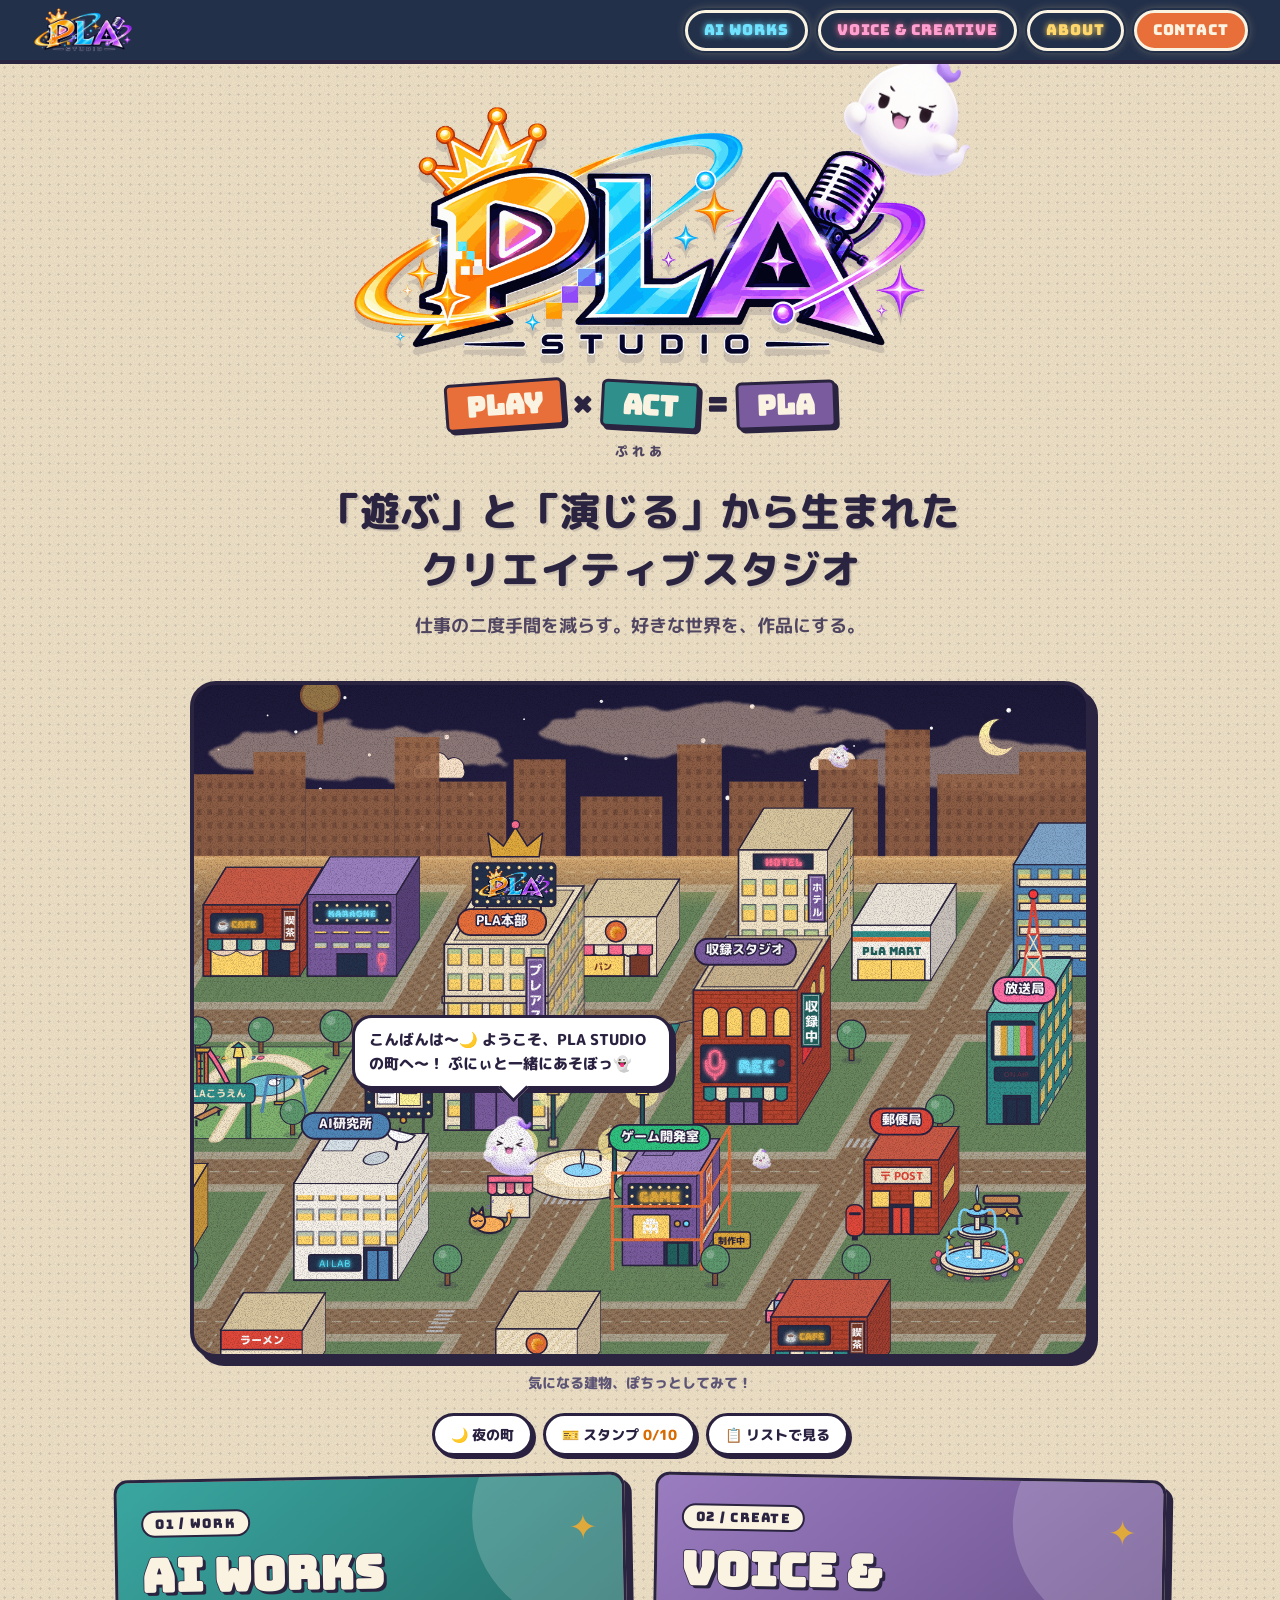
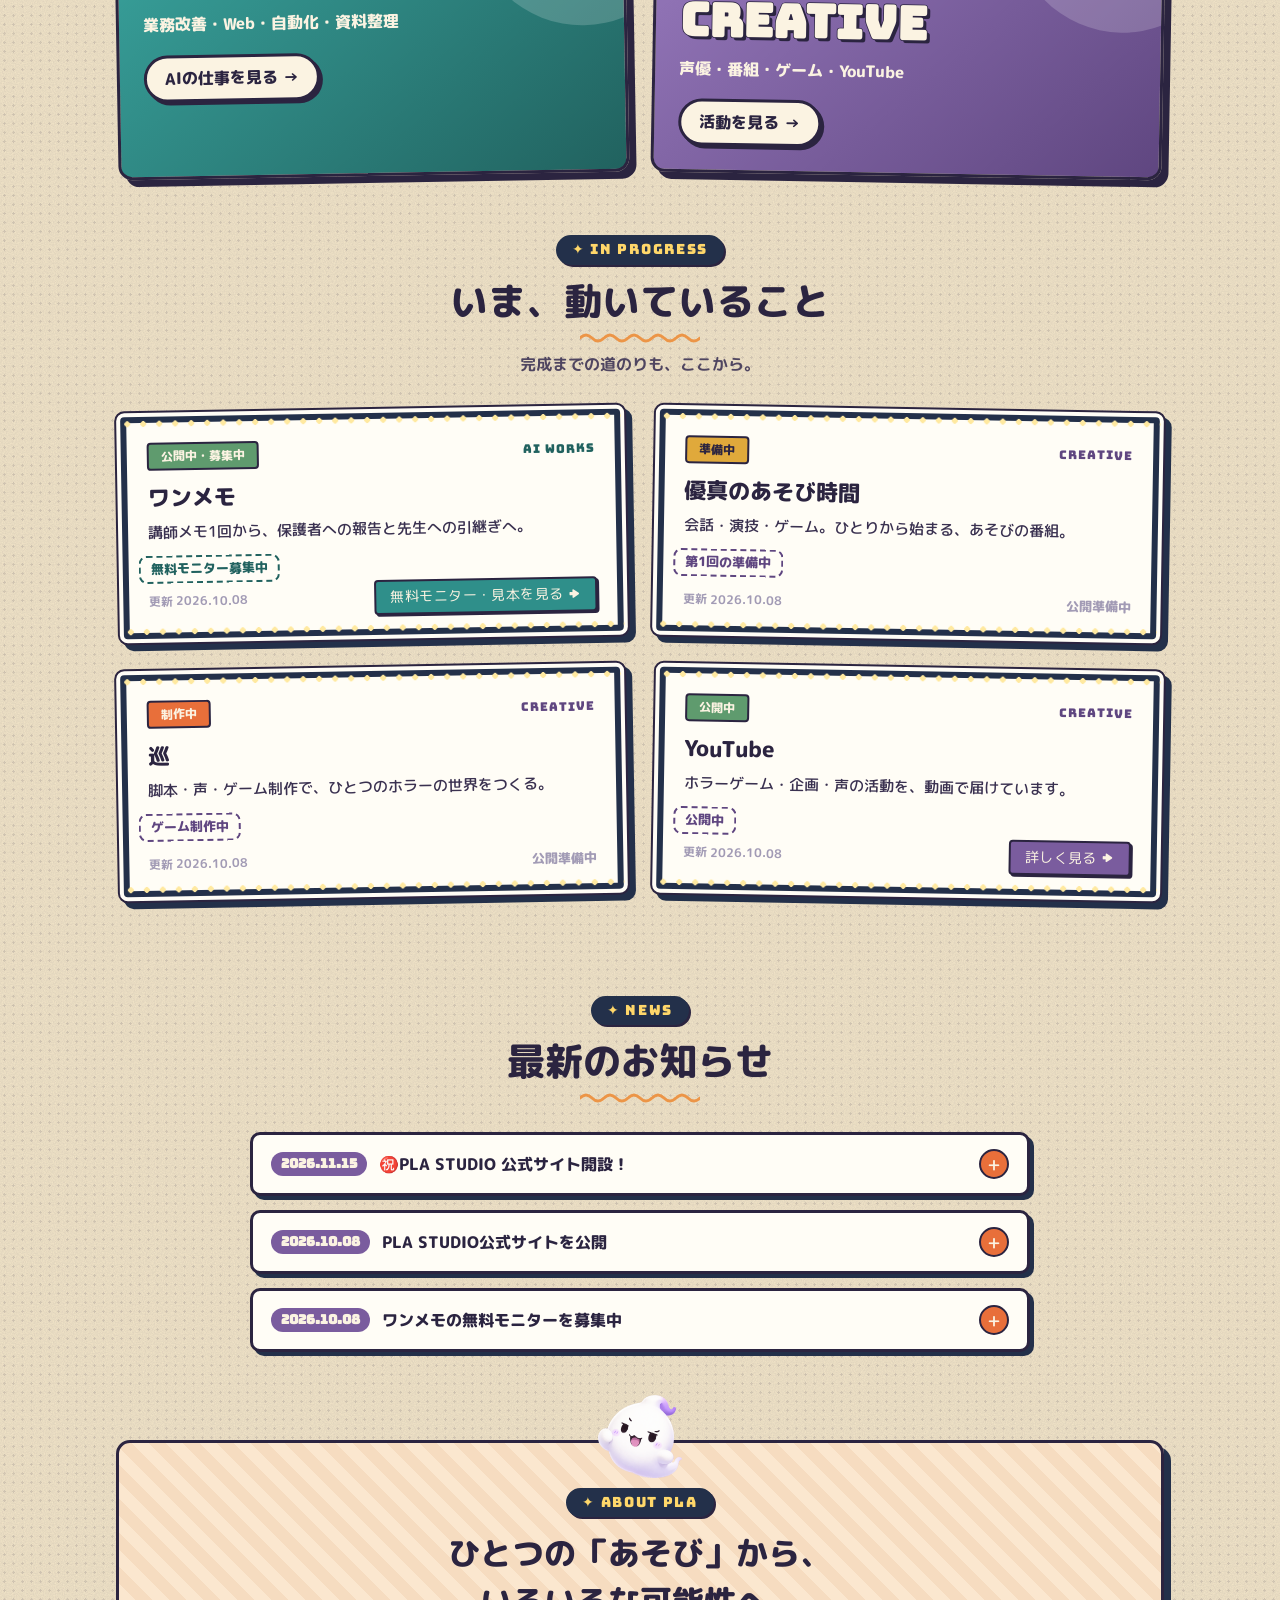
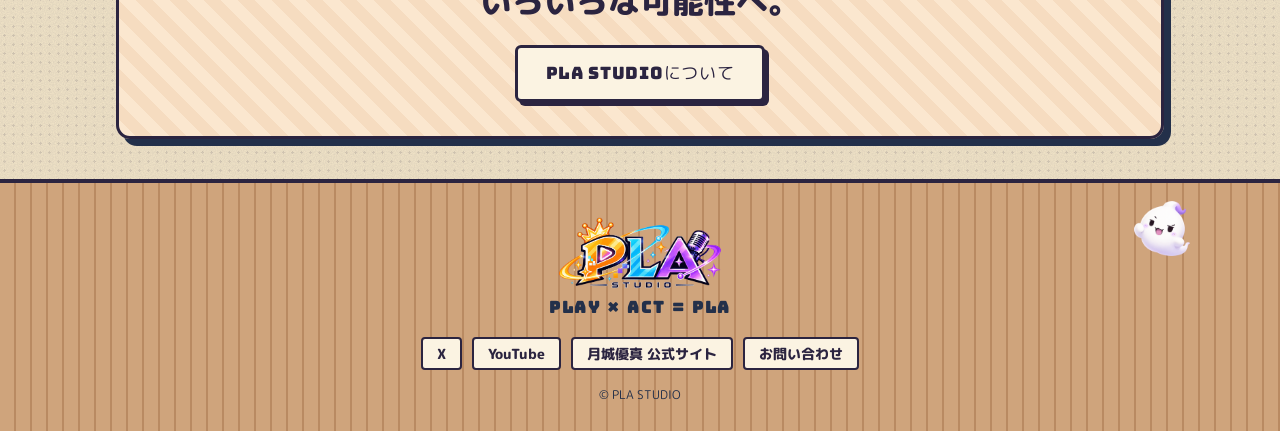
==== commit 3186420a: "AI WORKS にサービスと料金・基本プラン・依頼の流れ・ご相談の前に を追加、CONTACT の案内文とメール窓口、HOME の説明を更新 Co-Authored-By: Claude Opus " ====
--- a/index.html
+++ b/index.html
@@ -97,7 +97,7 @@
     <span class="entrance-index">01 / WORK</span>
     <span class="entrance-star">✦</span>
     <h2>AI WORKS</h2>
-    <p>業務改善・Web・自動化</p>
+    <p>業務改善・Web・自動化・資料整理</p>
     <span class="pill">AIの仕事を見る <b>→</b></span>
   </a>
   <a class="entrance creative tilt-r" href="creative/">
@@ -286,6 +286,68 @@
       </div>
     </article>
 </div>
+<section class="price">
+  <div class="section-heading">
+    <span class="eyebrow">✦ SERVICE</span>
+    <h2>サービスと料金（目安）</h2>
+  </div>
+  <div class="price-grid">
+    <article class="price-card">
+      <h3>AI文書整理</h3>
+      <p class="yen">4,000<small>円〜</small></p>
+      <p>要約、重要事項抽出、TODO整理、表・レポート形式への再構成</p>
+    </article>
+    <article class="price-card">
+      <h3>Excel・CSV整理</h3>
+      <p class="yen">5,000<small>円〜</small></p>
+      <p>データ整形、集計、見やすい表への整理</p>
+    </article>
+    <article class="price-card">
+      <h3>AIプロンプト作成</h3>
+      <p class="yen">3,000<small>円〜</small></p>
+      <p>用途に合わせたAI指示文・テンプレートの設計</p>
+    </article>
+    <article class="price-card">
+      <h3>Web・LP制作</h3>
+      <p class="yen">要相談</p>
+      <p>サイト・LPの構成、文章、画面制作</p>
+    </article>
+  </div>
+  <p class="price-note">※料金は目安です。作業範囲・データ量・納期などに応じて個別にお見積もりします。</p>
+
+  <div class="plan">
+    <h3>AI文書整理の基本プラン</h3>
+    <dl>
+      <div><dt>基本料金</dt><dd>4,000円</dd></div>
+      <div><dt>対象</dt><dd>20,000文字まで</dd></div>
+      <div><dt>納期目安</dt><dd>3日</dd></div>
+      <div><dt>修正</dt><dd>1回</dd></div>
+    </dl>
+    <p>要約、箇条書き、重要事項、決定事項、確認事項、TODO、表形式への整理など。原文にない情報を事実として勝手に追加することはありません。</p>
+  </div>
+
+  <div class="flow">
+    <h3>ご依頼の流れ</h3>
+    <ol>
+      <li>お問い合わせ・ご相談</li>
+      <li>依頼内容と目的の確認</li>
+      <li>見積もり・制作方針の提示</li>
+      <li>注文・契約条件の確定</li>
+      <li>制作・確認</li>
+      <li>納品・修正対応</li>
+    </ol>
+    <p>作業範囲、料金、納期、修正条件を合意してから制作を開始します。</p>
+  </div>
+
+  <div class="before">
+    <h3>ご相談の前に</h3>
+    <ul>
+      <li>AIを活用して制作し、代表が最終確認します。</li>
+      <li>個人情報・機密情報を含むご依頼は、事前にご相談ください。</li>
+      <li>医療・法律・投資に関する専門判断の代行、大規模開発、長期保守は対応していません。</li>
+    </ul>
+  </div>
+</section>
 <div class="contact-strip ai">
   <h2>「これ、もっと楽にできる？」から。</h2>
   <p>今のやり方と、困っていることを聞かせてください。</p>
@@ -381,8 +443,10 @@
   <h1>お問い合わせ</h1>
   <p>お仕事のご相談、制作やコラボのお話はこちらから。まだ具体的に決まっていない段階でも、お聞かせください。</p>
 </div><aside class="contact-other">
-    <h2>メールで直接相談する</h2>
-    <a href="mailto:nyannko3912@gmail.com">nyannko3912@gmail.com</a>
+    <div class="mail-box">
+      <h2>メールで直接相談する</h2>
+      <a class="mail-big" href="mailto:nyannko3912@gmail.com">nyannko3912@gmail.com</a>
+    </div>
     <h2>Xから相談する</h2>
     <a href="https://x.com/core_guida" target="_blank" rel="noopener noreferrer">Xのプロフィールを開く</a>
     <p>DMの受付可否は、Xのプロフィールでご確認ください。</p>
--- a/retro.css
+++ b/retro.css
@@ -132,3 +132,35 @@
 .panel-body .page-intro::after { height: 30px; background-size: 170px 30px; border-radius: 0 0 8px 8px; }
 .panel-body .page-intro h1 { margin-top: 10px !important; }
 .panel-body .page-intro p { margin: 8px 0 0; }
+
+/* ---------- AI WORKS：サービスと料金 ---------- */
+.price { margin-top: 48px; }
+.price-grid { display: grid; gap: 18px; }
+@media (min-width: 720px) { .price-grid { grid-template-columns: repeat(2, 1fr); } }
+@media (min-width: 1000px) { .price-grid { grid-template-columns: repeat(4, 1fr); } }
+.price-card { background: #fffdf6; border: 2px solid var(--ink); border-radius: 12px; box-shadow: 5px 5px 0 #23304a; padding: 18px 16px; }
+.price-card h3 { font-size: 18px; font-weight: 800; color: var(--blue-d); }
+.price-card .yen { margin-top: 6px; font-family: var(--pop); font-size: 30px; color: var(--orange-d); line-height: 1.2; }
+.price-card .yen small { font-family: 'M PLUS Rounded 1c', sans-serif; font-size: 15px; font-weight: 800; margin-left: 2px; }
+.price-card p:last-child { margin-top: 8px; font-size: 14px; color: #3a3150; }
+.price-note { margin-top: 12px; font-size: 13px; color: #4f4560; font-weight: 700; text-align: center; }
+.plan, .flow, .before { margin-top: 26px; background: #fffdf6; border: 2px solid var(--ink); border-radius: 12px; box-shadow: 5px 5px 0 #23304a; padding: 20px 18px; }
+.plan h3, .flow h3, .before h3 { font-size: 19px; font-weight: 800; color: var(--ink); }
+.plan dl { margin-top: 12px; display: grid; gap: 10px; grid-template-columns: repeat(2, 1fr); }
+@media (min-width: 720px) { .plan dl { grid-template-columns: repeat(4, 1fr); } }
+.plan dl div { background: #eef7f4; border: 2px dashed var(--blue); border-radius: 10px; padding: 8px 10px; text-align: center; }
+.plan dt { font-size: 12px; font-weight: 800; color: var(--blue-d); }
+.plan dd { font-size: 18px; font-weight: 800; }
+.plan > p, .flow > p { margin-top: 12px; font-size: 14px; color: #3a3150; }
+.flow ol { margin-top: 12px; display: grid; gap: 8px; list-style: none; counter-reset: f; }
+@media (min-width: 900px) { .flow ol { grid-template-columns: repeat(6, 1fr); } }
+.flow li { counter-increment: f; background: #fbe7cf; border-radius: 10px; padding: 10px 10px 10px 44px; position: relative; font-weight: 800; font-size: 14px; }
+.flow li::before { content: counter(f); position: absolute; left: 10px; top: 50%; transform: translateY(-50%); width: 26px; height: 26px; border-radius: 50%;
+  background: var(--orange); color: #fff; display: grid; place-items: center; font-size: 14px; border: 2px solid var(--ink); }
+.before ul { margin-top: 10px; padding-left: 1.2em; }
+.before li { margin-top: 6px; font-weight: 700; font-size: 14px; color: #3a3150; }
+
+/* ---------- CONTACT：メール窓口を目立たせる ---------- */
+.mail-box { background: #fbe7cf; border: 2px solid var(--ink); border-radius: 12px; padding: 14px; box-shadow: 4px 4px 0 #23304a; }
+.mail-box h2 { margin-top: 0 !important; }
+.contact-other a.mail-big { display: block; margin-top: 8px; font-size: 18px; text-align: center; background: var(--orange); }
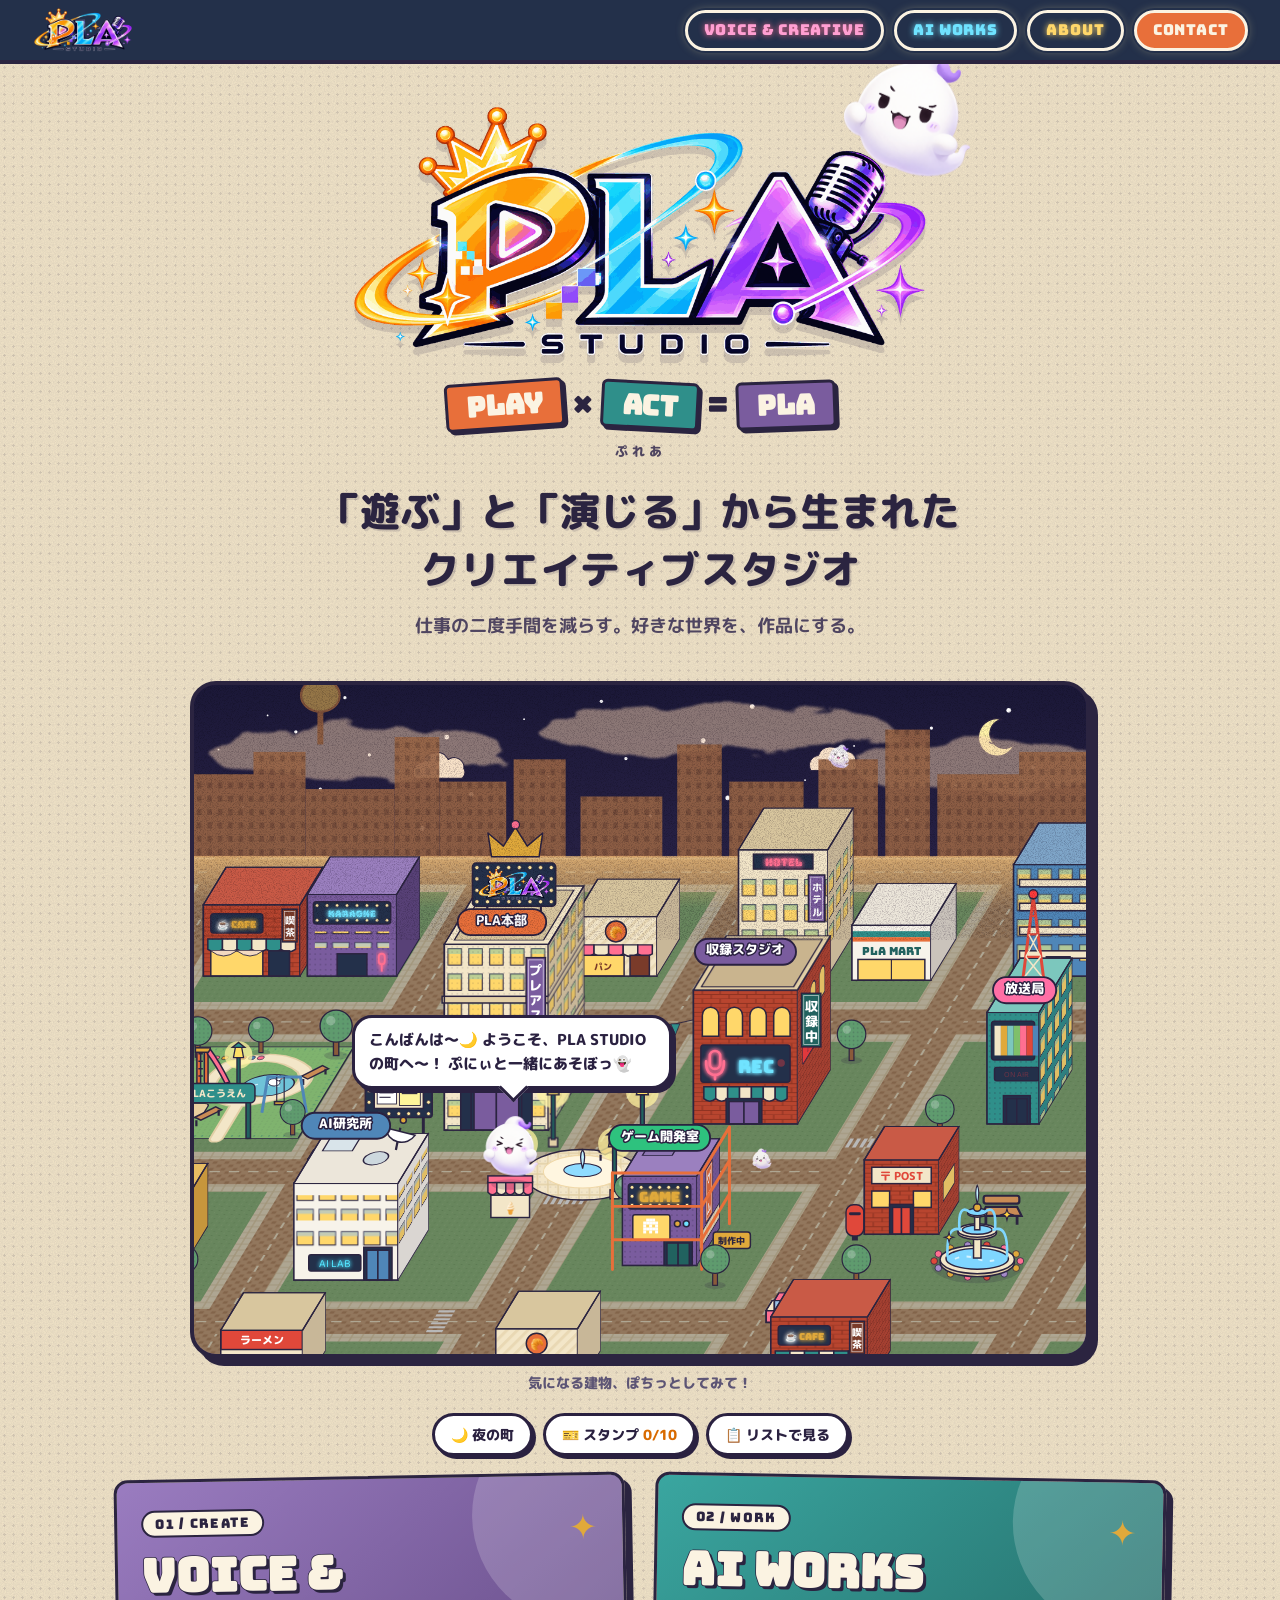
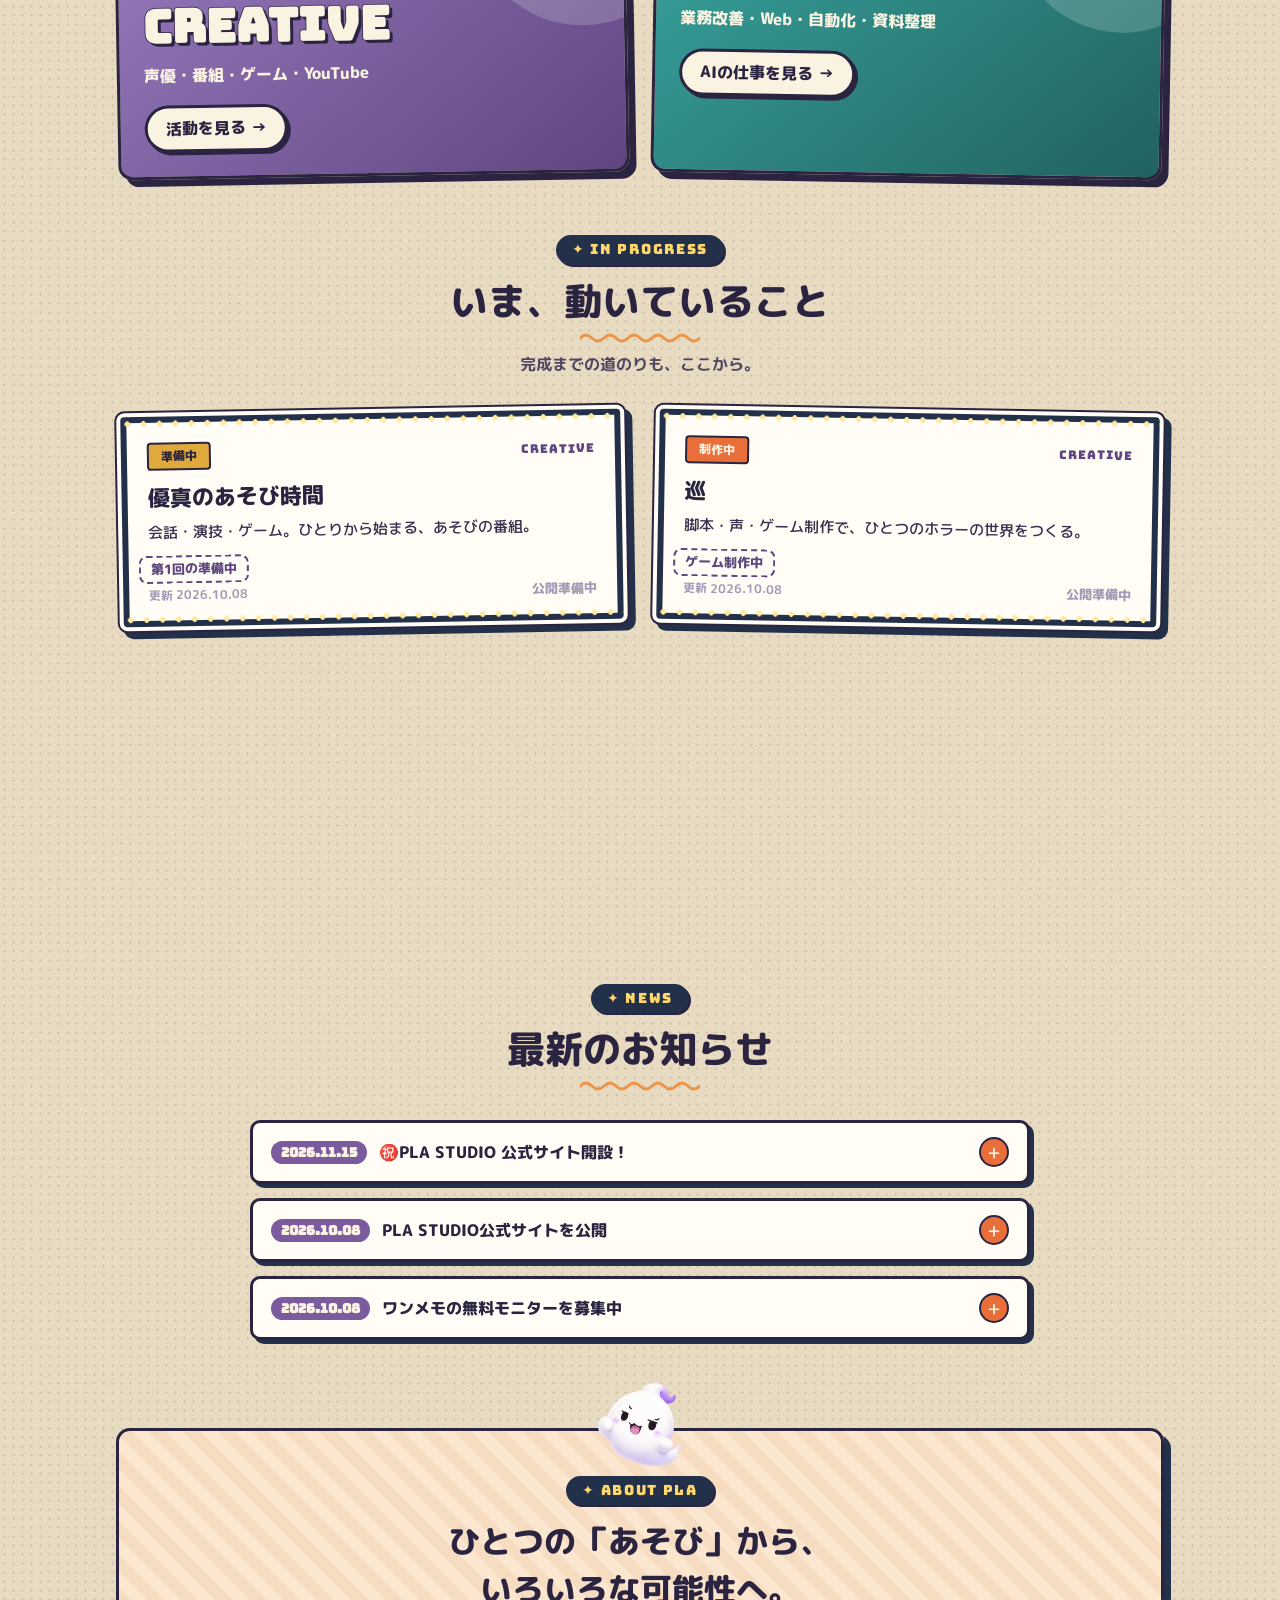
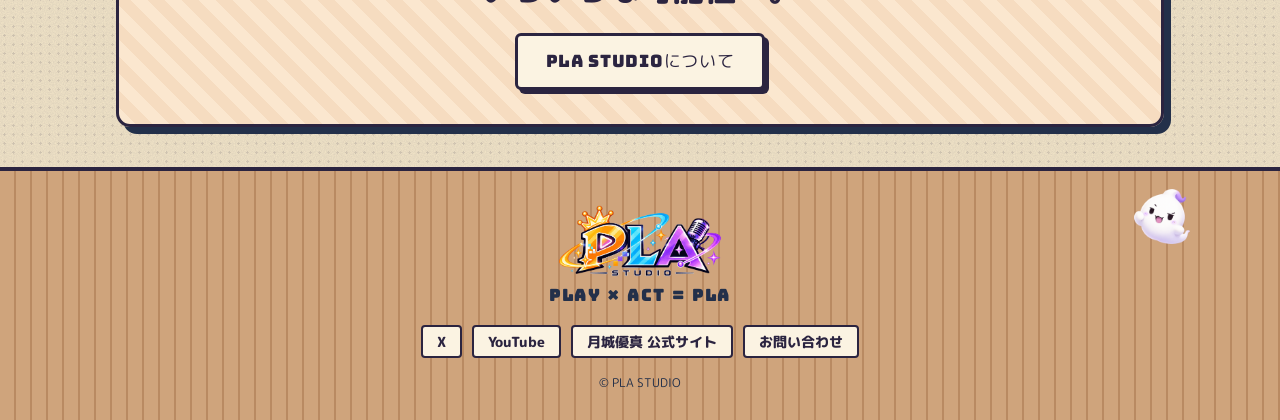
==== commit 868389d6: "VOICE & CREATIVE を AI WORKS より先に（メニュー・入口・いま動いていること・ABOUT） Co-Authored-By: Claude Opus 5.5 <noreply@a" ====
--- a/index.html
+++ b/index.html
@@ -30,8 +30,8 @@
   <a href="./" class="brand" aria-label="PLA STUDIO トップ"><img src="img/logo.png" alt="PLA STUDIO"></a>
   <button class="menu-btn" aria-label="メニュー" aria-expanded="false"><span></span><span></span><span></span></button>
   <nav aria-label="メインメニュー">
+    <a href="creative/" class="c-purple">VOICE &amp; CREATIVE</a>
     <a href="ai-works/" class="c-blue">AI WORKS</a>
-    <a href="creative/" class="c-purple">VOICE &amp; CREATIVE</a>
     <a href="about/" class="c-orange">ABOUT</a>
     <a href="contact/" class="nav-contact">CONTACT</a>
   </nav>
@@ -93,20 +93,20 @@
 </section>
 
 <section class="entrances" id="list">
-  <a class="entrance ai tilt-l" href="ai-works/">
-    <span class="entrance-index">01 / WORK</span>
+  <a class="entrance creative tilt-l" href="creative/">
+    <span class="entrance-index">01 / CREATE</span>
+    <span class="entrance-star">✦</span>
+    <h2>VOICE &amp;<br>CREATIVE</h2>
+    <p>声優・番組・ゲーム・YouTube</p>
+    <span class="pill">活動を見る <b>→</b></span>
+  </a>
+  <a class="entrance ai tilt-r" href="ai-works/">
+    <span class="entrance-index">02 / WORK</span>
     <span class="entrance-star">✦</span>
     <h2>AI WORKS</h2>
     <p>業務改善・Web・自動化・資料整理</p>
     <span class="pill">AIの仕事を見る <b>→</b></span>
   </a>
-  <a class="entrance creative tilt-r" href="creative/">
-    <span class="entrance-index">02 / CREATE</span>
-    <span class="entrance-star">✦</span>
-    <h2>VOICE &amp;<br>CREATIVE</h2>
-    <p>声優・番組・ゲーム・YouTube</p>
-    <span class="pill">活動を見る <b>→</b></span>
-  </a>
 </section>
 
 <section class="section">
@@ -116,7 +116,46 @@
     <p>完成までの道のりも、ここから。</p>
   </div>
   <div class="projects-grid two">
-    <article class="project-card ai tilt-l">
+    <article class="project-card creative tilt-l">
+      <div class="card-top">
+        <span class="status status-2">準備中</span>
+        <span class="project-dept">CREATIVE</span>
+      </div>
+      <h3>優真のあそび時間</h3>
+      <p class="project-description">会話・演技・ゲーム。ひとりから始まる、あそびの番組。</p>
+      <p class="status-note">第1回の準備中</p>
+      <div class="card-bottom">
+        <time>更新 2026.10.08</time>
+        <span class="not-ready">公開準備中</span>
+      </div>
+    </article>
+    <article class="project-card creative tilt-r">
+      <div class="card-top">
+        <span class="status status-1">制作中</span>
+        <span class="project-dept">CREATIVE</span>
+      </div>
+      <h3>巡</h3>
+      <p class="project-description">脚本・声・ゲーム制作で、ひとつのホラーの世界をつくる。</p>
+      <p class="status-note">ゲーム制作中</p>
+      <div class="card-bottom">
+        <time>更新 2026.10.08</time>
+        <span class="not-ready">公開準備中</span>
+      </div>
+    </article>
+    <article class="project-card creative tilt-l">
+      <div class="card-top">
+        <span class="status status-3">公開中</span>
+        <span class="project-dept">CREATIVE</span>
+      </div>
+      <h3>YouTube</h3>
+      <p class="project-description">ホラーゲーム・企画・声の活動を、動画で届けています。</p>
+      <p class="status-note">公開中</p>
+      <div class="card-bottom">
+        <time>更新 2026.10.08</time>
+        <a class="card-link" href="https://tsukishiro-yuma-official.nukomaru93.chatgpt.site/youtube" target="_blank" rel="noopener noreferrer">詳しく見る <b>→</b></a>
+      </div>
+    </article>
+    <article class="project-card ai tilt-r">
       <div class="card-top">
         <span class="status status-3">公開中・募集中</span>
         <span class="project-dept">AI WORKS</span>
@@ -127,45 +166,6 @@
       <div class="card-bottom">
         <time>更新 2026.10.08</time>
         <a class="card-link" href="https://onememo.nukomaru93.chatgpt.site" target="_blank" rel="noopener noreferrer">無料モニター・見本を見る <b>→</b></a>
-      </div>
-    </article>
-    <article class="project-card creative tilt-r">
-      <div class="card-top">
-        <span class="status status-2">準備中</span>
-        <span class="project-dept">CREATIVE</span>
-      </div>
-      <h3>優真のあそび時間</h3>
-      <p class="project-description">会話・演技・ゲーム。ひとりから始まる、あそびの番組。</p>
-      <p class="status-note">第1回の準備中</p>
-      <div class="card-bottom">
-        <time>更新 2026.10.08</time>
-        <span class="not-ready">公開準備中</span>
-      </div>
-    </article>
-    <article class="project-card creative tilt-l">
-      <div class="card-top">
-        <span class="status status-1">制作中</span>
-        <span class="project-dept">CREATIVE</span>
-      </div>
-      <h3>巡</h3>
-      <p class="project-description">脚本・声・ゲーム制作で、ひとつのホラーの世界をつくる。</p>
-      <p class="status-note">ゲーム制作中</p>
-      <div class="card-bottom">
-        <time>更新 2026.10.08</time>
-        <span class="not-ready">公開準備中</span>
-      </div>
-    </article>
-    <article class="project-card creative tilt-r">
-      <div class="card-top">
-        <span class="status status-3">公開中</span>
-        <span class="project-dept">CREATIVE</span>
-      </div>
-      <h3>YouTube</h3>
-      <p class="project-description">ホラーゲーム・企画・声の活動を、動画で届けています。</p>
-      <p class="status-note">公開中</p>
-      <div class="card-bottom">
-        <time>更新 2026.10.08</time>
-        <a class="card-link" href="https://tsukishiro-yuma-official.nukomaru93.chatgpt.site/youtube" target="_blank" rel="noopener noreferrer">詳しく見る <b>→</b></a>
       </div>
     </article>
   </div>
